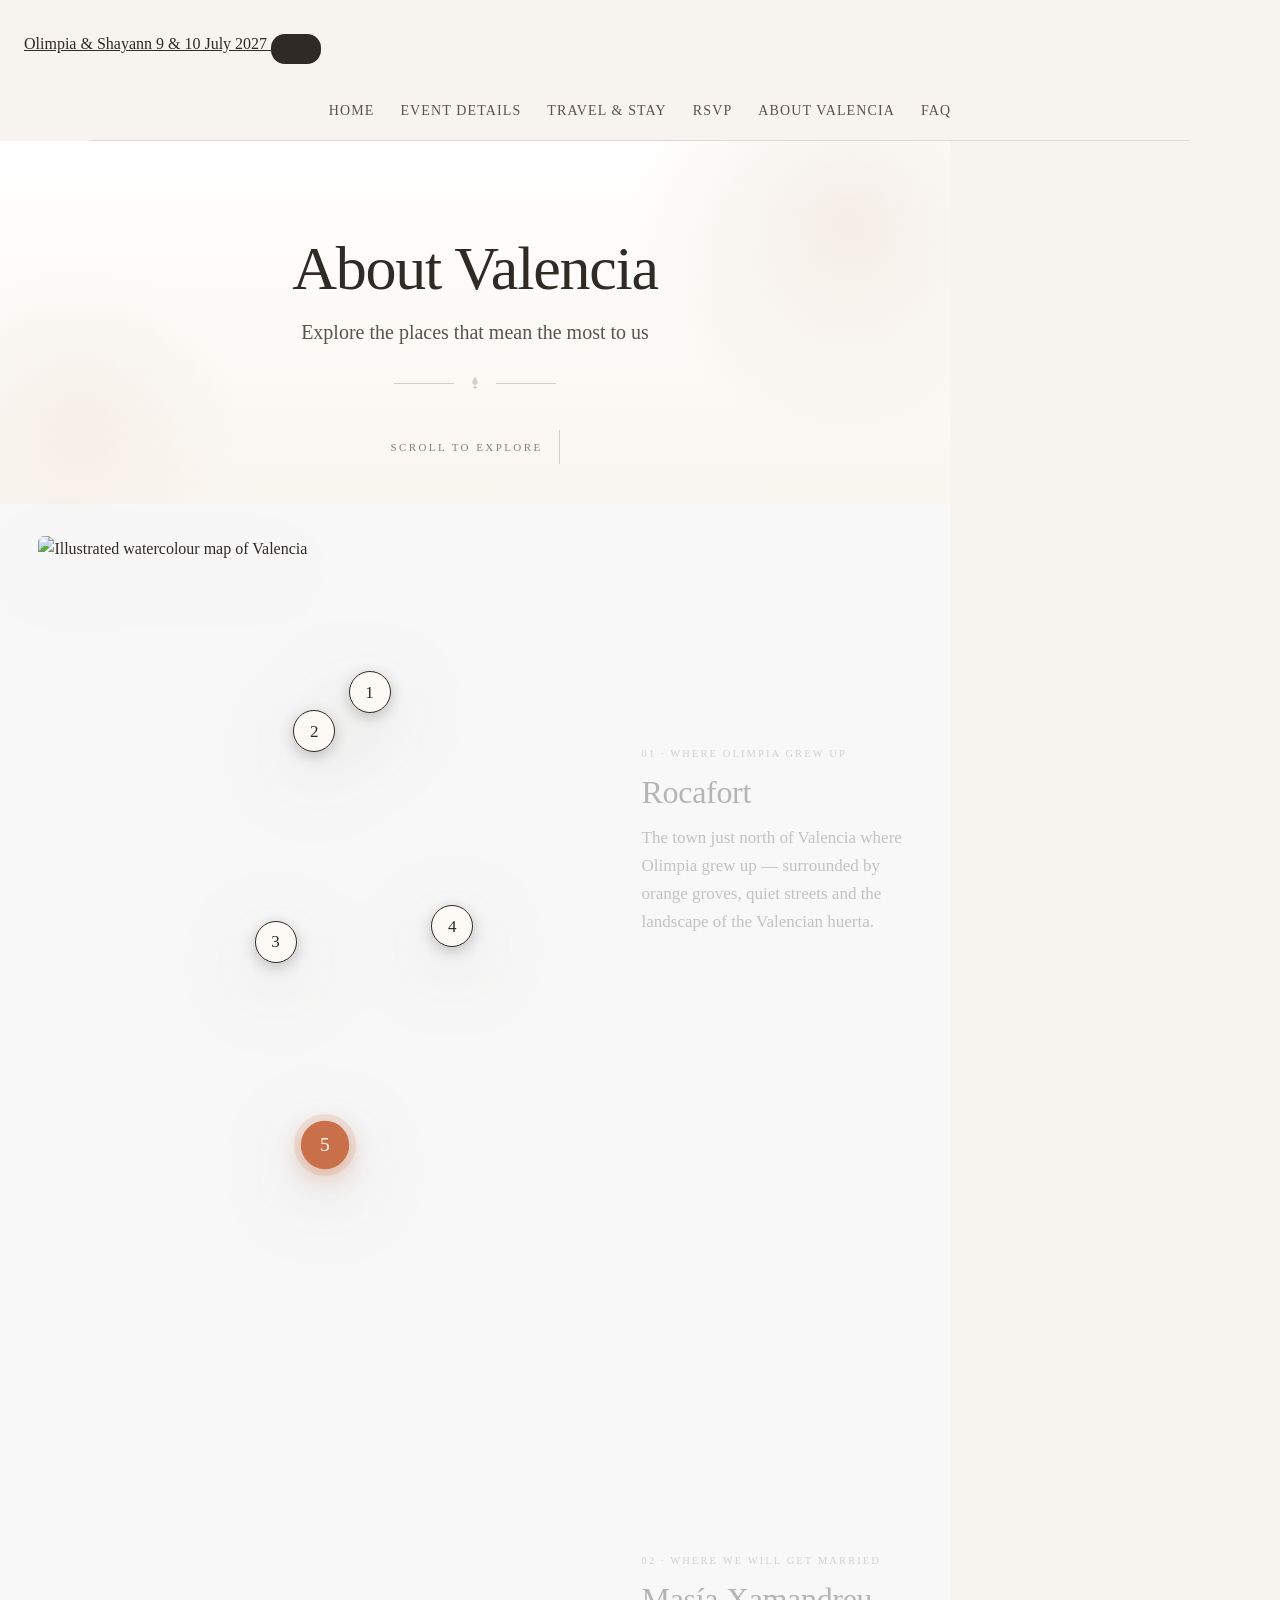
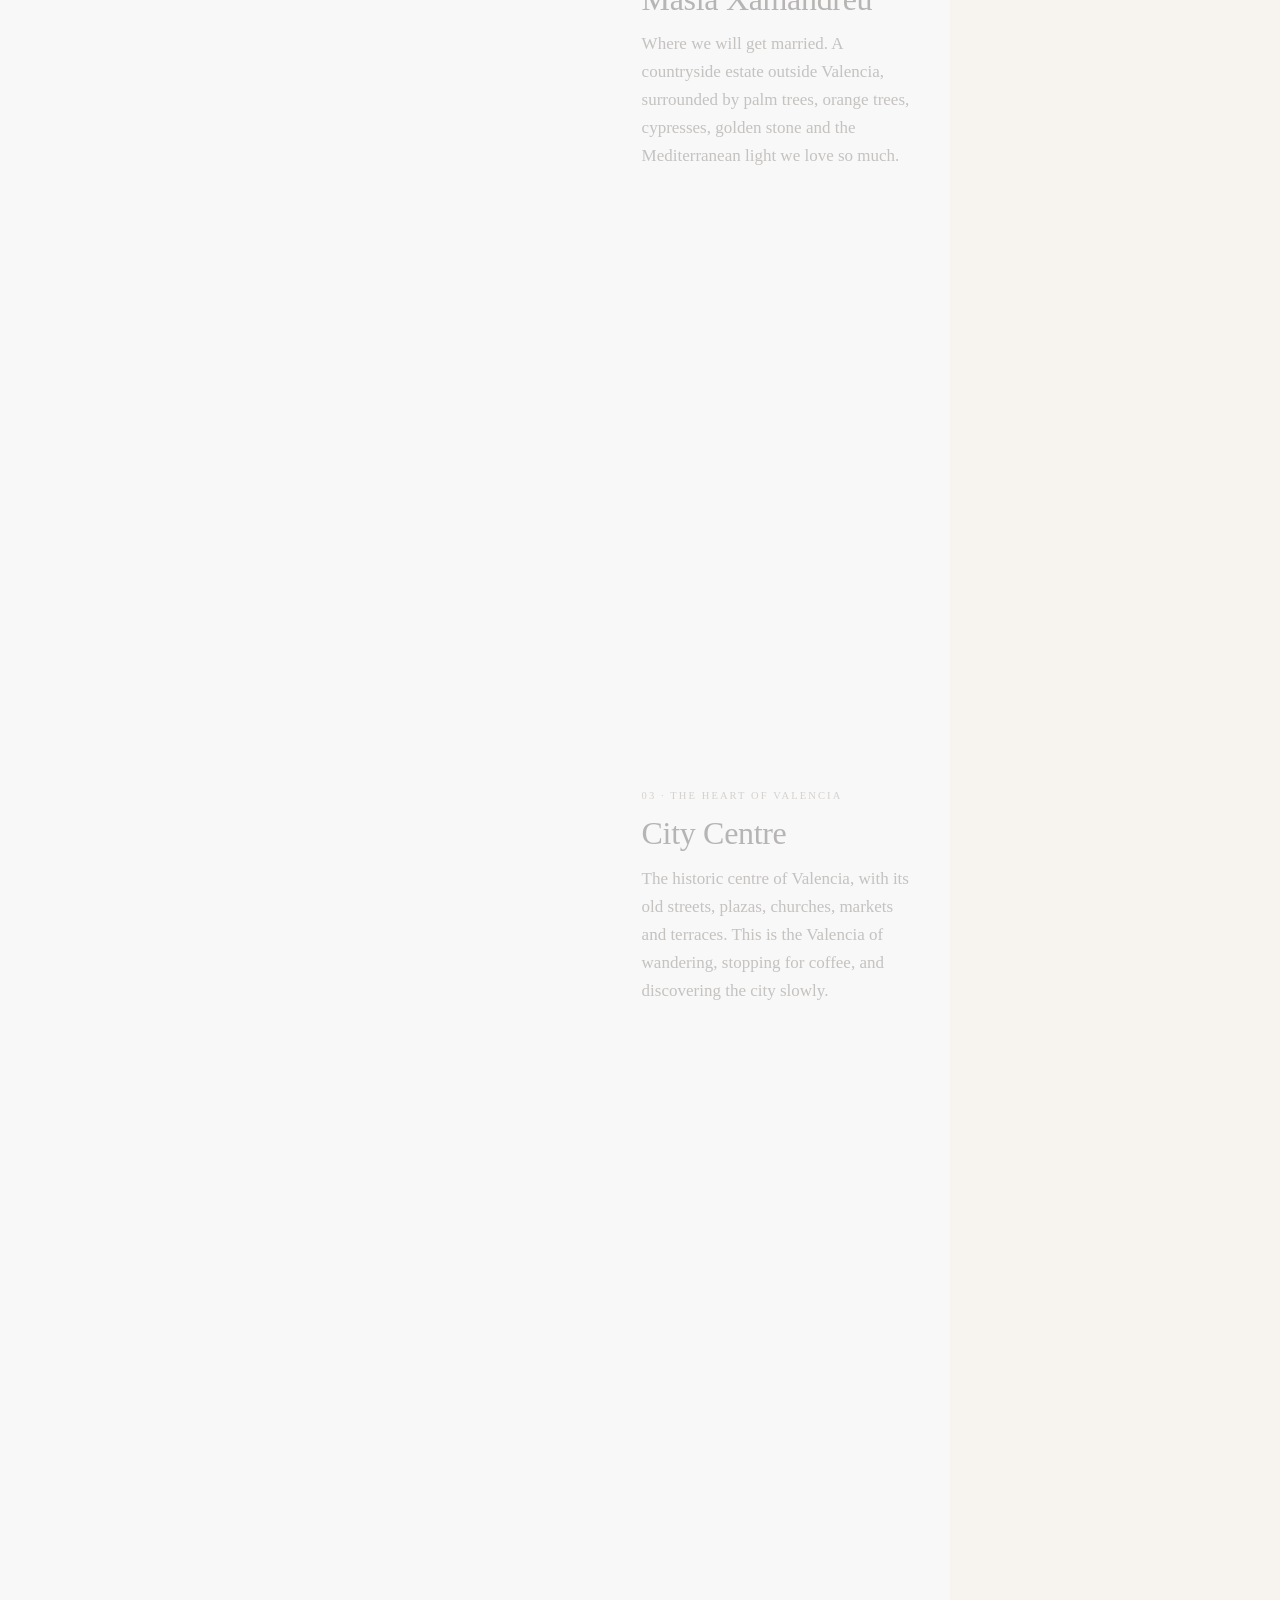
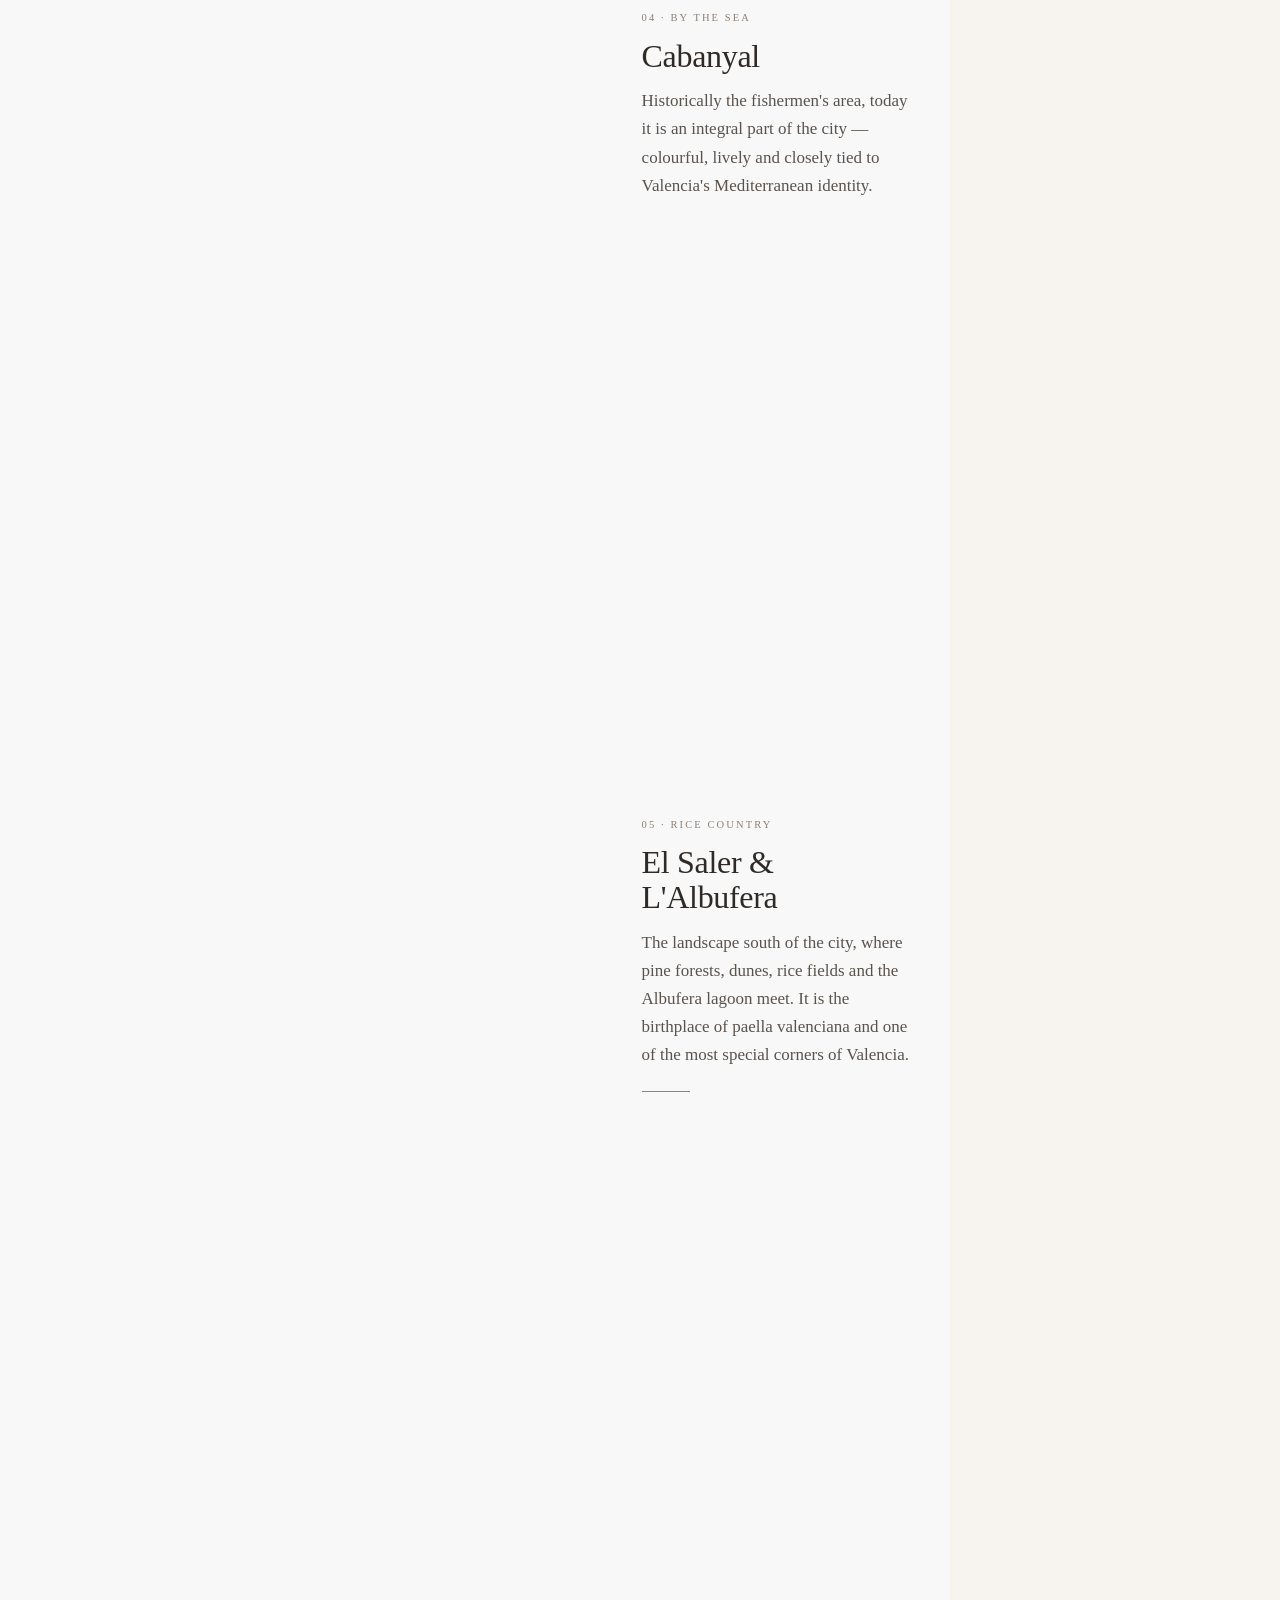
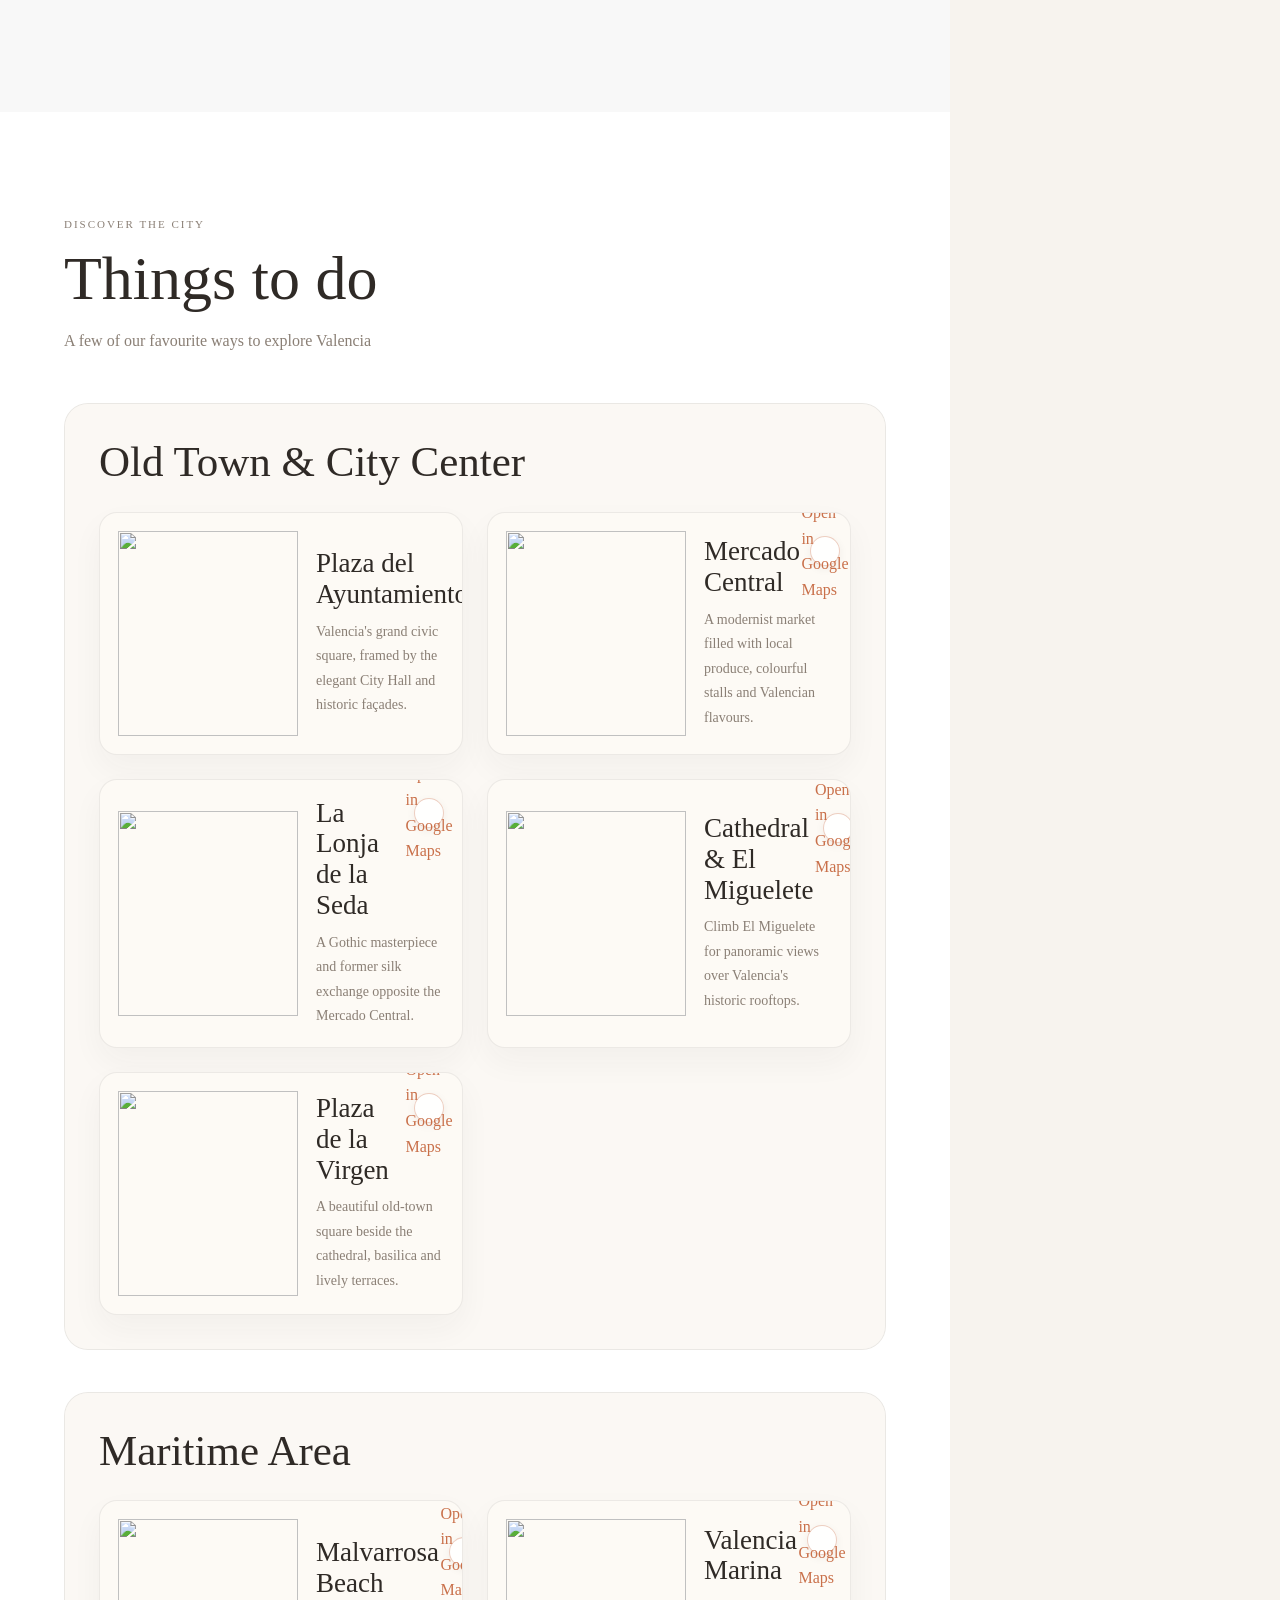
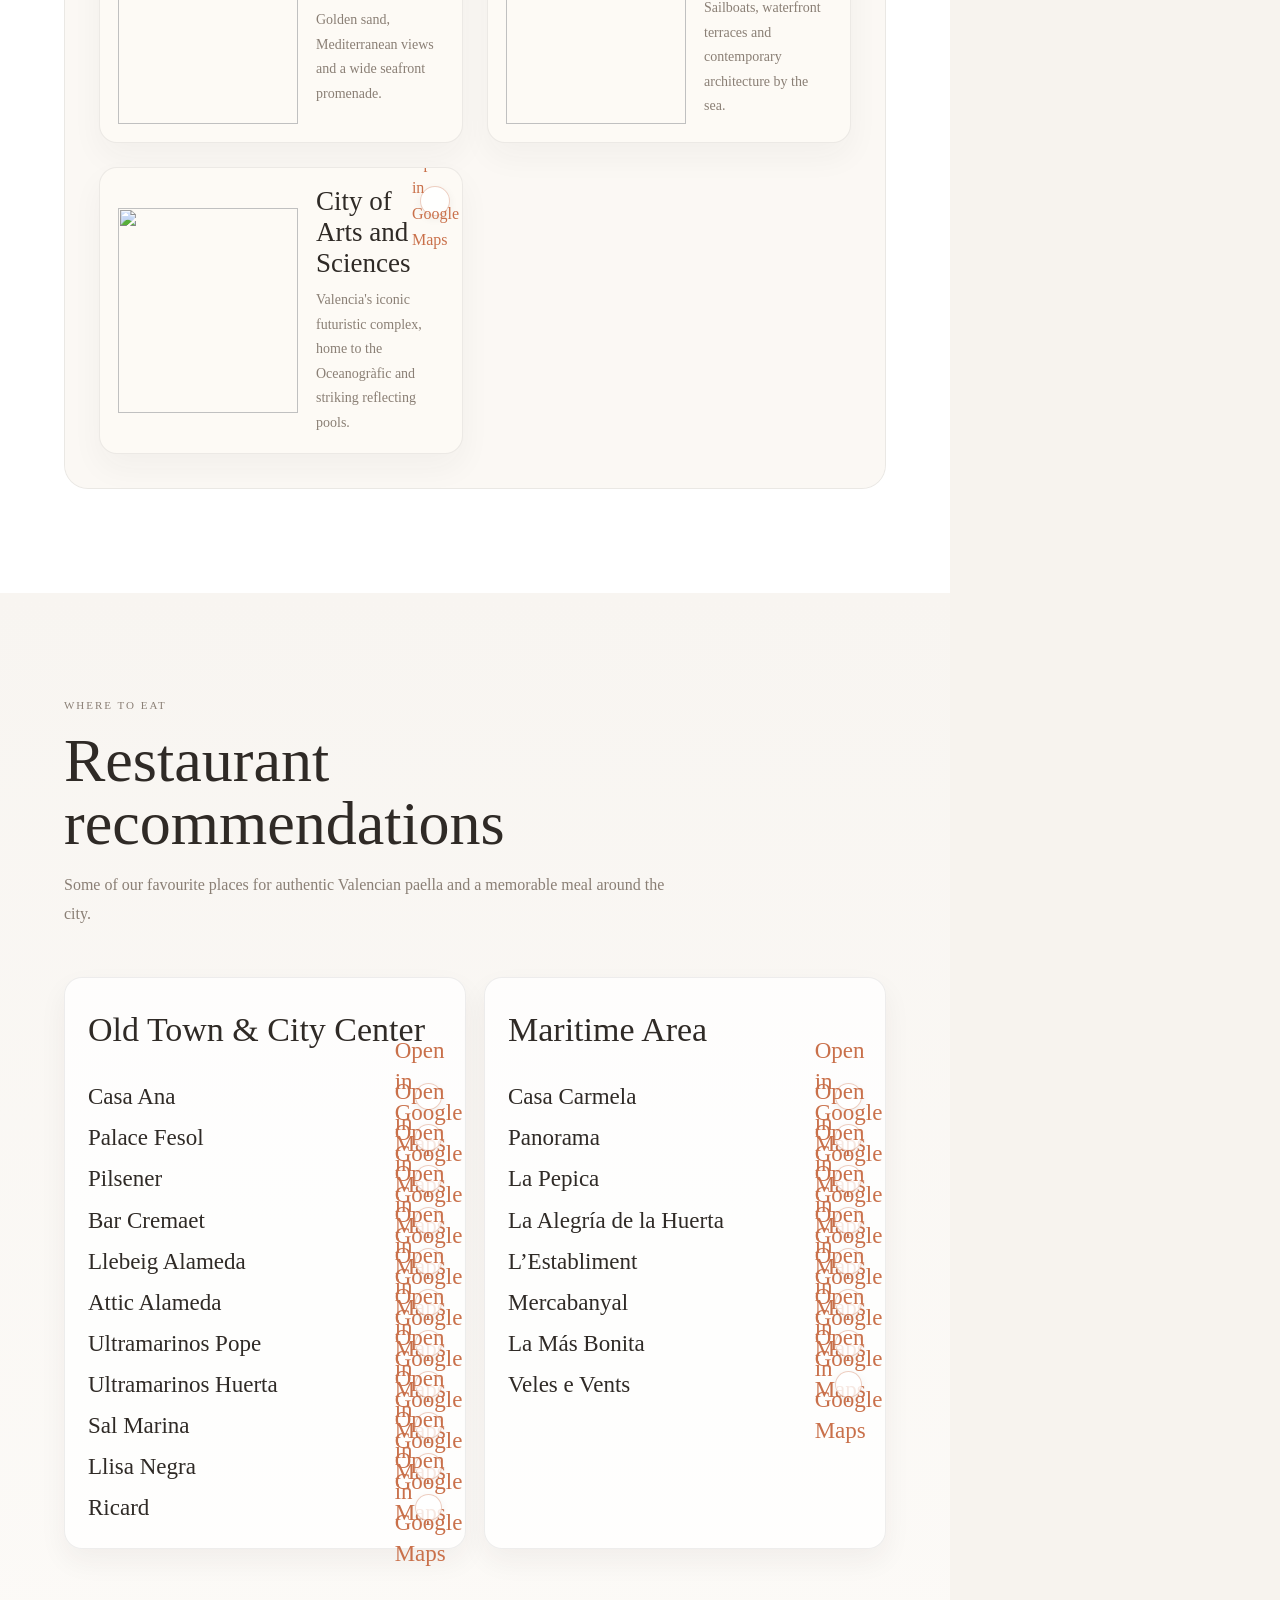
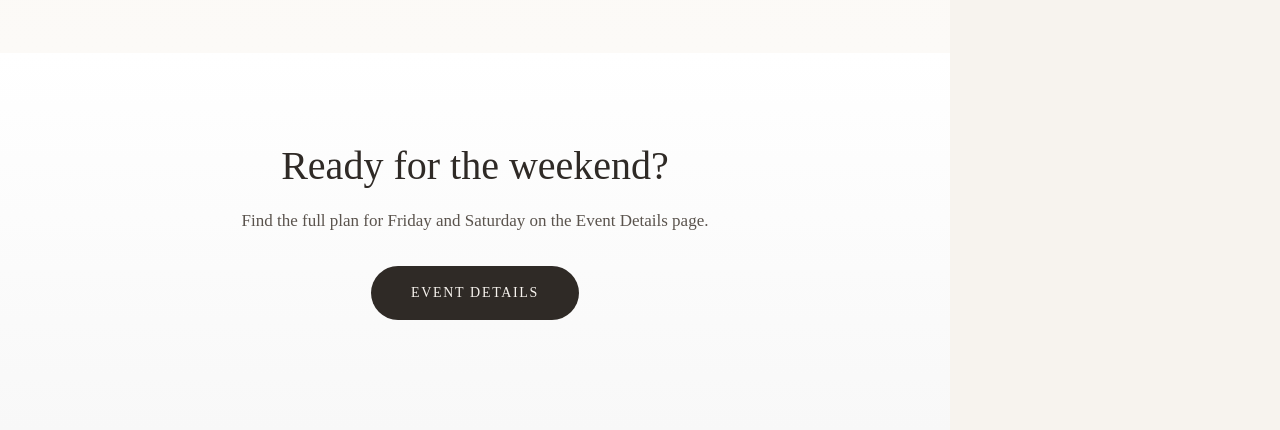
==== public/about-valencia.html @ aa6554ab "Refine wedding details, menus and Valencia guide" ====
<!DOCTYPE html>
<html lang="en">
<head>
  <meta charset="UTF-8" />
  <meta name="viewport" content="width=device-width, initial-scale=1.0" />
  <title>About Valencia — Olimpia & Shayann</title>
  <link rel="stylesheet" href="/styles/main.css" />
  <script src="/scripts/navigation.js" defer></script>
  <script src="/scripts/language.js" defer></script>

  <style>
    :root {
      --dark: #2f2a26;
      --mid: #5a534d;
      --muted: #8a7f75;
      --soft-bg: #f8f8f8;
      --warm-tan: #eee4d9;
      --cream: #fdfaf5;
      --accent: #c9704a;
      --border: rgba(47, 42, 38, 0.12);
      --border-soft: rgba(47, 42, 38, 0.08);
      --border-strong: rgba(47, 42, 38, 0.2);
    }

    /* Override main.css defaults for this page */
    main section h2 {
      text-align: left;
    }

    main section {
      margin: 0;
      padding: 0;
    }

    /* ───────── HERO / INTRO ───────── */
    .av-hero {
      position: relative;
      padding: 96px 24px 40px;
      text-align: center;
      background: linear-gradient(180deg, #ffffff 0%, #faf6f0 100%);
      overflow: hidden;
    }

    .av-hero::before {
      content: "";
      position: absolute;
      top: -140px;
      right: -120px;
      width: 440px;
      height: 440px;
      border-radius: 50%;
      background: radial-gradient(circle, rgba(238, 228, 217, 0.6) 0%, transparent 70%);
      pointer-events: none;
    }

    .av-hero::after {
      content: "";
      position: absolute;
      bottom: -80px;
      left: -80px;
      width: 320px;
      height: 320px;
      border-radius: 50%;
      background: radial-gradient(circle, rgba(238, 228, 217, 0.45) 0%, transparent 70%);
      pointer-events: none;
    }

    .av-eyebrow {
      position: relative;
      z-index: 1;
      margin: 0 0 14px;
      font-size: 12px;
      letter-spacing: 0.2em;
      text-transform: uppercase;
      color: var(--muted);
    }

    .av-hero h1 {
      position: relative;
      z-index: 1;
      margin: 0 0 18px;
      font-size: clamp(38px, 5.4vw, 62px);
      font-weight: 400;
      line-height: 1;
      letter-spacing: -0.02em;
      color: var(--dark);
      text-align: center;
    }

    .av-hero-subtitle {
      position: relative;
      z-index: 1;
      margin: 0 auto 28px;
      max-width: 660px;
      font-size: clamp(17px, 2vw, 20px);
      font-weight: 400;
      color: var(--mid);
      line-height: 1.55;
      text-align: center;
    }

    .av-ornament {
      position: relative;
      z-index: 1;
      display: flex;
      align-items: center;
      justify-content: center;
      gap: 14px;
      color: var(--border-strong);
    }

    .av-ornament-line {
      width: 60px;
      height: 1px;
      background: currentColor;
    }

    .av-ornament svg {
      width: 14px;
      height: 14px;
      fill: currentColor;
    }

    .av-scroll-cue {
      position: relative;
      z-index: 1;
      margin: 40px auto 0;
      font-size: 11px;
      letter-spacing: 0.22em;
      text-transform: uppercase;
      color: var(--muted);
      display: inline-flex;
      align-items: center;
      gap: 10px;
    }

    .av-scroll-cue::after {
      content: "";
      width: 1px;
      height: 34px;
      background: var(--border-strong);
      display: inline-block;
      margin-left: 6px;
      animation: cueDrop 2.2s ease-in-out infinite;
      transform-origin: top;
    }

    @keyframes cueDrop {
      0%, 100% {
        transform: scaleY(0.3);
        opacity: 0.3;
      }

      50% {
        transform: scaleY(1);
        opacity: 1;
      }
    }

    /* ───────── SCROLLYTELLING MAP ───────── */
    .av-scrolly {
      background: var(--soft-bg);
      padding: 32px 0 80px;
    }

    .av-scrolly-inner {
      max-width: 1680px;
      margin: 0 auto;
      padding: 0 clamp(20px, 3vw, 56px);
      display: grid;
      grid-template-columns: minmax(0, 1.52fr) minmax(270px, 0.65fr);
      gap: clamp(28px, 4vw, 58px);
      align-items: start;
    }

    .av-map-col {
      position: sticky;
      top: 96px;
      align-self: start;
      height: calc(100vh - 120px);
      display: flex;
      align-items: flex-start;
      justify-content: center;
    }

    .av-map-wrap {
      position: relative;
      width: min(84vw, 1080px);
      height: 100%;
      aspect-ratio: 3 / 4;
      filter: drop-shadow(0 20px 40px rgba(47, 42, 38, 0.18));
    }

    .av-map-img {
      width: 100%;
      height: 100%;
      object-fit: contain;
      display: block;
      border-radius: 6px;
    }

    /* Callouts */
    .av-callout {
      position: absolute;
      transform: translate(-50%, -50%) scale(0.5);
      opacity: 0;
      transition: opacity 0.55s ease, transform 0.55s cubic-bezier(0.25, 1.4, 0.5, 1);
      pointer-events: none;
    }

    .av-callout.visible {
      opacity: 1;
      transform: translate(-50%, -50%) scale(1);
    }

    .av-callout-pin {
      width: 42px;
      height: 42px;
      border-radius: 50%;
      background: var(--cream);
      border: 1.5px solid var(--dark);
      color: var(--dark);
      display: flex;
      align-items: center;
      justify-content: center;
      font-weight: 500;
      font-size: 17px;
      letter-spacing: 0.02em;
      box-shadow: 0 4px 14px rgba(47, 42, 38, 0.25);
      transition:
        background 0.35s ease,
        color 0.35s ease,
        transform 0.35s ease,
        box-shadow 0.35s ease,
        border-color 0.35s ease;
    }

    .av-callout.active .av-callout-pin {
      background: var(--accent);
      border-color: var(--accent);
      color: var(--cream);
      transform: scale(1.15);
      box-shadow:
        0 6px 20px rgba(201, 112, 74, 0.4),
        0 0 0 6px rgba(201, 112, 74, 0.14);
    }

    /* Steps column */
    .av-steps-col {
      display: flex;
      flex-direction: column;
      gap: 66vh;
      padding: 22vh 0 60vh;
    }

    .av-step {
      opacity: 0.32;
      transform: translateY(12px);
      transition: opacity 0.5s ease, transform 0.5s ease;
    }

    .av-step.active {
      opacity: 1;
      transform: none;
    }

    .av-step-label {
      display: block;
      font-size: 10.5px;
      letter-spacing: 0.2em;
      text-transform: uppercase;
      color: var(--muted);
      margin: 0 0 12px;
    }

    .av-step-title {
      margin: 0 0 14px;
      font-size: clamp(24px, 2.5vw, 34px);
      font-weight: 400;
      line-height: 1.08;
      letter-spacing: -0.01em;
      color: var(--dark);
    }

    .av-step-desc {
      margin: 0;
      font-size: 17px;
      line-height: 1.65;
      color: var(--mid);
    }

    .av-step-rule {
      display: block;
      width: 48px;
      height: 1px;
      background: var(--accent);
      margin: 22px 0 0;
      transform: scaleX(0);
      transform-origin: left;
      transition: transform 0.6s ease 0.1s;
    }

    .av-step.active .av-step-rule {
      transform: scaleX(1);
    }

    /* ───────── VALENCIA GUIDE ───────── */
    .av-guide-section {
      padding: 104px clamp(24px, 5vw, 76px);
      background: #fff;
    }

    .av-guide-section--restaurants {
      background: linear-gradient(180deg, #f8f5f1 0%, #fcfaf7 100%);
    }

    .av-guide-inner {
      max-width: 1260px;
      margin: 0 auto;
    }

    .av-guide-heading {
      max-width: 720px;
      margin: 0 0 48px;
    }

    .av-guide-eyebrow {
      display: block;
      margin-bottom: 14px;
      font-size: 11px;
      letter-spacing: .18em;
      text-transform: uppercase;
      color: var(--muted);
    }

    .av-guide-title {
      margin: 0;
      font-family: "Cormorant Garamond", serif;
      font-size: clamp(38px, 5.2vw, 62px);
      font-weight: 500;
      line-height: 1.02;
      color: var(--dark);
    }

    .av-guide-intro {
      max-width: 630px;
      margin: 16px 0 0;
      color: var(--muted);
      font-size: 16px;
      line-height: 1.8;
    }

    .av-things-grid {
      display: grid;
      grid-template-columns: repeat(2, minmax(0, 1fr));
      gap: 24px;
    }

    .av-area-group {
      position: relative;
      margin-top: 34px;
      padding: 34px;
      border: 1px solid var(--border-soft);
      border-radius: 24px;
      background: #fbf8f4;
      overflow: hidden;
      isolation: isolate;
    }

    .av-area-group + .av-area-group {
      margin-top: 42px;
    }

    .av-area-group::before {
      content: '';
      position: absolute;
      inset: 0;
      z-index: -1;
      background-image: linear-gradient(rgba(251, 248, 244, .88), rgba(251, 248, 244, .88)), url('/images/pedida-map-clean-3x4.png');
      background-repeat: no-repeat;
      background-size: cover, 640px auto;
      opacity: .72;
      pointer-events: none;
    }

    .av-area-group--old-town::before {
      background-position: center, 46% 42%;
    }

    .av-area-group--maritime::before {
      background-position: center, 56% 62%;
    }

    .av-area-heading {
      margin: 0 0 26px;
      font-family: "Cormorant Garamond", serif;
      font-size: clamp(30px, 3.6vw, 43px);
      font-weight: 500;
      line-height: 1.1;
      color: var(--dark);
    }

    .av-place-card {
      display: grid;
      grid-template-columns: minmax(180px, 50%) minmax(0, 1fr);
      align-items: center;
      gap: 18px;
      min-height: 230px;
      padding: 18px;
      border: 1px solid var(--border-soft);
      border-radius: 18px;
      background: var(--cream);
      box-shadow: 0 14px 32px rgba(47, 42, 38, .045);
      overflow: hidden;
    }

    .av-place-illustration {
      width: 100%;
      height: 205px;
      display: block;
      object-fit: contain;
    }

    .av-place-copy {
      min-width: 0;
    }

    .av-place-title-row {
      display: flex;
      align-items: flex-start;
      gap: 10px;
    }

    .av-place-name {
      flex: 1 1 auto;
      margin: 0 0 10px;
      font-family: "Cormorant Garamond", serif;
      font-size: 27px;
      line-height: 1.14;
      font-weight: 500;
      color: var(--dark);
    }

    .av-map-link {
      width: 30px;
      height: 30px;
      display: inline-flex;
      align-items: center;
      justify-content: center;
      flex: 0 0 auto;
      border: 1px solid rgba(201, 112, 74, .34);
      border-radius: 50%;
      background: rgba(255, 255, 255, .84);
      color: var(--accent);
      text-decoration: none;
      box-shadow: 0 3px 10px rgba(47, 42, 38, .06);
      transition: transform .2s ease, box-shadow .2s ease, background-color .2s ease;
    }

    .av-map-link:hover,
    .av-map-link:focus-visible {
      background: #fff;
      box-shadow: 0 5px 14px rgba(47, 42, 38, .12);
      transform: translateY(-1px);
    }

    .av-map-link:focus-visible {
      outline: 2px solid var(--dark);
      outline-offset: 2px;
    }

    .av-map-link svg {
      width: 14px;
      height: 14px;
      fill: none;
      stroke: currentColor;
      stroke-width: 1.7;
      stroke-linecap: round;
      stroke-linejoin: round;
    }

    .av-icon-defs {
      position: absolute;
      width: 0;
      height: 0;
      overflow: hidden;
    }

    .av-place-description {
      margin: 0;
      color: var(--muted);
      font-size: 14px;
      line-height: 1.75;
    }

    .av-restaurant-category + .av-restaurant-category {
      margin-top: 62px;
    }

    .av-restaurant-heading {
      margin: 0 0 24px;
      font-family: "Cormorant Garamond", serif;
      font-size: 34px;
      font-weight: 500;
      color: var(--dark);
    }

    .av-restaurant-grid {
      display: grid;
      grid-template-columns: repeat(2, minmax(0, 1fr));
      gap: 18px;
    }

    .av-restaurant-grid--other {
      grid-template-columns: repeat(2, minmax(0, 1fr));
    }

    .av-restaurant-card {
      padding: 25px 23px;
      border: 1px solid var(--border-soft);
      border-radius: 18px;
      background: rgba(255, 255, 255, .76);
      box-shadow: 0 12px 28px rgba(47, 42, 38, .055);
    }

    .av-restaurant-area {
      margin: 0;
      font-size: 12px;
      letter-spacing: .12em;
      text-transform: uppercase;
      color: var(--muted);
    }

    .av-restaurant-list {
      margin: 20px 0 0;
      padding: 0;
      list-style: none;
    }

    .av-restaurant-list li {
      display: flex;
      align-items: center;
      justify-content: space-between;
      gap: 10px;
      font-family: "Cormorant Garamond", serif;
      font-size: 23px;
      line-height: 1.35;
      color: var(--dark);
    }

    .av-restaurant-list li + li {
      margin-top: 10px;
    }

    .av-restaurant-list .av-map-link {
      width: 27px;
      height: 27px;
    }

    /* ───────── FINAL CTA ───────── */
    .av-cta {
      padding: 90px 24px 110px;
      text-align: center;
      background: linear-gradient(180deg, #ffffff 0%, #f8f8f8 100%);
    }

    .av-cta h2 {
      font-size: clamp(28px, 3.4vw, 40px);
      font-weight: 400;
      line-height: 1.15;
      color: var(--dark);
      margin: 0 0 18px;
      text-align: center;
    }

    .av-cta p {
      font-size: 17px;
      color: var(--mid);
      max-width: 560px;
      margin: 0 auto 32px;
      line-height: 1.6;
    }

    .av-cta-button {
      display: inline-block;
      padding: 16px 40px;
      background: var(--dark);
      color: #f7f3ee;
      font-size: 14px;
      letter-spacing: 0.12em;
      text-transform: uppercase;
      border-radius: 999px;
      text-decoration: none;
      transition: background 0.2s;
    }

    .av-cta-button:hover {
      background: #1f1a17;
    }

    /* ───────── RESPONSIVE ───────── */
    @media (max-width: 900px) {
      .av-hero {
        padding: 64px 20px 34px;
      }

      .av-hero h1 {
        font-size: clamp(38px, 12vw, 54px);
      }

      .av-hero-subtitle {
        font-size: 16px;
        line-height: 1.55;
      }

      .av-scroll-cue {
        margin-top: 30px;
      }

      .av-scrolly {
        padding: 0 0 70px;
        background: var(--soft-bg);
      }

      .av-scrolly-inner {
        display: block;
        max-width: none;
        padding: 0;
      }

      .av-map-col {
        position: sticky;
        top: 64px;
        z-index: 2;
        height: calc(82svh - 64px);
        min-height: 540px;
        max-height: 760px;
        padding: 10px 8px 0;
        background: var(--soft-bg);
        display: flex;
        align-items: flex-start;
        justify-content: center;
        overflow: hidden;
      }

      .av-map-wrap {
        width: min(145vw, 860px);
        height: 100%;
        aspect-ratio: auto;
        filter: drop-shadow(0 14px 24px rgba(47, 42, 38, 0.14));
      }

      .av-map-img {
        width: 100%;
        height: 100%;
        object-fit: contain;
        object-position: top center;
        border-radius: 4px;
      }

      .av-callout-pin {
        width: 30px;
        height: 30px;
        font-size: 13px;
        border-width: 1.2px;
        box-shadow: 0 3px 10px rgba(47, 42, 38, 0.2);
      }

      .av-callout.active .av-callout-pin {
        transform: scale(1.1);
        box-shadow:
          0 5px 16px rgba(201, 112, 74, 0.35),
          0 0 0 5px rgba(201, 112, 74, 0.12);
      }

      .av-steps-col {
        position: relative;
        z-index: 3;
        display: flex;
        flex-direction: column;
        gap: 42vh;
        padding: 14vh 20px 60vh;
      }

      .av-step {
        max-width: 420px;
        margin: 0 auto;
        padding: 24px 22px 26px;
        background: rgba(253, 250, 245, 0.94);
        border: 1px solid var(--border-soft);
        box-shadow: 0 14px 34px rgba(47, 42, 38, 0.12);
        opacity: 0.5;
        transform: translateY(10px);
        backdrop-filter: blur(6px);
      }

      .av-step.active {
        opacity: 1;
        transform: none;
      }

      .av-step-label {
        font-size: 10px;
        margin-bottom: 10px;
      }

      .av-step-title {
        font-size: 28px;
        line-height: 1.05;
      }

      .av-step-desc {
        font-size: 15.5px;
        line-height: 1.6;
      }

      .av-step-rule {
        margin-top: 18px;
      }

      .av-guide-section {
        padding: 76px 22px;
      }

      .av-guide-heading {
        margin-bottom: 34px;
      }

      .av-things-grid,
      .av-restaurant-grid {
        grid-template-columns: 1fr;
      }

      .av-place-card,
      .av-restaurant-card {
        padding: 23px 20px;
      }

      .av-area-group {
        padding: 24px;
      }

      .av-place-card {
        grid-template-columns: minmax(170px, 46%) minmax(0, 1fr);
        min-height: 205px;
        padding: 15px;
      }

      .av-place-illustration {
        height: 180px;
      }

      .av-cta {
        padding: 70px 22px 90px;
      }
    }

    @media (max-width: 560px) {
      .av-things-grid,
      .av-restaurant-grid,
      .av-restaurant-grid--other {
        grid-template-columns: 1fr;
      }

      .av-place-card {
        grid-template-columns: minmax(125px, 43%) minmax(0, 1fr);
        gap: 12px;
        min-height: 170px;
        padding: 12px;
      }

      .av-place-illustration {
        height: 155px;
      }

      .av-area-group {
        padding: 18px;
        border-radius: 19px;
      }

      .av-place-name {
        font-size: 23px;
      }

      .av-place-description {
        font-size: 13px;
        line-height: 1.6;
      }
    }
  </style>
</head>

<body>
  <header class="site-header">
    <div class="mobile-nav-bar">
      <a class="mobile-nav-home" href="index.html" aria-label="Olimpia and Shayann — 9 and 10 July 2027 — Home">
        <span class="site-header-names">Olimpia &amp; Shayann</span>
        <span class="site-header-date">9 &amp; 10 July 2027</span>
      </a>
      <button
        class="nav-toggle"
        type="button"
        aria-expanded="false"
        aria-controls="main-navigation"
        aria-label="Open navigation menu"
      >
        <span class="nav-toggle-icon" aria-hidden="true">
          <span></span>
          <span></span>
          <span></span>
        </span>
      </button>
    </div>

    <nav id="main-navigation" class="main-nav" aria-label="Primary navigation">
      <a href="index.html">Home</a>
      <a href="event-details.html">Event Details</a>
      <a href="travel-stay.html">Travel & Stay</a>
      <a href="rsvp.html">RSVP</a>
      <a href="about-valencia.html" aria-current="page">About Valencia</a>
      <a href="faq.html">FAQ</a>
    </nav>
  </header>

  <main>
    <svg class="av-icon-defs" aria-hidden="true">
      <symbol id="map-pin-icon" viewBox="0 0 24 24">
        <path d="M20 10c0 5-8 11-8 11S4 15 4 10a8 8 0 1 1 16 0Z"></path>
        <circle cx="12" cy="10" r="2.5"></circle>
      </symbol>
    </svg>
    <!-- HERO / INTRO -->
    <section class="av-hero">
      <h1>About Valencia</h1>
      <p class="av-hero-subtitle">
        Explore the places that mean the most to us
      </p>

      <div class="av-ornament">
        <span class="av-ornament-line"></span>
        <svg viewBox="0 0 16 16">
          <path d="M8 1C8 1 5 4.5 5 7C5 8.66 6.34 10 8 10C9.66 10 11 8.66 11 7C11 4.5 8 1 8 1Z"/>
          <line x1="8" y1="10" x2="8" y2="15" stroke="currentColor" stroke-width="1.2"/>
          <line x1="5.5" y1="13" x2="10.5" y2="13" stroke="currentColor" stroke-width="1.2"/>
        </svg>
        <span class="av-ornament-line"></span>
      </div>

      <span class="av-scroll-cue">Scroll to explore</span>
    </section>

    <!-- SCROLLYTELLING MAP -->
    <section class="av-scrolly">
      <div class="av-scrolly-inner">

        <!-- LEFT: sticky map with numbered callouts -->
        <div class="av-map-col">
          <div class="av-map-wrap">
            <img
              class="av-map-img"
              src="/images/pedida-map-clean-3x4.png"
              alt="Illustrated watercolour map of Valencia"
            />

            <!--
              CALLOUTS:
              Each data-step corresponds to the text step on the right.
              You can tweak top/left percentages if any pin does not align perfectly with the map.
            -->
            <div class="av-callout" data-step="1" style="top: 20%; left: 60%;">
              <span class="av-callout-pin">1</span>
            </div>

            <div class="av-callout" data-step="2" style="top: 25%; left: 50%;">
              <span class="av-callout-pin">2</span>
            </div>

            <div class="av-callout" data-step="3" style="top: 52%; left: 43%;">
              <span class="av-callout-pin">3</span>
            </div>

            <div class="av-callout" data-step="4" style="top: 50%; left: 75%;">
              <span class="av-callout-pin">4</span>
            </div>

            <div class="av-callout" data-step="5" style="top: 78%; left: 52%;">
              <span class="av-callout-pin">5</span>
            </div>
          </div>
        </div>

        <!-- RIGHT: scrolling steps, one per place -->
        <div class="av-steps-col">

          <article class="av-step" data-step="1">
            <span class="av-step-label">01 &middot; Where Olimpia grew up</span>
            <h2 class="av-step-title">Rocafort</h2>
            <p class="av-step-desc">
              The town just north of Valencia where Olimpia grew up — surrounded by orange groves,
              quiet streets and the landscape of the Valencian huerta.
            </p>
            <span class="av-step-rule"></span>
          </article>

          <article class="av-step" data-step="2">
            <span class="av-step-label">02 &middot; Where we will get married</span>
            <h2 class="av-step-title">Masía Xamandreu</h2>
            <p class="av-step-desc">
              Where we will get married. A countryside estate outside Valencia, surrounded by palm
              trees, orange trees, cypresses, golden stone and the Mediterranean light we love so much.
            </p>
            <span class="av-step-rule"></span>
          </article>

          <article class="av-step" data-step="3">
            <span class="av-step-label">03 &middot; The heart of Valencia</span>
            <h2 class="av-step-title">City Centre</h2>
            <p class="av-step-desc">
              The historic centre of Valencia, with its old streets, plazas, churches, markets and
              terraces. This is the Valencia of wandering, stopping for coffee, and discovering the city slowly.
            </p>
            <span class="av-step-rule"></span>
          </article>

          <article class="av-step" data-step="4">
            <span class="av-step-label">04 &middot; By the sea</span>
            <h2 class="av-step-title">Cabanyal</h2>
            <p class="av-step-desc">
              Historically the fishermen's area, today it is an integral part of the city — colourful,
              lively and closely tied to Valencia's Mediterranean identity.
            </p>
            <span class="av-step-rule"></span>
          </article>

          <article class="av-step" data-step="5">
            <span class="av-step-label">05 &middot; Rice country</span>
            <h2 class="av-step-title">El Saler &amp; L'Albufera</h2>
            <p class="av-step-desc">
              The landscape south of the city, where pine forests, dunes, rice fields and the Albufera
              lagoon meet. It is the birthplace of paella valenciana and one of the most special corners of Valencia.
            </p>
            <span class="av-step-rule"></span>
          </article>

        </div>
      </div>
    </section>

    <!-- THINGS TO DO -->
    <section class="av-guide-section" aria-labelledby="things-to-do-title">
      <div class="av-guide-inner">
        <div class="av-guide-heading">
          <span class="av-guide-eyebrow">Discover the city</span>
          <h2 id="things-to-do-title" class="av-guide-title">Things to do</h2>
          <p class="av-guide-intro">A few of our favourite ways to explore Valencia</p>
        </div>

        <section class="av-area-group av-area-group--old-town" aria-labelledby="old-town-guide-title">
          <h3 id="old-town-guide-title" class="av-area-heading">Old Town &amp; City Center</h3>
          <div class="av-things-grid">
            <article class="av-place-card">
              <img class="av-place-illustration" src="/images/valencia-guide/plaza-ayuntamiento.webp" alt="" loading="lazy" decoding="async" />
              <div class="av-place-copy">
                <div class="av-place-title-row"><h4 class="av-place-name">Plaza del Ayuntamiento</h4><a class="av-map-link" href="https://www.google.com/maps/search/?api=1&amp;query=Plaza+del+Ayuntamiento+Valencia" target="_blank" rel="noopener noreferrer"><svg viewBox="0 0 24 24" aria-hidden="true"><use href="#map-pin-icon"></use></svg><span class="visually-hidden">Open in Google Maps</span></a></div>
                <p class="av-place-description">Valencia's grand civic square, framed by the elegant City Hall and historic façades.</p>
              </div>
            </article>
            <article class="av-place-card">
              <img class="av-place-illustration" src="/images/valencia-guide/mercado-central.webp" alt="" loading="lazy" decoding="async" />
              <div class="av-place-copy">
                <div class="av-place-title-row"><h4 class="av-place-name">Mercado Central</h4><a class="av-map-link" href="https://www.google.com/maps/search/?api=1&amp;query=Mercado+Central+de+Valencia" target="_blank" rel="noopener noreferrer"><svg viewBox="0 0 24 24" aria-hidden="true"><use href="#map-pin-icon"></use></svg><span class="visually-hidden">Open in Google Maps</span></a></div>
                <p class="av-place-description">A modernist market filled with local produce, colourful stalls and Valencian flavours.</p>
              </div>
            </article>
            <article class="av-place-card">
              <img class="av-place-illustration" src="/images/valencia-guide/lonja-seda.webp" alt="" loading="lazy" decoding="async" />
              <div class="av-place-copy">
                <div class="av-place-title-row"><h4 class="av-place-name">La Lonja de la Seda</h4><a class="av-map-link" href="https://www.google.com/maps/search/?api=1&amp;query=Lonja+de+la+Seda+Valencia" target="_blank" rel="noopener noreferrer"><svg viewBox="0 0 24 24" aria-hidden="true"><use href="#map-pin-icon"></use></svg><span class="visually-hidden">Open in Google Maps</span></a></div>
                <p class="av-place-description">A Gothic masterpiece and former silk exchange opposite the Mercado Central.</p>
              </div>
            </article>
            <article class="av-place-card">
              <img class="av-place-illustration" src="/images/valencia-guide/catedral-miguelete.webp" alt="" loading="lazy" decoding="async" />
              <div class="av-place-copy">
                <div class="av-place-title-row"><h4 class="av-place-name">Cathedral &amp; El Miguelete</h4><a class="av-map-link" href="https://www.google.com/maps/search/?api=1&amp;query=Catedral+de+Valencia+El+Miguelete" target="_blank" rel="noopener noreferrer"><svg viewBox="0 0 24 24" aria-hidden="true"><use href="#map-pin-icon"></use></svg><span class="visually-hidden">Open in Google Maps</span></a></div>
                <p class="av-place-description">Climb El Miguelete for panoramic views over Valencia's historic rooftops.</p>
              </div>
            </article>
            <article class="av-place-card">
              <img class="av-place-illustration" src="/images/valencia-guide/plaza-virgen.webp" alt="" loading="lazy" decoding="async" />
              <div class="av-place-copy">
                <div class="av-place-title-row"><h4 class="av-place-name">Plaza de la Virgen</h4><a class="av-map-link" href="https://www.google.com/maps/search/?api=1&amp;query=Plaza+de+la+Virgen+Valencia" target="_blank" rel="noopener noreferrer"><svg viewBox="0 0 24 24" aria-hidden="true"><use href="#map-pin-icon"></use></svg><span class="visually-hidden">Open in Google Maps</span></a></div>
                <p class="av-place-description">A beautiful old-town square beside the cathedral, basilica and lively terraces.</p>
              </div>
            </article>
          </div>
        </section>

        <section class="av-area-group av-area-group--maritime" aria-labelledby="maritime-guide-title">
          <h3 id="maritime-guide-title" class="av-area-heading">Maritime Area</h3>
          <div class="av-things-grid">
            <article class="av-place-card">
              <img class="av-place-illustration" src="/images/valencia-guide/malvarrosa.webp" alt="" loading="lazy" decoding="async" />
              <div class="av-place-copy">
                <div class="av-place-title-row"><h4 class="av-place-name">Malvarrosa Beach</h4><a class="av-map-link" href="https://www.google.com/maps/search/?api=1&amp;query=Playa+de+la+Malvarrosa+Valencia" target="_blank" rel="noopener noreferrer"><svg viewBox="0 0 24 24" aria-hidden="true"><use href="#map-pin-icon"></use></svg><span class="visually-hidden">Open in Google Maps</span></a></div>
                <p class="av-place-description">Golden sand, Mediterranean views and a wide seafront promenade.</p>
              </div>
            </article>
            <article class="av-place-card">
              <img class="av-place-illustration" src="/images/valencia-guide/marina-valencia.webp" alt="" loading="lazy" decoding="async" />
              <div class="av-place-copy">
                <div class="av-place-title-row"><h4 class="av-place-name">Valencia Marina</h4><a class="av-map-link" href="https://www.google.com/maps/search/?api=1&amp;query=Marina+de+Valencia" target="_blank" rel="noopener noreferrer"><svg viewBox="0 0 24 24" aria-hidden="true"><use href="#map-pin-icon"></use></svg><span class="visually-hidden">Open in Google Maps</span></a></div>
                <p class="av-place-description">Sailboats, waterfront terraces and contemporary architecture by the sea.</p>
              </div>
            </article>
            <article class="av-place-card">
              <img class="av-place-illustration" src="/images/valencia-guide/ciudad-artes-ciencias.webp" alt="" loading="lazy" decoding="async" />
              <div class="av-place-copy">
                <div class="av-place-title-row"><h4 class="av-place-name">City of Arts and Sciences</h4><a class="av-map-link" href="https://www.google.com/maps/search/?api=1&amp;query=Ciudad+de+las+Artes+y+las+Ciencias+Valencia" target="_blank" rel="noopener noreferrer"><svg viewBox="0 0 24 24" aria-hidden="true"><use href="#map-pin-icon"></use></svg><span class="visually-hidden">Open in Google Maps</span></a></div>
                <p class="av-place-description">Valencia's iconic futuristic complex, home to the Oceanogràfic and striking reflecting pools.</p>
              </div>
            </article>
          </div>
        </section>
      </div>
    </section>

    <!-- RESTAURANT RECOMMENDATIONS -->
    <section class="av-guide-section av-guide-section--restaurants" aria-labelledby="restaurants-title">
      <div class="av-guide-inner">
        <div class="av-guide-heading">
          <span class="av-guide-eyebrow">Where to eat</span>
          <h2 id="restaurants-title" class="av-guide-title">Restaurant recommendations</h2>
          <p class="av-guide-intro">
            Some of our favourite places for authentic Valencian paella and a memorable meal
            around the city.
          </p>
        </div>

        <div class="av-restaurant-grid">
          <article class="av-restaurant-card">
            <h3 class="av-restaurant-heading">Old Town &amp; City Center</h3>
            <ul class="av-restaurant-list">
              <li><span>Casa Ana</span><a class="av-map-link" href="https://www.google.com/maps/search/?api=1&amp;query=Casa+Ana+Valencia+restaurant" target="_blank" rel="noopener noreferrer"><svg viewBox="0 0 24 24" aria-hidden="true"><use href="#map-pin-icon"></use></svg><span class="visually-hidden">Open in Google Maps</span></a></li>
              <li><span>Palace Fesol</span><a class="av-map-link" href="https://www.google.com/maps/search/?api=1&amp;query=Palace+Fesol+Valencia" target="_blank" rel="noopener noreferrer"><svg viewBox="0 0 24 24" aria-hidden="true"><use href="#map-pin-icon"></use></svg><span class="visually-hidden">Open in Google Maps</span></a></li>
              <li><span>Pilsener</span><a class="av-map-link" href="https://www.google.com/maps/search/?api=1&amp;query=Pilsener+Valencia+restaurant" target="_blank" rel="noopener noreferrer"><svg viewBox="0 0 24 24" aria-hidden="true"><use href="#map-pin-icon"></use></svg><span class="visually-hidden">Open in Google Maps</span></a></li>
              <li><span>Bar Cremaet</span><a class="av-map-link" href="https://www.google.com/maps/search/?api=1&amp;query=Bar+Cremaet+Valencia" target="_blank" rel="noopener noreferrer"><svg viewBox="0 0 24 24" aria-hidden="true"><use href="#map-pin-icon"></use></svg><span class="visually-hidden">Open in Google Maps</span></a></li>
              <li><span>Llebeig Alameda</span><a class="av-map-link" href="https://www.google.com/maps/search/?api=1&amp;query=Llebeig+Alameda+Valencia" target="_blank" rel="noopener noreferrer"><svg viewBox="0 0 24 24" aria-hidden="true"><use href="#map-pin-icon"></use></svg><span class="visually-hidden">Open in Google Maps</span></a></li>
              <li><span>Attic Alameda</span><a class="av-map-link" href="https://www.google.com/maps/search/?api=1&amp;query=Attic+Alameda+Valencia" target="_blank" rel="noopener noreferrer"><svg viewBox="0 0 24 24" aria-hidden="true"><use href="#map-pin-icon"></use></svg><span class="visually-hidden">Open in Google Maps</span></a></li>
              <li><span>Ultramarinos Pope</span><a class="av-map-link" href="https://www.google.com/maps/search/?api=1&amp;query=Ultramarinos+Pope+Valencia" target="_blank" rel="noopener noreferrer"><svg viewBox="0 0 24 24" aria-hidden="true"><use href="#map-pin-icon"></use></svg><span class="visually-hidden">Open in Google Maps</span></a></li>
              <li><span>Ultramarinos Huerta</span><a class="av-map-link" href="https://www.google.com/maps/search/?api=1&amp;query=Ultramarinos+Huerta+Valencia" target="_blank" rel="noopener noreferrer"><svg viewBox="0 0 24 24" aria-hidden="true"><use href="#map-pin-icon"></use></svg><span class="visually-hidden">Open in Google Maps</span></a></li>
              <li><span>Sal Marina</span><a class="av-map-link" href="https://www.google.com/maps/search/?api=1&amp;query=Sal+Marina+Valencia+restaurant" target="_blank" rel="noopener noreferrer"><svg viewBox="0 0 24 24" aria-hidden="true"><use href="#map-pin-icon"></use></svg><span class="visually-hidden">Open in Google Maps</span></a></li>
              <li><span>Llisa Negra</span><a class="av-map-link" href="https://www.google.com/maps/search/?api=1&amp;query=Llisa+Negra+Valencia" target="_blank" rel="noopener noreferrer"><svg viewBox="0 0 24 24" aria-hidden="true"><use href="#map-pin-icon"></use></svg><span class="visually-hidden">Open in Google Maps</span></a></li>
              <li><span>Ricard</span><a class="av-map-link" href="https://www.google.com/maps/search/?api=1&amp;query=Ricard+Camarena+Restaurant+Valencia" target="_blank" rel="noopener noreferrer"><svg viewBox="0 0 24 24" aria-hidden="true"><use href="#map-pin-icon"></use></svg><span class="visually-hidden">Open in Google Maps</span></a></li>
            </ul>
          </article>

          <article class="av-restaurant-card">
            <h3 class="av-restaurant-heading">Maritime Area</h3>
            <ul class="av-restaurant-list">
              <li><span>Casa Carmela</span><a class="av-map-link" href="https://www.google.com/maps/search/?api=1&amp;query=Casa+Carmela+Valencia" target="_blank" rel="noopener noreferrer"><svg viewBox="0 0 24 24" aria-hidden="true"><use href="#map-pin-icon"></use></svg><span class="visually-hidden">Open in Google Maps</span></a></li>
              <li><span>Panorama</span><a class="av-map-link" href="https://www.google.com/maps/search/?api=1&amp;query=Panorama+Valencia+restaurant" target="_blank" rel="noopener noreferrer"><svg viewBox="0 0 24 24" aria-hidden="true"><use href="#map-pin-icon"></use></svg><span class="visually-hidden">Open in Google Maps</span></a></li>
              <li><span>La Pepica</span><a class="av-map-link" href="https://www.google.com/maps/search/?api=1&amp;query=La+Pepica+Valencia" target="_blank" rel="noopener noreferrer"><svg viewBox="0 0 24 24" aria-hidden="true"><use href="#map-pin-icon"></use></svg><span class="visually-hidden">Open in Google Maps</span></a></li>
              <li><span>La Alegría de la Huerta</span><a class="av-map-link" href="https://www.google.com/maps/search/?api=1&amp;query=La+Alegria+de+la+Huerta+Valencia" target="_blank" rel="noopener noreferrer"><svg viewBox="0 0 24 24" aria-hidden="true"><use href="#map-pin-icon"></use></svg><span class="visually-hidden">Open in Google Maps</span></a></li>
              <li><span>L’Establiment</span><a class="av-map-link" href="https://www.google.com/maps/search/?api=1&amp;query=L%27Establiment+El+Palmar+Valencia" target="_blank" rel="noopener noreferrer"><svg viewBox="0 0 24 24" aria-hidden="true"><use href="#map-pin-icon"></use></svg><span class="visually-hidden">Open in Google Maps</span></a></li>
              <li><span>Mercabanyal</span><a class="av-map-link" href="https://www.google.com/maps/search/?api=1&amp;query=Mercabanyal+Valencia" target="_blank" rel="noopener noreferrer"><svg viewBox="0 0 24 24" aria-hidden="true"><use href="#map-pin-icon"></use></svg><span class="visually-hidden">Open in Google Maps</span></a></li>
              <li><span>La Más Bonita</span><a class="av-map-link" href="https://www.google.com/maps/search/?api=1&amp;query=La+Mas+Bonita+Valencia" target="_blank" rel="noopener noreferrer"><svg viewBox="0 0 24 24" aria-hidden="true"><use href="#map-pin-icon"></use></svg><span class="visually-hidden">Open in Google Maps</span></a></li>
              <li><span>Veles e Vents</span><a class="av-map-link" href="https://www.google.com/maps/search/?api=1&amp;query=Veles+e+Vents+Valencia" target="_blank" rel="noopener noreferrer"><svg viewBox="0 0 24 24" aria-hidden="true"><use href="#map-pin-icon"></use></svg><span class="visually-hidden">Open in Google Maps</span></a></li>
            </ul>
          </article>
        </div>
      </div>
    </section>

    <!-- FINAL CTA -->
    <section class="av-cta">
      <h2>Ready for the weekend?</h2>
      <p>Find the full plan for Friday and Saturday on the Event Details page.</p>
      <a href="event-details.html" class="av-cta-button">Event Details</a>
    </section>
  </main>

  <script>
    (function () {
      var steps = document.querySelectorAll(".av-steps-col .av-step");
      var callouts = document.querySelectorAll(".av-scrolly .av-callout");

      function setActive(stepStr) {
        var n = parseInt(stepStr, 10);

        callouts.forEach(function (c) {
          var cn = parseInt(c.dataset.step, 10);
          c.classList.toggle("visible", cn <= n);
          c.classList.toggle("active", cn === n);
        });

        steps.forEach(function (s) {
          s.classList.toggle("active", parseInt(s.dataset.step, 10) === n);
        });
      }

      var isMobile = window.matchMedia("(max-width: 900px)").matches;

      var observer = new IntersectionObserver(function (entries) {
        entries.forEach(function (entry) {
          if (entry.isIntersecting) {
            setActive(entry.target.dataset.step);
          }
        });
      }, {
        rootMargin: isMobile ? "-35% 0px -45% 0px" : "-40% 0px -40% 0px",
        threshold: 0
      });

      steps.forEach(function (s) {
        observer.observe(s);
      });
    })();
  </script>
</body>
</html>
---- styles/main.css ----
* {
  box-sizing: border-box;
}

body {
  margin: 0;
  font-family: "Georgia", "Times New Roman", serif;
  background-color: #f7f3ee;
  color: #2f2a26;
  line-height: 1.6;
}

a {
  color: inherit;
}

.site-header {
  padding: 28px 24px 0;
}

.main-nav {
  max-width: 1100px;
  margin: 0 auto;
  padding: 18px 0;
  border-bottom: 1px solid rgba(47, 42, 38, 0.12);
  display: flex;
  justify-content: center;
  flex-wrap: wrap;
  gap: 26px;
}

.main-nav a {
  text-decoration: none;
  font-size: 14px;
  letter-spacing: 0.08em;
  text-transform: uppercase;
  color: #5a534d;
}

.main-nav a:hover {
  color: #1f1a17;
}

main {
  width: 100%;
}

.hero {
  max-width: 900px;
  margin: 0 auto;
  padding: 110px 24px 90px;
  text-align: center;
}

.eyebrow,
.section-label,
.card-day {
  margin: 0 0 16px;
  font-size: 12px;
  letter-spacing: 0.2em;
  text-transform: uppercase;
  color: #8a7f75;
}

.hero h1 {
  margin: 0;
  font-size: clamp(52px, 8vw, 92px);
  font-weight: 400;
  line-height: 0.95;
  letter-spacing: -0.03em;
}

.hero-date,
.hero-location {
  margin: 16px 0 0;
  font-size: 20px;
  color: #5a534d;
}

.hero-actions {
  margin-top: 40px;
  display: flex;
  justify-content: center;
  gap: 16px;
  flex-wrap: wrap;
}

.button-primary,
.button-secondary {
  display: inline-block;
  padding: 14px 24px;
  border-radius: 999px;
  text-decoration: none;
  font-size: 14px;
  letter-spacing: 0.08em;
  text-transform: uppercase;
  transition: 0.2s ease;
}

.button-primary {
  background-color: #2f2a26;
  color: #f7f3ee;
}

.button-primary:hover {
  background-color: #1f1a17;
}

.button-secondary {
  border: 1px solid rgba(47, 42, 38, 0.2);
  color: #2f2a26;
}

.button-secondary:hover {
  background-color: rgba(47, 42, 38, 0.05);
}

.intro-section,
.overview-section,
.planning-section,
.rsvp-section {
  padding: 40px 24px 90px;
}

.intro-text,
.overview-section > h2,
.overview-section > .section-label,
.planning-card,
.rsvp-section {
  max-width: 1100px;
  margin-left: auto;
  margin-right: auto;
}

.intro-text {
  max-width: 760px;
  text-align: center;
}

.intro-text h2,
.overview-section h2,
.planning-card h2,
.rsvp-section h2 {
  margin: 0 0 18px;
  font-size: clamp(34px, 4vw, 54px);
  font-weight: 400;
  line-height: 1.05;
}

.intro-text p,
.overview-card p,
.planning-card p,
.rsvp-section p {
  font-size: 18px;
  color: #5a534d;
}

.overview-grid {
  max-width: 1100px;
  margin: 40px auto 0;
  display: grid;
  grid-template-columns: repeat(3, minmax(0, 1fr));
  gap: 24px;
}

.overview-card {
  background: rgba(255, 255, 255, 0.65);
  border: 1px solid rgba(47, 42, 38, 0.08);
  border-radius: 24px;
  padding: 32px 28px;
}

.overview-card h3 {
  margin: 0 0 14px;
  font-size: 28px;
  font-weight: 400;
  line-height: 1.15;
}

.overview-card p {
  margin: 0;
}

.planning-card {
  background: #efe7de;
  border-radius: 32px;
  padding: 48px 40px;
  text-align: center;
}

.planning-links {
  margin-top: 28px;
  display: flex;
  justify-content: center;
  gap: 20px;
  flex-wrap: wrap;
}

.planning-links a {
  text-decoration: none;
  border-bottom: 1px solid rgba(47, 42, 38, 0.2);
  padding-bottom: 3px;
}

.rsvp-section {
  text-align: center;
  padding-bottom: 110px;
}

table {
  width: 100%;
  max-width: 950px;
  margin: 30px auto;
  border-collapse: collapse;
  background: rgba(255, 255, 255, 0.75);
  border-radius: 18px;
  overflow: hidden;
}

th,
td {
  border: 1px solid rgba(47, 42, 38, 0.08);
  padding: 16px;
  text-align: left;
  font-size: 16px;
}

th {
  background-color: #eee4d9;
  font-weight: 400;
}

section {
  max-width: 950px;
  margin: 60px auto;
  text-align: left;
  padding: 0 24px;
}

section h2 {
  margin-bottom: 14px;
  font-size: 38px;
  font-weight: 400;
  line-height: 1.1;
}

ul {
  padding-left: 20px;
}

form {
  max-width: 720px;
  margin: 40px auto 0;
  text-align: left;
  background: rgba(255, 255, 255, 0.7);
  padding: 32px;
  border-radius: 24px;
  border: 1px solid rgba(47, 42, 38, 0.08);
}

label {
  display: inline-block;
  margin-bottom: 6px;
  font-size: 15px;
  color: #4d4640;
}

input,
select,
button,
textarea {
  width: 100%;
  padding: 14px 16px;
  margin-top: 6px;
  margin-bottom: 18px;
  font-size: 16px;
  font-family: inherit;
  border-radius: 14px;
  border: 1px solid rgba(47, 42, 38, 0.14);
  background-color: #fffdfb;
  color: #2f2a26;
}

button {
  background-color: #2f2a26;
  color: #f7f3ee;
  cursor: pointer;
  width: auto;
  padding: 14px 24px;
}

button:hover {
  background-color: #1f1a17;
}

img {
  max-width: 100%;
  display: block;
}

@media (max-width: 900px) {
  .overview-grid {
    grid-template-columns: 1fr;
  }

  .hero {
    padding-top: 80px;
  }

  .planning-card {
    padding: 36px 24px;
  }

  section h2 {
    font-size: 30px;
  }
}
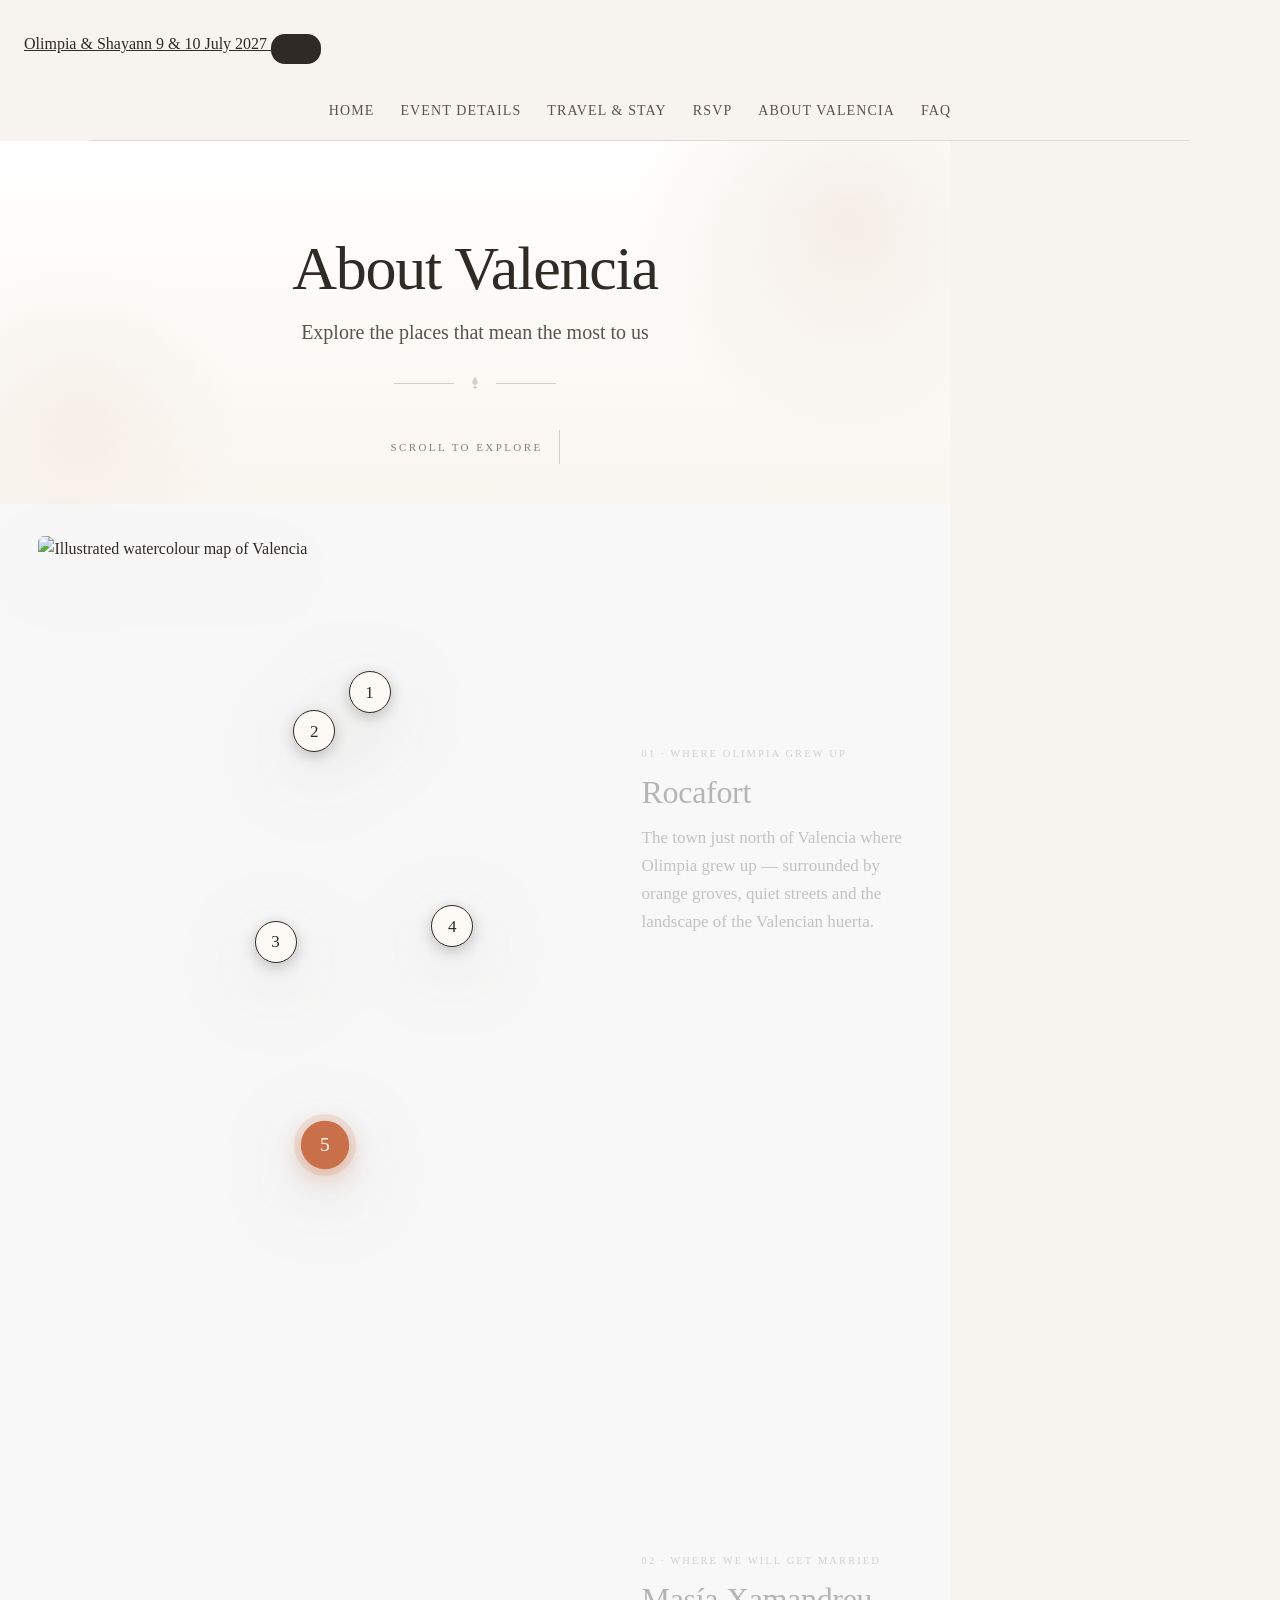
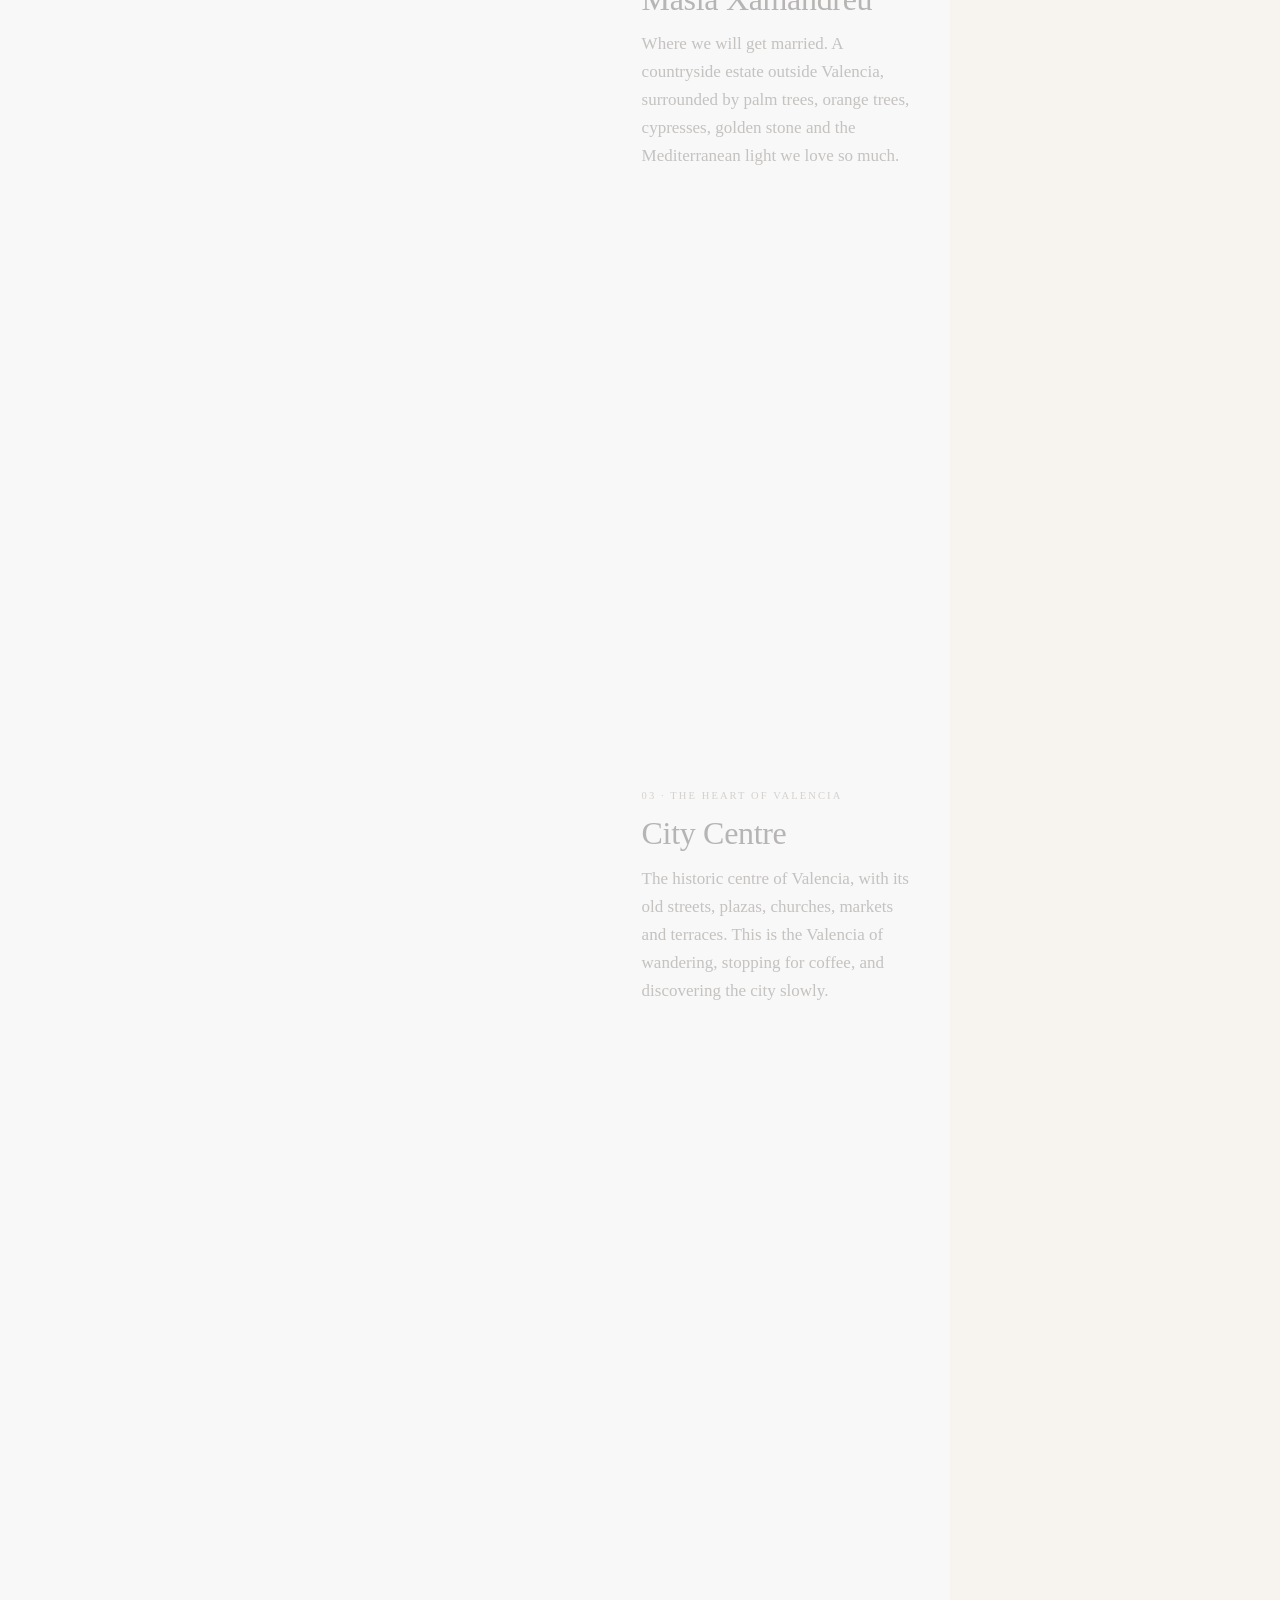
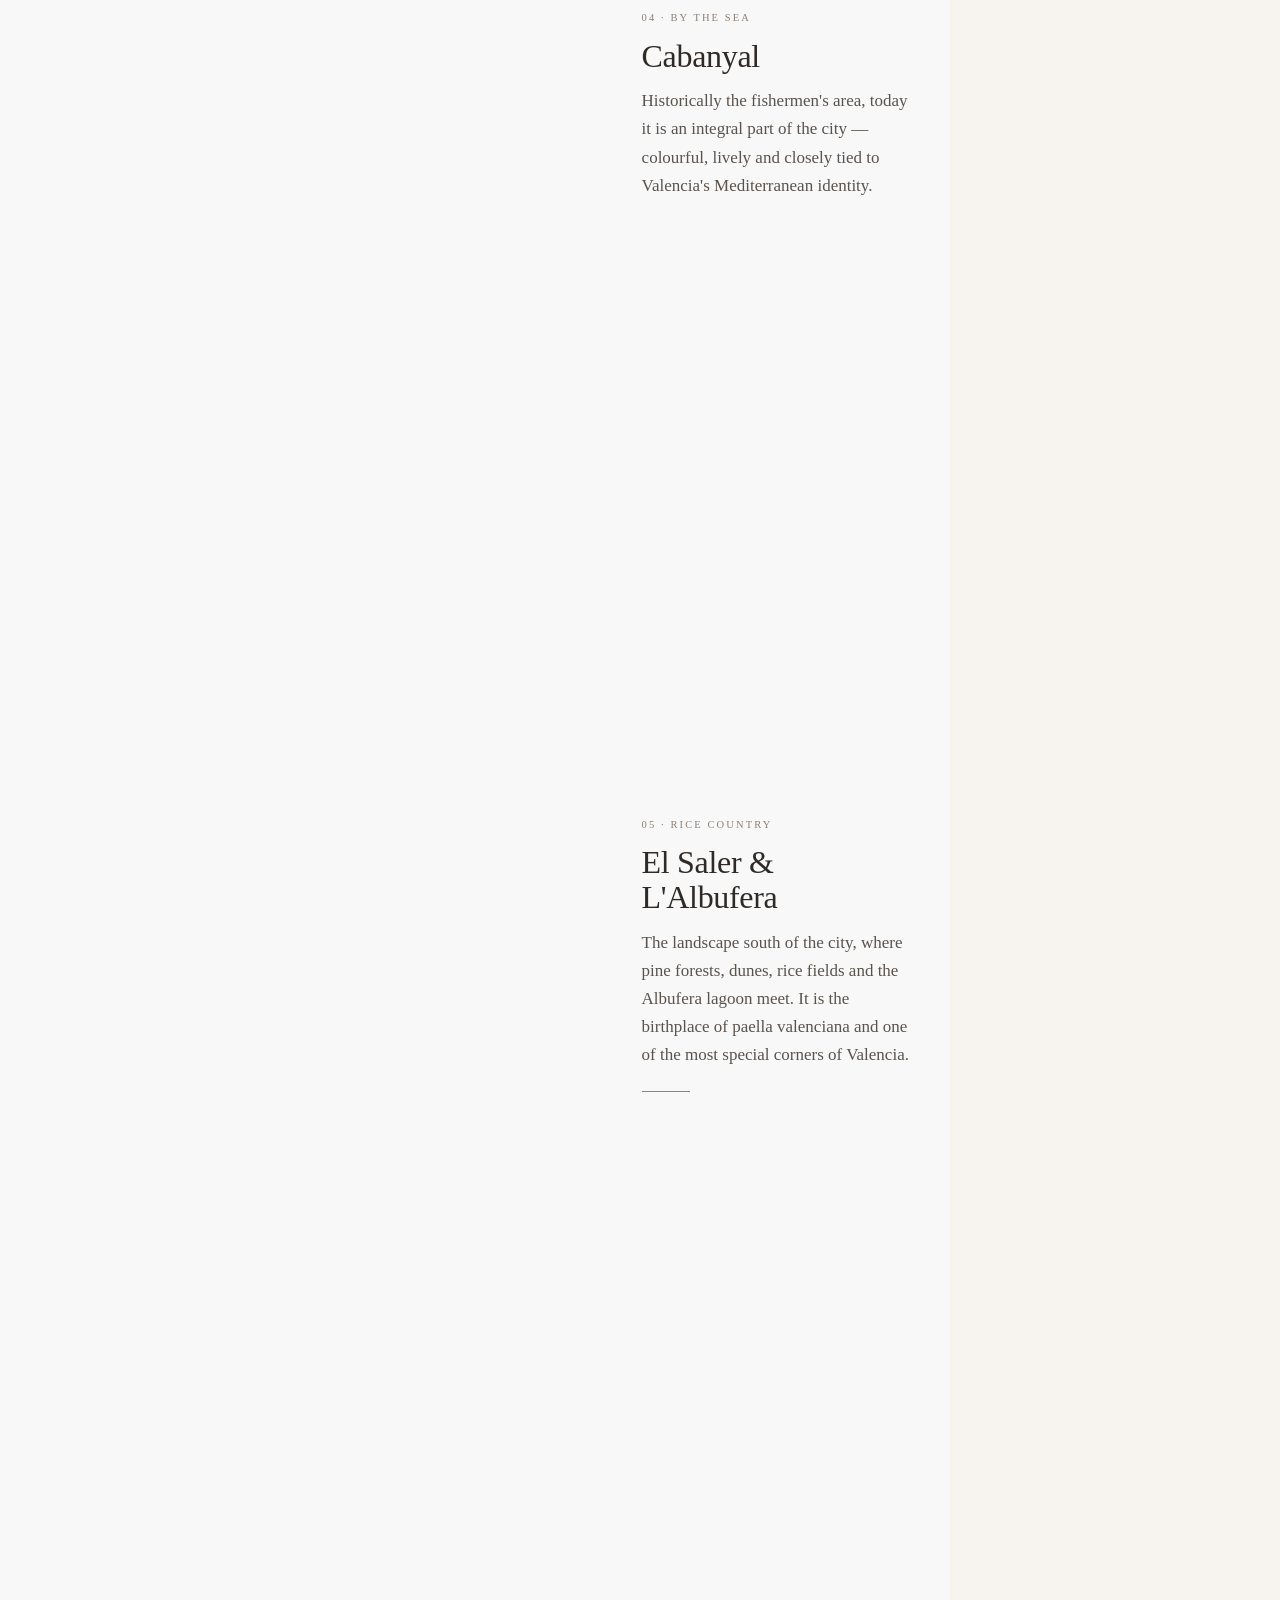
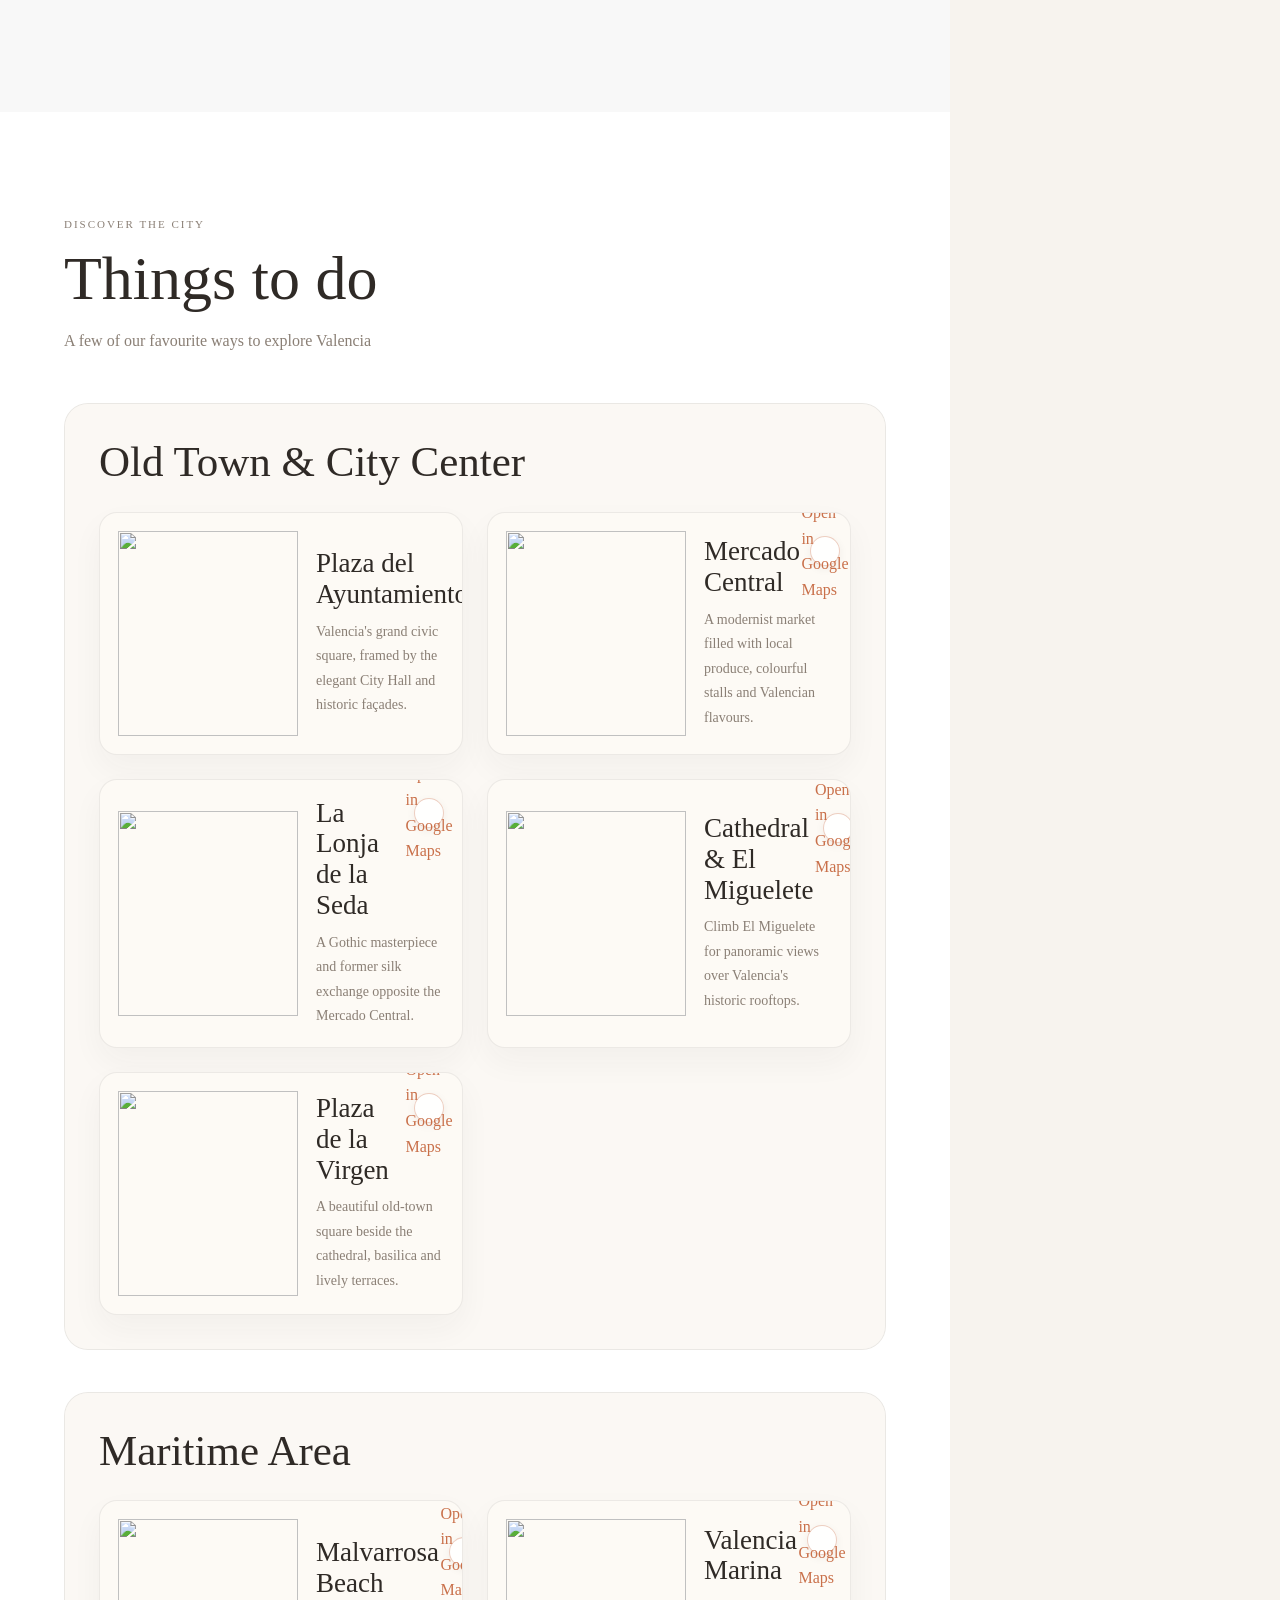
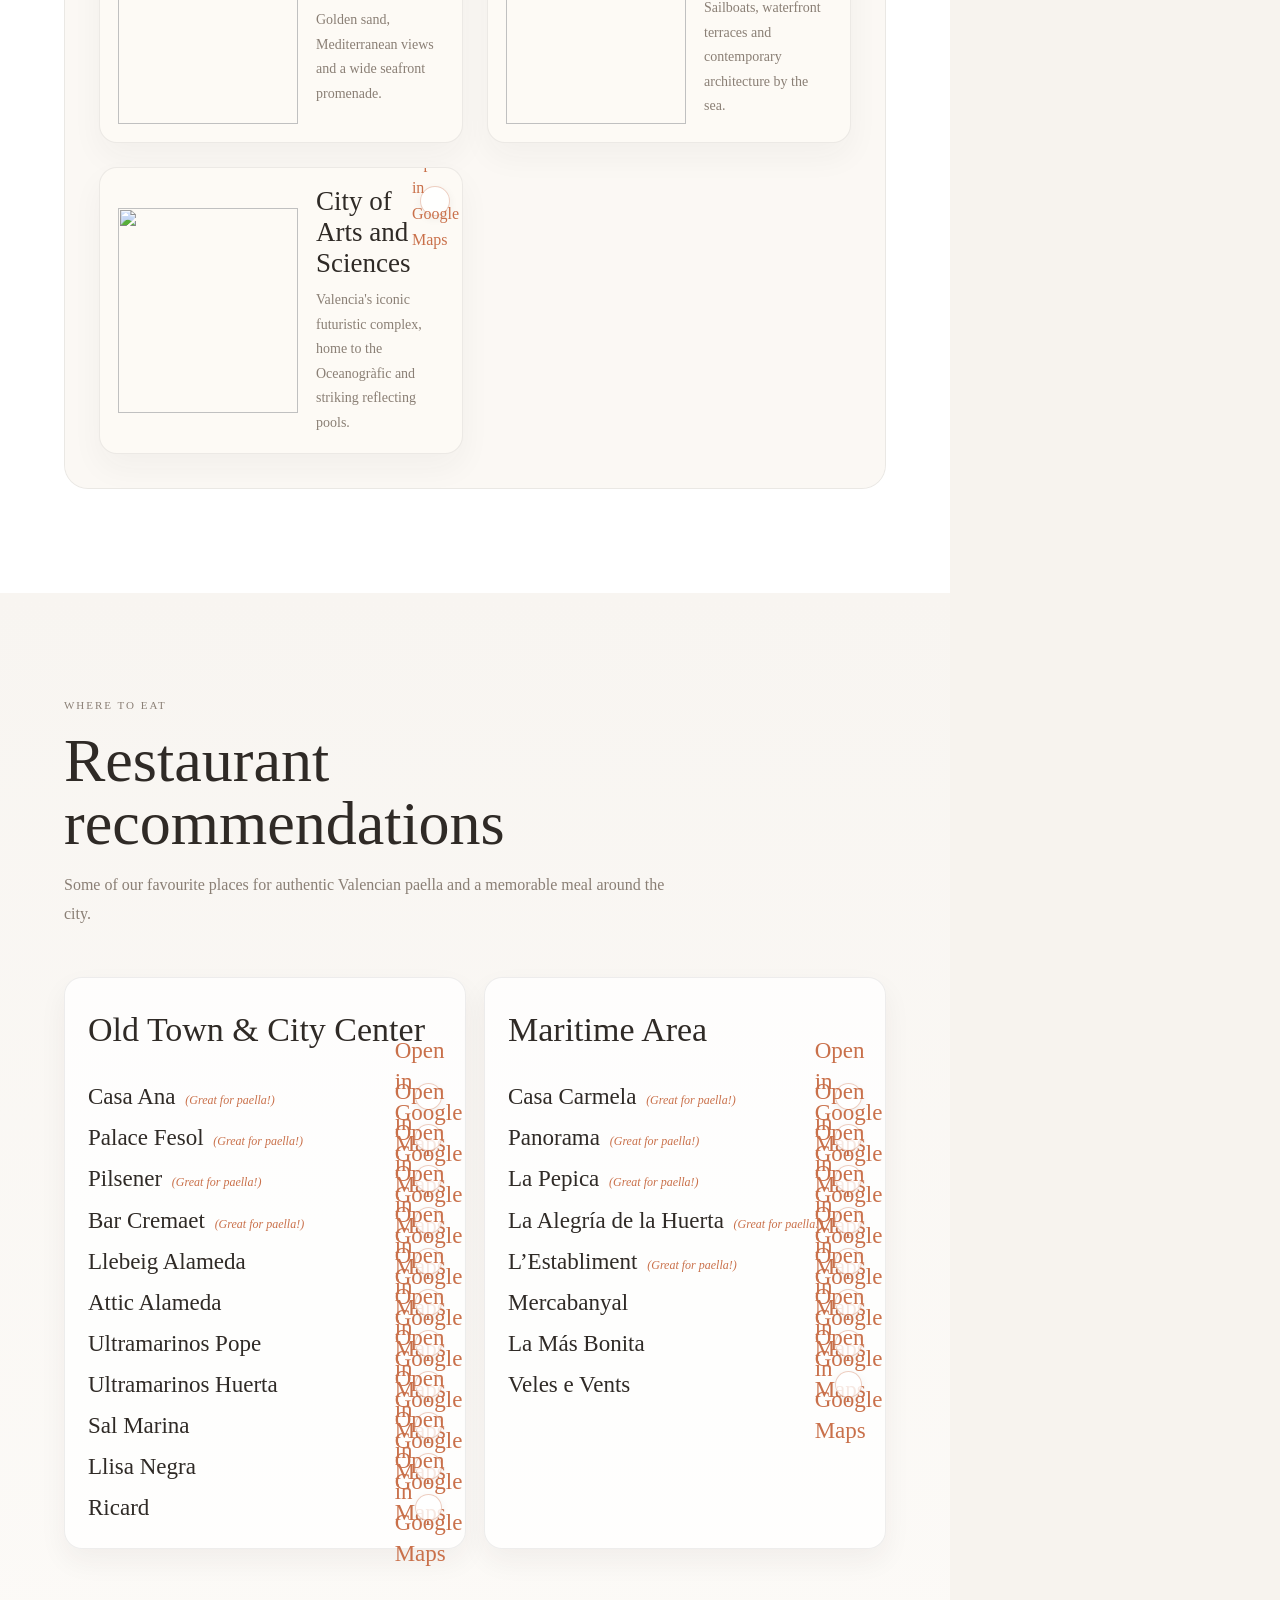
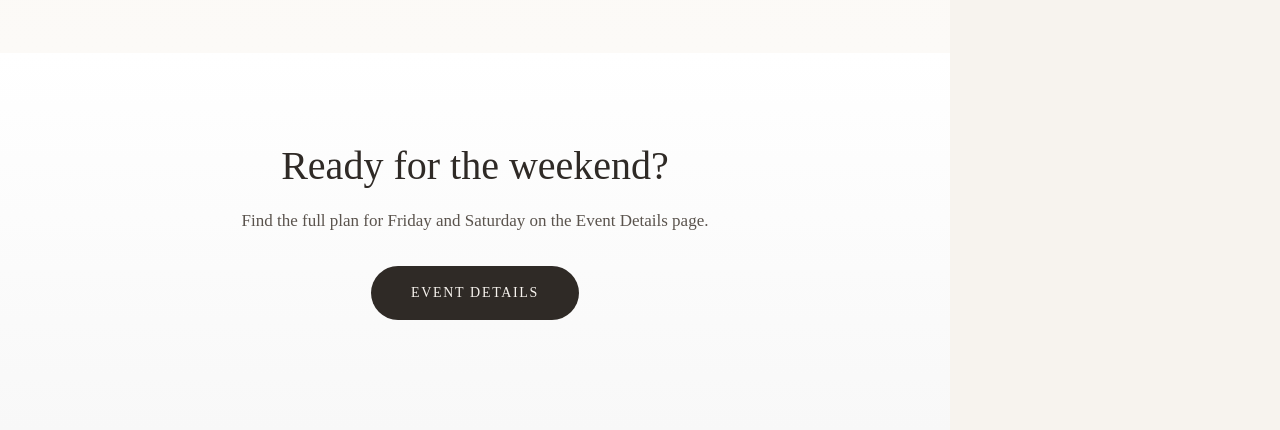
==== commit 94165a54: "Tighten menus and label paella restaurants" ====
--- a/public/about-valencia.html
+++ b/public/about-valencia.html
@@ -550,6 +550,19 @@
 
     .av-restaurant-list li + li {
       margin-top: 10px;
+    }
+
+    .av-restaurant-name {
+      min-width: 0;
+    }
+
+    .av-restaurant-note {
+      margin-inline-start: 4px;
+      font-family: Georgia, "Times New Roman", serif;
+      font-size: 12px;
+      font-style: italic;
+      color: var(--accent);
+      white-space: nowrap;
     }
 
     .av-restaurant-list .av-map-link {
@@ -1041,10 +1054,10 @@
           <article class="av-restaurant-card">
             <h3 class="av-restaurant-heading">Old Town &amp; City Center</h3>
             <ul class="av-restaurant-list">
-              <li><span>Casa Ana</span><a class="av-map-link" href="https://www.google.com/maps/search/?api=1&amp;query=Casa+Ana+Valencia+restaurant" target="_blank" rel="noopener noreferrer"><svg viewBox="0 0 24 24" aria-hidden="true"><use href="#map-pin-icon"></use></svg><span class="visually-hidden">Open in Google Maps</span></a></li>
-              <li><span>Palace Fesol</span><a class="av-map-link" href="https://www.google.com/maps/search/?api=1&amp;query=Palace+Fesol+Valencia" target="_blank" rel="noopener noreferrer"><svg viewBox="0 0 24 24" aria-hidden="true"><use href="#map-pin-icon"></use></svg><span class="visually-hidden">Open in Google Maps</span></a></li>
-              <li><span>Pilsener</span><a class="av-map-link" href="https://www.google.com/maps/search/?api=1&amp;query=Pilsener+Valencia+restaurant" target="_blank" rel="noopener noreferrer"><svg viewBox="0 0 24 24" aria-hidden="true"><use href="#map-pin-icon"></use></svg><span class="visually-hidden">Open in Google Maps</span></a></li>
-              <li><span>Bar Cremaet</span><a class="av-map-link" href="https://www.google.com/maps/search/?api=1&amp;query=Bar+Cremaet+Valencia" target="_blank" rel="noopener noreferrer"><svg viewBox="0 0 24 24" aria-hidden="true"><use href="#map-pin-icon"></use></svg><span class="visually-hidden">Open in Google Maps</span></a></li>
+              <li><span class="av-restaurant-name">Casa Ana <span class="av-restaurant-note">(Great for paella!)</span></span><a class="av-map-link" href="https://www.google.com/maps/search/?api=1&amp;query=Casa+Ana+Valencia+restaurant" target="_blank" rel="noopener noreferrer"><svg viewBox="0 0 24 24" aria-hidden="true"><use href="#map-pin-icon"></use></svg><span class="visually-hidden">Open in Google Maps</span></a></li>
+              <li><span class="av-restaurant-name">Palace Fesol <span class="av-restaurant-note">(Great for paella!)</span></span><a class="av-map-link" href="https://www.google.com/maps/search/?api=1&amp;query=Palace+Fesol+Valencia" target="_blank" rel="noopener noreferrer"><svg viewBox="0 0 24 24" aria-hidden="true"><use href="#map-pin-icon"></use></svg><span class="visually-hidden">Open in Google Maps</span></a></li>
+              <li><span class="av-restaurant-name">Pilsener <span class="av-restaurant-note">(Great for paella!)</span></span><a class="av-map-link" href="https://www.google.com/maps/search/?api=1&amp;query=Pilsener+Valencia+restaurant" target="_blank" rel="noopener noreferrer"><svg viewBox="0 0 24 24" aria-hidden="true"><use href="#map-pin-icon"></use></svg><span class="visually-hidden">Open in Google Maps</span></a></li>
+              <li><span class="av-restaurant-name">Bar Cremaet <span class="av-restaurant-note">(Great for paella!)</span></span><a class="av-map-link" href="https://www.google.com/maps/search/?api=1&amp;query=Bar+Cremaet+Valencia" target="_blank" rel="noopener noreferrer"><svg viewBox="0 0 24 24" aria-hidden="true"><use href="#map-pin-icon"></use></svg><span class="visually-hidden">Open in Google Maps</span></a></li>
               <li><span>Llebeig Alameda</span><a class="av-map-link" href="https://www.google.com/maps/search/?api=1&amp;query=Llebeig+Alameda+Valencia" target="_blank" rel="noopener noreferrer"><svg viewBox="0 0 24 24" aria-hidden="true"><use href="#map-pin-icon"></use></svg><span class="visually-hidden">Open in Google Maps</span></a></li>
               <li><span>Attic Alameda</span><a class="av-map-link" href="https://www.google.com/maps/search/?api=1&amp;query=Attic+Alameda+Valencia" target="_blank" rel="noopener noreferrer"><svg viewBox="0 0 24 24" aria-hidden="true"><use href="#map-pin-icon"></use></svg><span class="visually-hidden">Open in Google Maps</span></a></li>
               <li><span>Ultramarinos Pope</span><a class="av-map-link" href="https://www.google.com/maps/search/?api=1&amp;query=Ultramarinos+Pope+Valencia" target="_blank" rel="noopener noreferrer"><svg viewBox="0 0 24 24" aria-hidden="true"><use href="#map-pin-icon"></use></svg><span class="visually-hidden">Open in Google Maps</span></a></li>
@@ -1058,11 +1071,11 @@
           <article class="av-restaurant-card">
             <h3 class="av-restaurant-heading">Maritime Area</h3>
             <ul class="av-restaurant-list">
-              <li><span>Casa Carmela</span><a class="av-map-link" href="https://www.google.com/maps/search/?api=1&amp;query=Casa+Carmela+Valencia" target="_blank" rel="noopener noreferrer"><svg viewBox="0 0 24 24" aria-hidden="true"><use href="#map-pin-icon"></use></svg><span class="visually-hidden">Open in Google Maps</span></a></li>
-              <li><span>Panorama</span><a class="av-map-link" href="https://www.google.com/maps/search/?api=1&amp;query=Panorama+Valencia+restaurant" target="_blank" rel="noopener noreferrer"><svg viewBox="0 0 24 24" aria-hidden="true"><use href="#map-pin-icon"></use></svg><span class="visually-hidden">Open in Google Maps</span></a></li>
-              <li><span>La Pepica</span><a class="av-map-link" href="https://www.google.com/maps/search/?api=1&amp;query=La+Pepica+Valencia" target="_blank" rel="noopener noreferrer"><svg viewBox="0 0 24 24" aria-hidden="true"><use href="#map-pin-icon"></use></svg><span class="visually-hidden">Open in Google Maps</span></a></li>
-              <li><span>La Alegría de la Huerta</span><a class="av-map-link" href="https://www.google.com/maps/search/?api=1&amp;query=La+Alegria+de+la+Huerta+Valencia" target="_blank" rel="noopener noreferrer"><svg viewBox="0 0 24 24" aria-hidden="true"><use href="#map-pin-icon"></use></svg><span class="visually-hidden">Open in Google Maps</span></a></li>
-              <li><span>L’Establiment</span><a class="av-map-link" href="https://www.google.com/maps/search/?api=1&amp;query=L%27Establiment+El+Palmar+Valencia" target="_blank" rel="noopener noreferrer"><svg viewBox="0 0 24 24" aria-hidden="true"><use href="#map-pin-icon"></use></svg><span class="visually-hidden">Open in Google Maps</span></a></li>
+              <li><span class="av-restaurant-name">Casa Carmela <span class="av-restaurant-note">(Great for paella!)</span></span><a class="av-map-link" href="https://www.google.com/maps/search/?api=1&amp;query=Casa+Carmela+Valencia" target="_blank" rel="noopener noreferrer"><svg viewBox="0 0 24 24" aria-hidden="true"><use href="#map-pin-icon"></use></svg><span class="visually-hidden">Open in Google Maps</span></a></li>
+              <li><span class="av-restaurant-name">Panorama <span class="av-restaurant-note">(Great for paella!)</span></span><a class="av-map-link" href="https://www.google.com/maps/search/?api=1&amp;query=Panorama+Valencia+restaurant" target="_blank" rel="noopener noreferrer"><svg viewBox="0 0 24 24" aria-hidden="true"><use href="#map-pin-icon"></use></svg><span class="visually-hidden">Open in Google Maps</span></a></li>
+              <li><span class="av-restaurant-name">La Pepica <span class="av-restaurant-note">(Great for paella!)</span></span><a class="av-map-link" href="https://www.google.com/maps/search/?api=1&amp;query=La+Pepica+Valencia" target="_blank" rel="noopener noreferrer"><svg viewBox="0 0 24 24" aria-hidden="true"><use href="#map-pin-icon"></use></svg><span class="visually-hidden">Open in Google Maps</span></a></li>
+              <li><span class="av-restaurant-name">La Alegría de la Huerta <span class="av-restaurant-note">(Great for paella!)</span></span><a class="av-map-link" href="https://www.google.com/maps/search/?api=1&amp;query=La+Alegria+de+la+Huerta+Valencia" target="_blank" rel="noopener noreferrer"><svg viewBox="0 0 24 24" aria-hidden="true"><use href="#map-pin-icon"></use></svg><span class="visually-hidden">Open in Google Maps</span></a></li>
+              <li><span class="av-restaurant-name">L’Establiment <span class="av-restaurant-note">(Great for paella!)</span></span><a class="av-map-link" href="https://www.google.com/maps/search/?api=1&amp;query=L%27Establiment+El+Palmar+Valencia" target="_blank" rel="noopener noreferrer"><svg viewBox="0 0 24 24" aria-hidden="true"><use href="#map-pin-icon"></use></svg><span class="visually-hidden">Open in Google Maps</span></a></li>
               <li><span>Mercabanyal</span><a class="av-map-link" href="https://www.google.com/maps/search/?api=1&amp;query=Mercabanyal+Valencia" target="_blank" rel="noopener noreferrer"><svg viewBox="0 0 24 24" aria-hidden="true"><use href="#map-pin-icon"></use></svg><span class="visually-hidden">Open in Google Maps</span></a></li>
               <li><span>La Más Bonita</span><a class="av-map-link" href="https://www.google.com/maps/search/?api=1&amp;query=La+Mas+Bonita+Valencia" target="_blank" rel="noopener noreferrer"><svg viewBox="0 0 24 24" aria-hidden="true"><use href="#map-pin-icon"></use></svg><span class="visually-hidden">Open in Google Maps</span></a></li>
               <li><span>Veles e Vents</span><a class="av-map-link" href="https://www.google.com/maps/search/?api=1&amp;query=Veles+e+Vents+Valencia" target="_blank" rel="noopener noreferrer"><svg viewBox="0 0 24 24" aria-hidden="true"><use href="#map-pin-icon"></use></svg><span class="visually-hidden">Open in Google Maps</span></a></li>
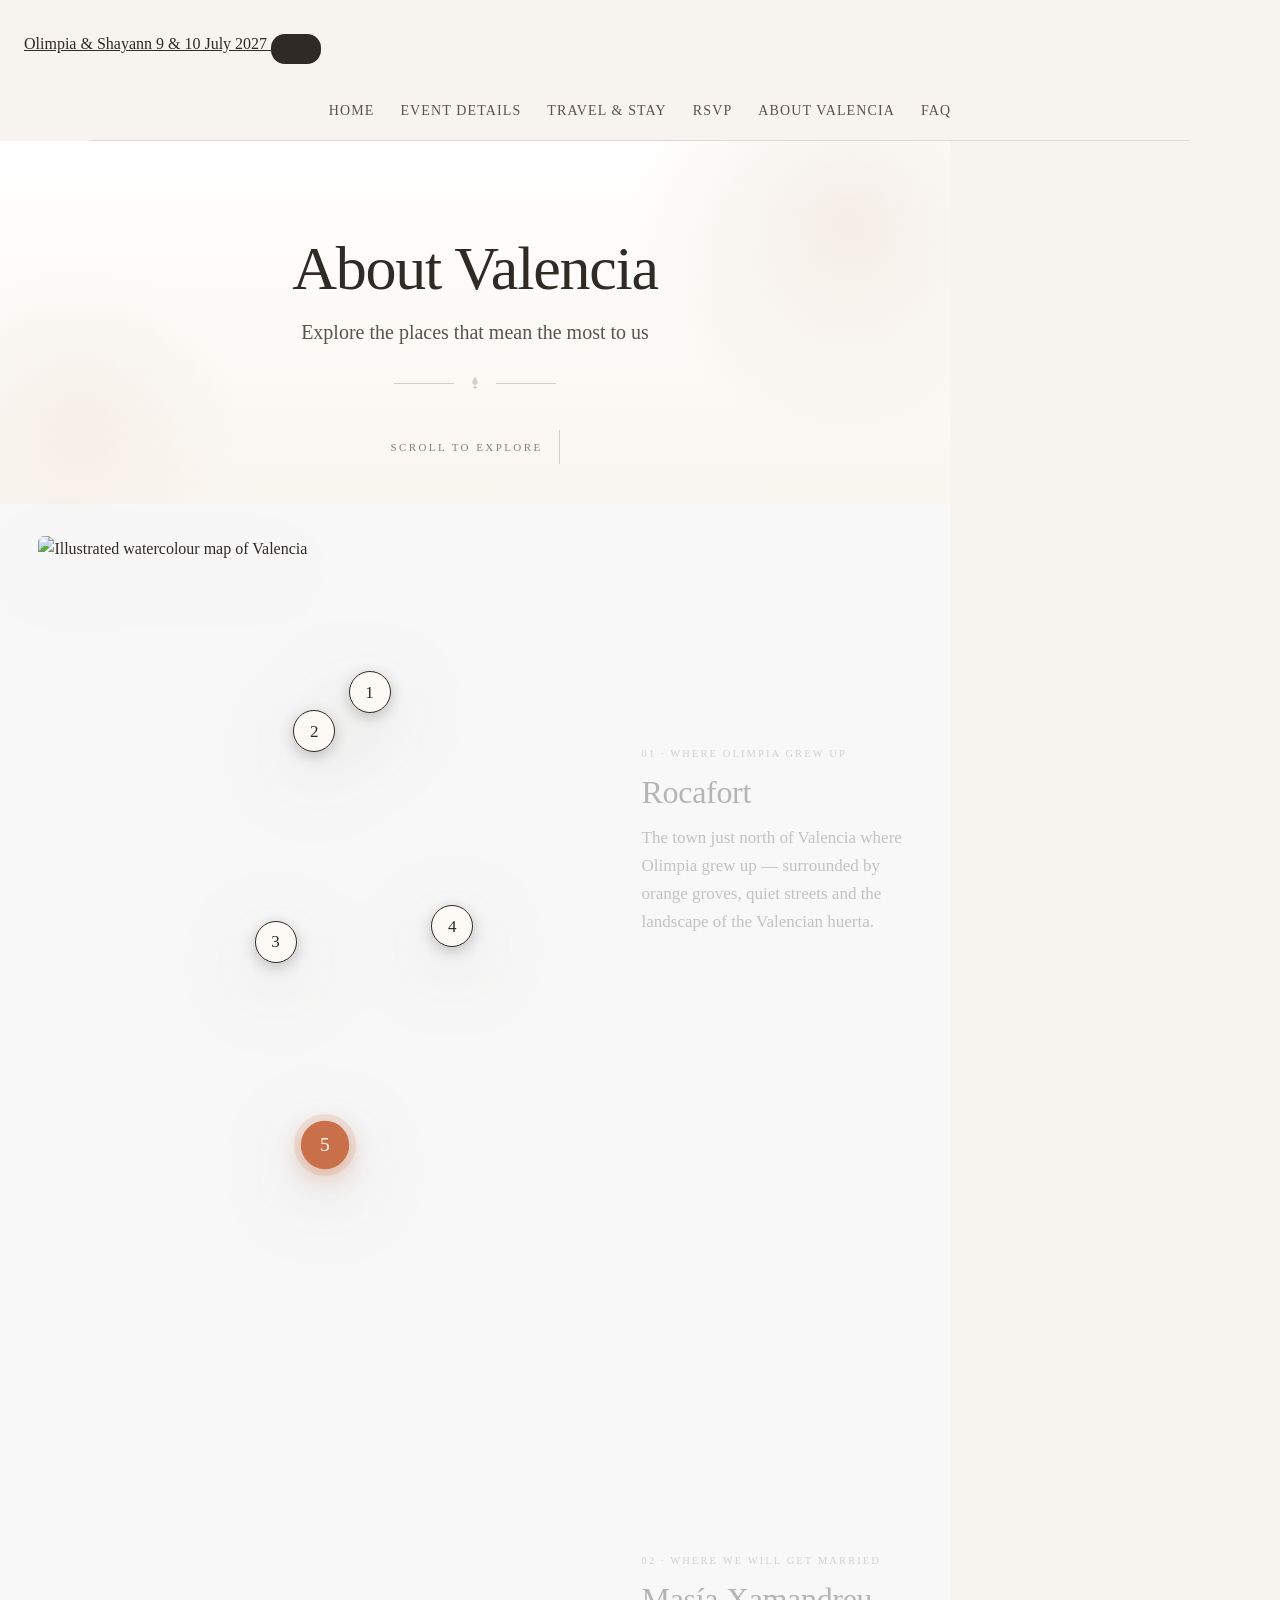
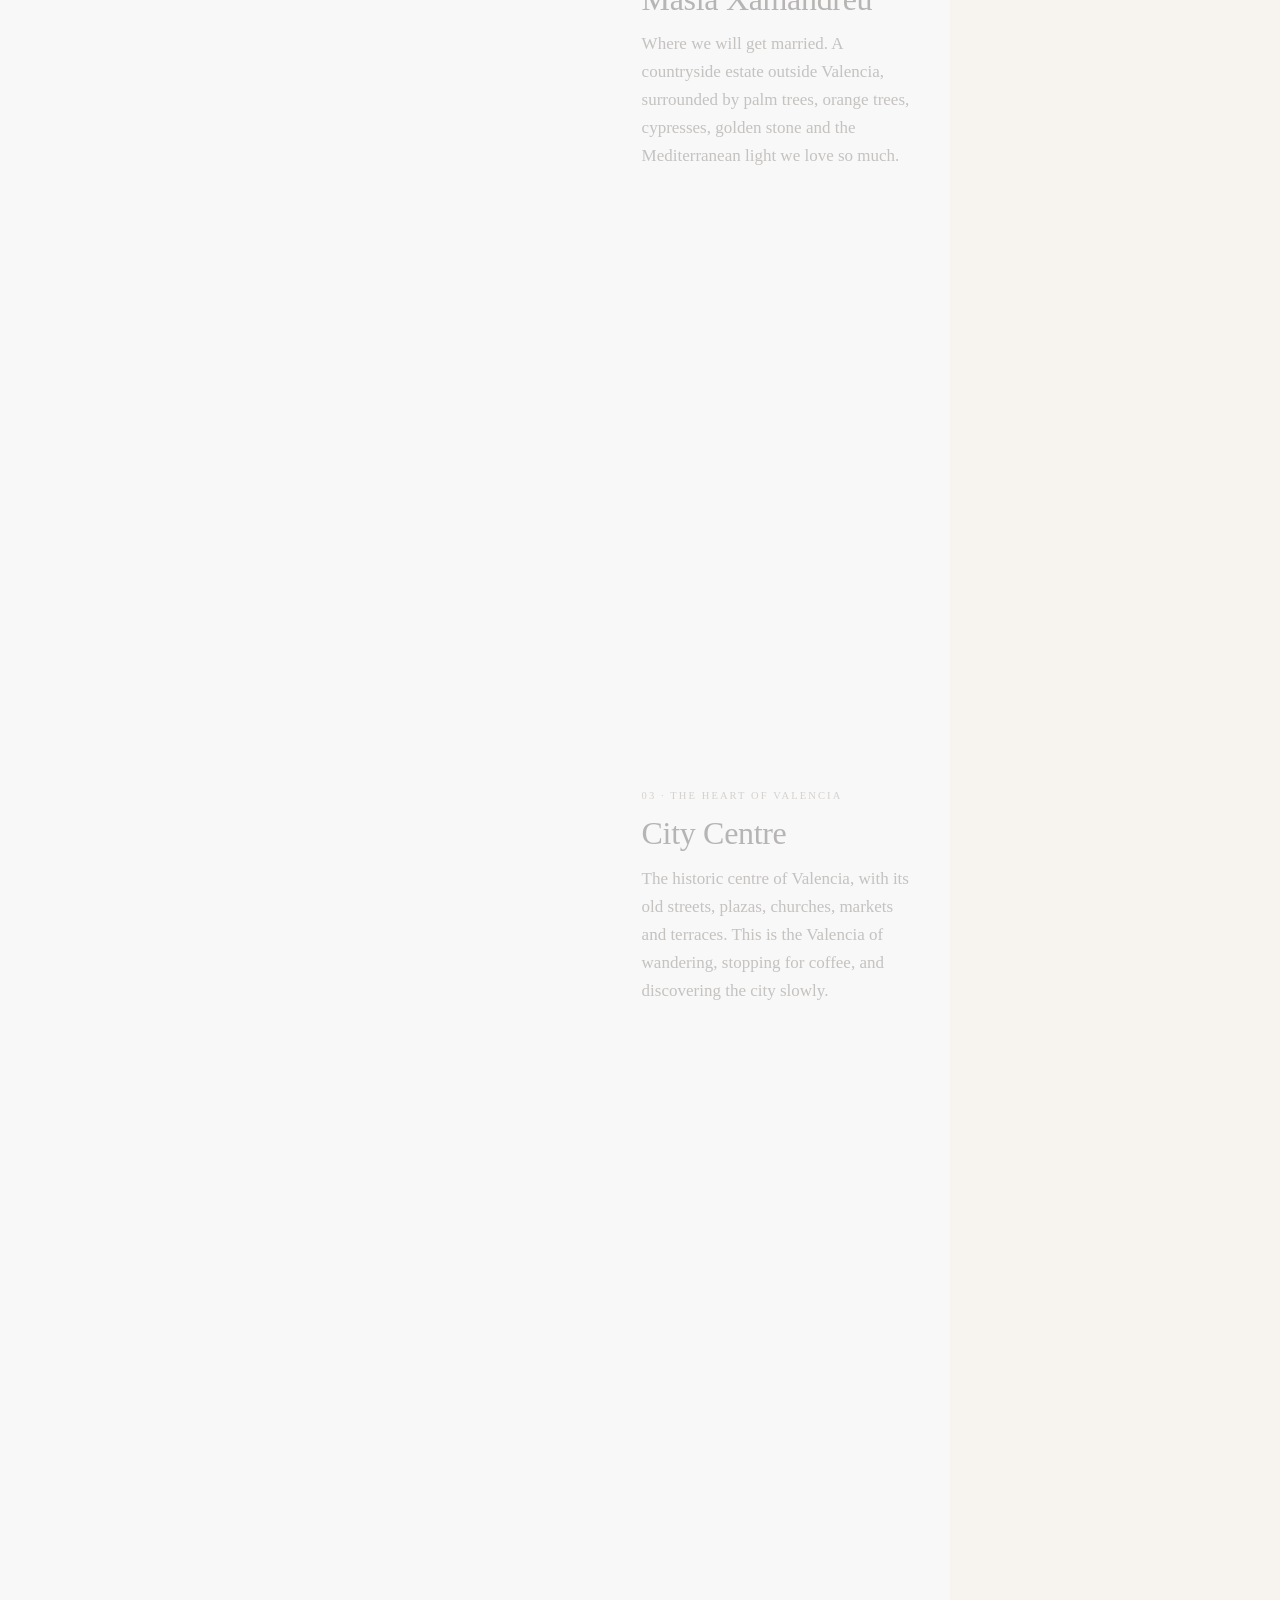
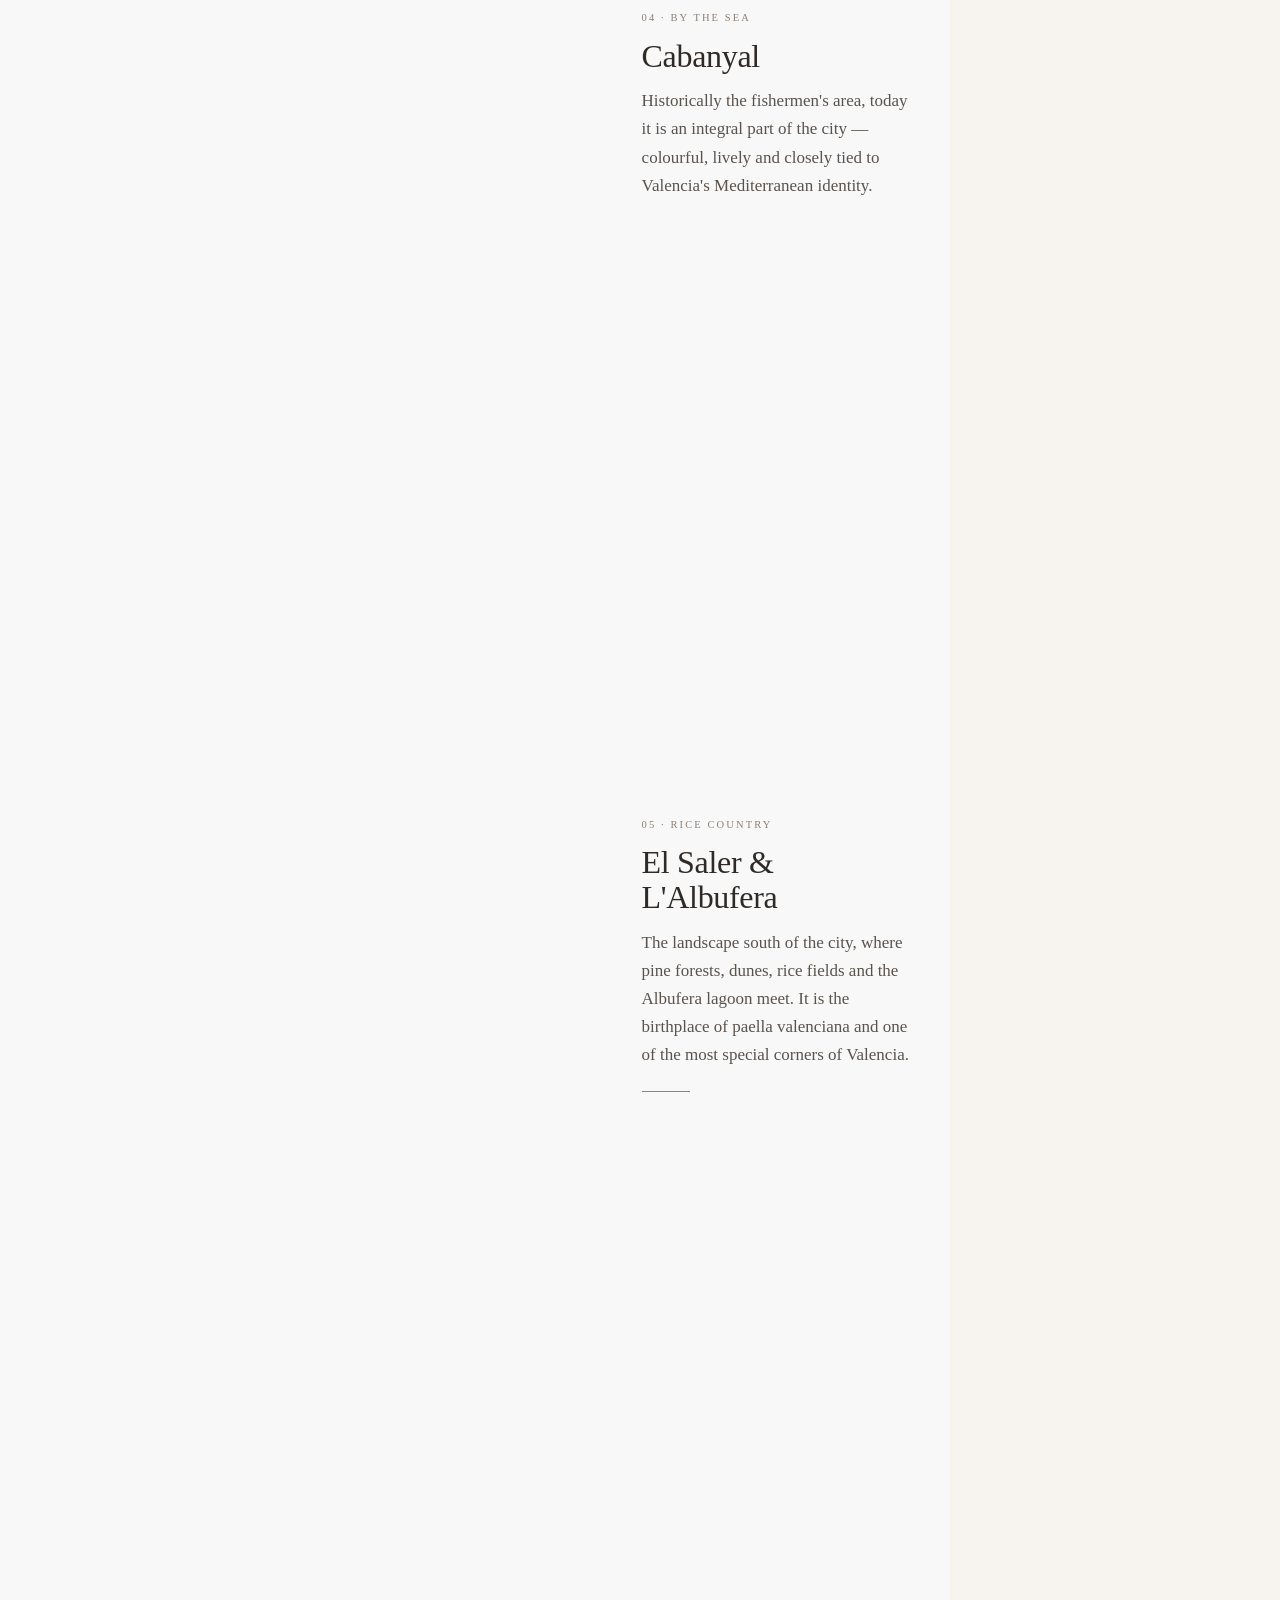
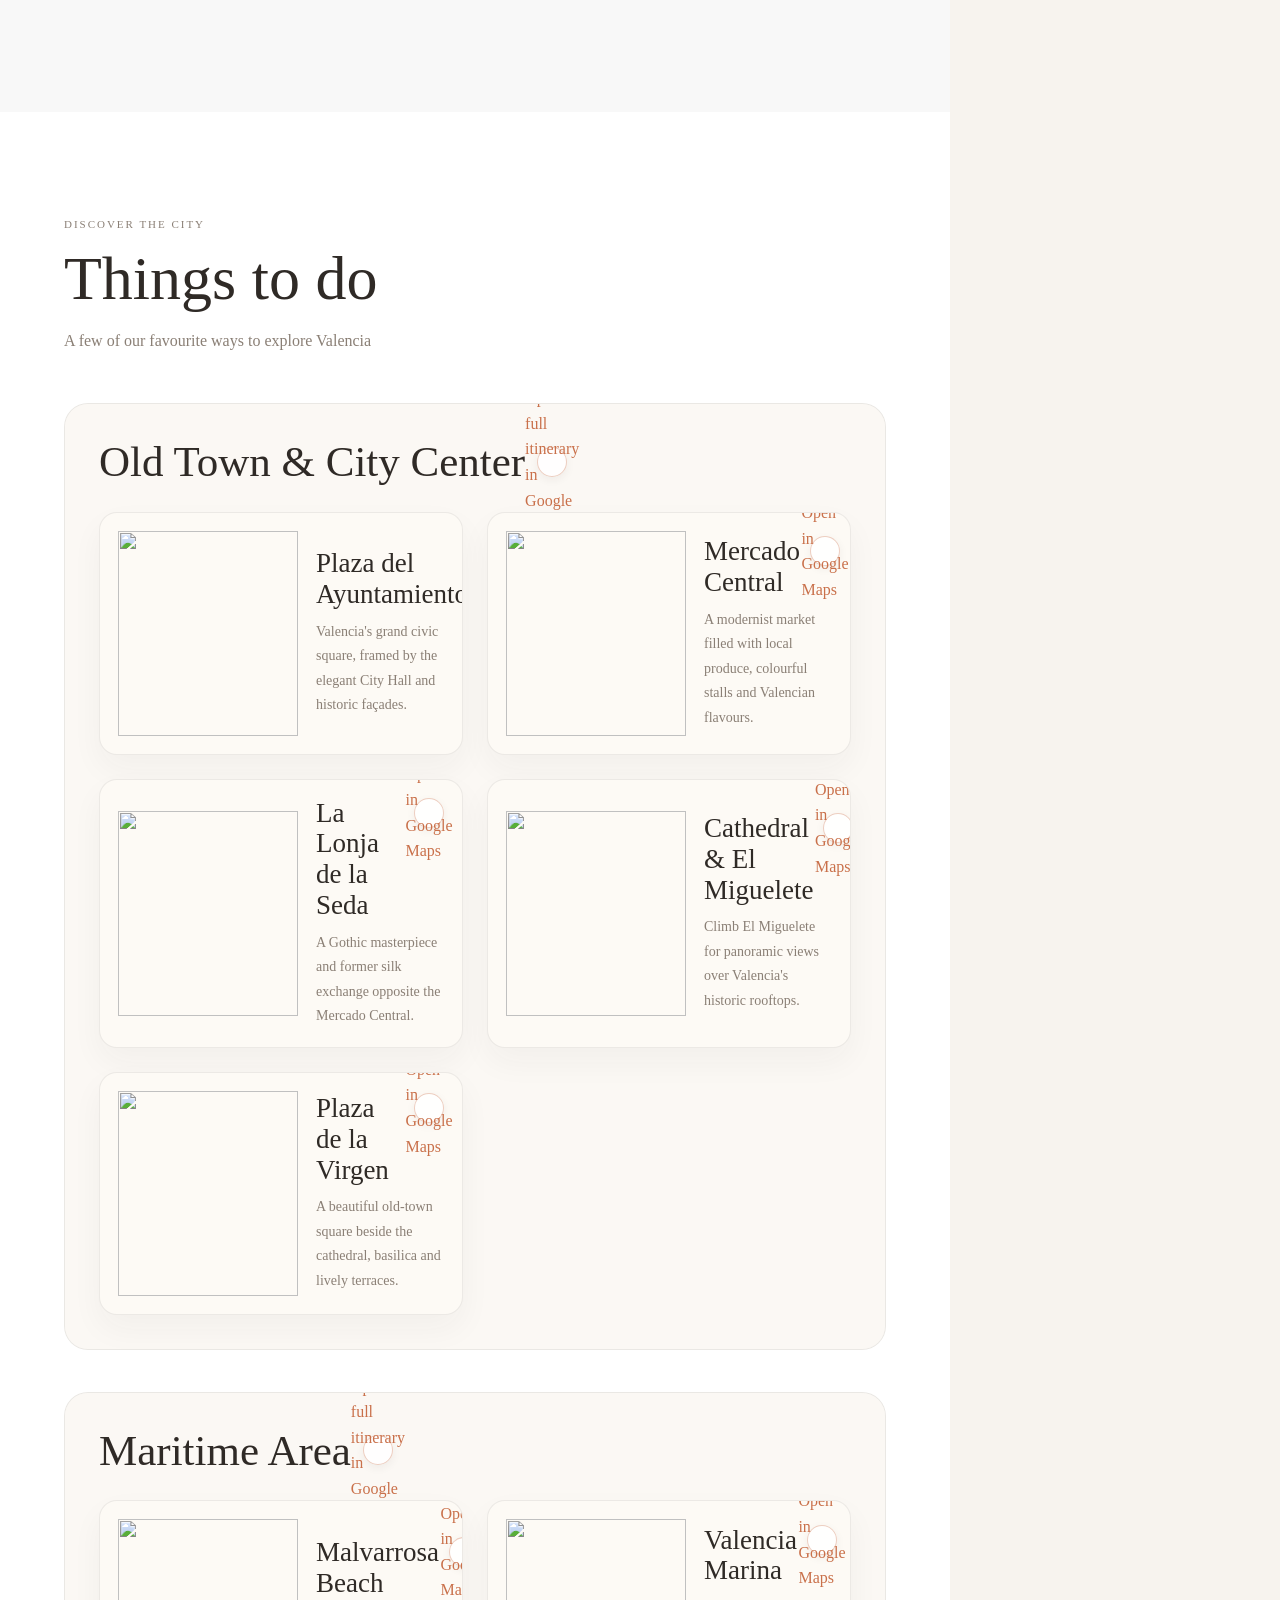
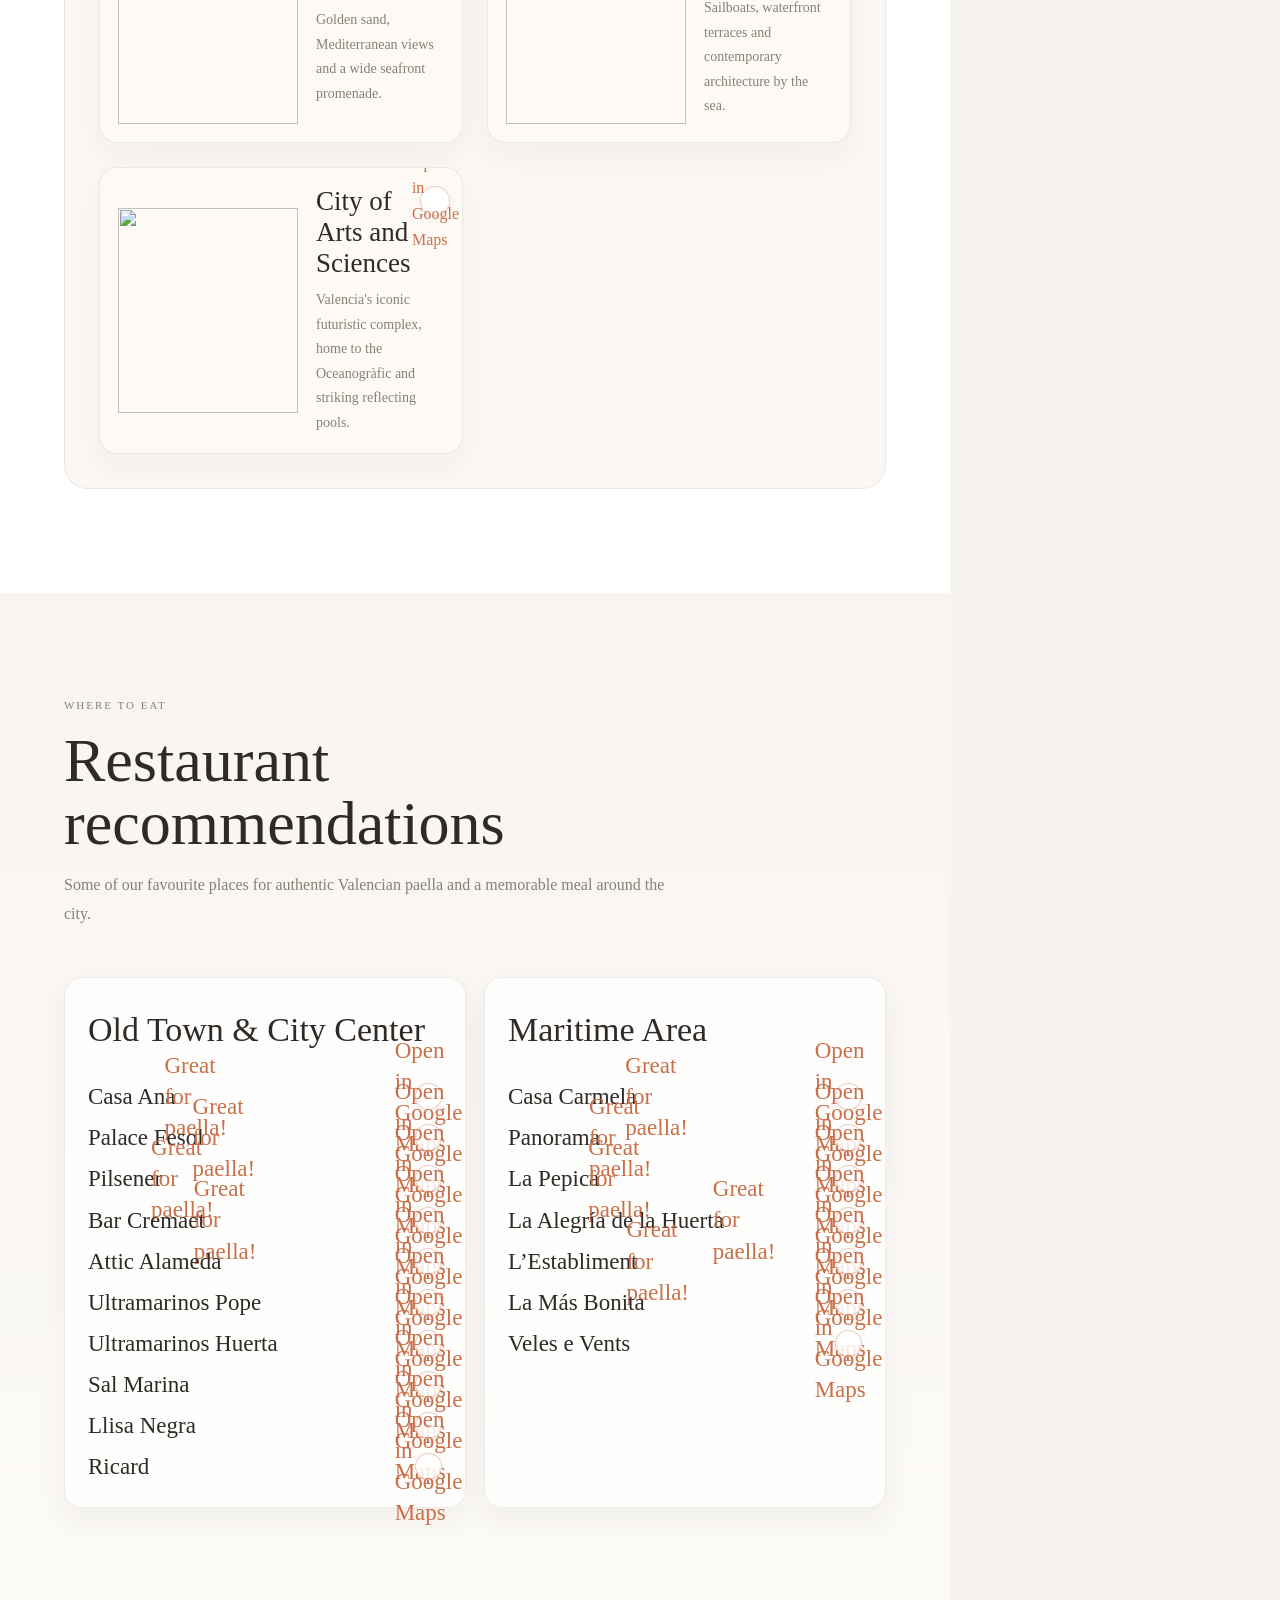
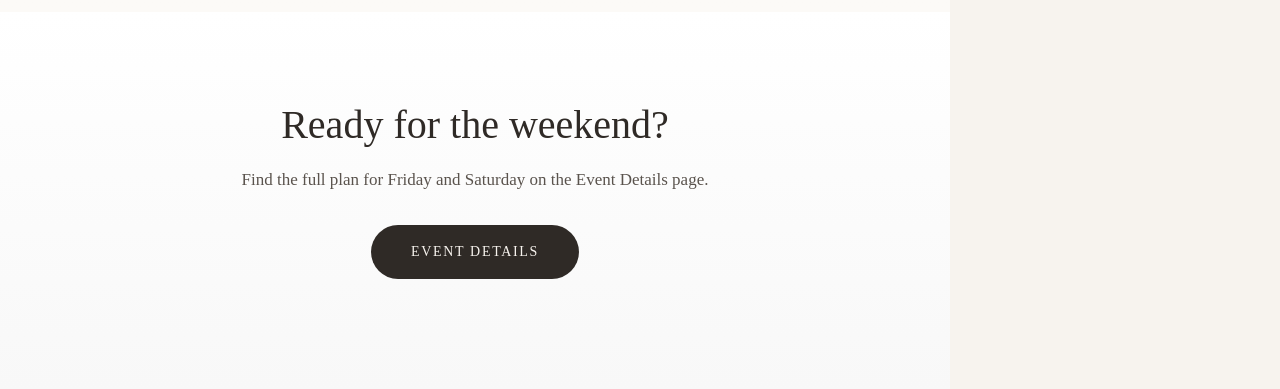
==== commit 82754045: "Refine Valencia guides and paella recommendations" ====
--- a/public/about-valencia.html
+++ b/public/about-valencia.html
@@ -391,8 +391,15 @@
       background-position: center, 56% 62%;
     }
 
+    .av-area-heading-row {
+      display: flex;
+      align-items: center;
+      gap: 12px;
+      margin: 0 0 26px;
+    }
+
     .av-area-heading {
-      margin: 0 0 26px;
+      margin: 0;
       font-family: "Cormorant Garamond", serif;
       font-size: clamp(30px, 3.6vw, 43px);
       font-weight: 500;
@@ -556,13 +563,25 @@
       min-width: 0;
     }
 
-    .av-restaurant-note {
-      margin-inline-start: 4px;
-      font-family: Georgia, "Times New Roman", serif;
-      font-size: 12px;
-      font-style: italic;
+    .av-paella-icon {
+      width: 19px;
+      height: 19px;
+      margin-inline-start: 5px;
+      display: inline-flex;
+      align-items: center;
+      justify-content: center;
+      vertical-align: -2px;
       color: var(--accent);
-      white-space: nowrap;
+    }
+
+    .av-paella-icon svg {
+      width: 100%;
+      height: 100%;
+      fill: none;
+      stroke: currentColor;
+      stroke-width: 1.5;
+      stroke-linecap: round;
+      stroke-linejoin: round;
     }
 
     .av-restaurant-list .av-map-link {
@@ -841,6 +860,13 @@
         <path d="M20 10c0 5-8 11-8 11S4 15 4 10a8 8 0 1 1 16 0Z"></path>
         <circle cx="12" cy="10" r="2.5"></circle>
       </symbol>
+      <symbol id="paella-icon" viewBox="0 0 24 24">
+        <path d="M4.5 10.5a7.5 7.5 0 0 0 15 0Z"></path>
+        <path d="M2 10.5h2.5M19.5 10.5H22"></path>
+        <circle cx="8" cy="13.2" r=".8"></circle>
+        <circle cx="12" cy="12.7" r=".8"></circle>
+        <circle cx="16" cy="13.2" r=".8"></circle>
+      </symbol>
     </svg>
     <!-- HERO / INTRO -->
     <section class="av-hero">
@@ -969,7 +995,10 @@
         </div>
 
         <section class="av-area-group av-area-group--old-town" aria-labelledby="old-town-guide-title">
-          <h3 id="old-town-guide-title" class="av-area-heading">Old Town &amp; City Center</h3>
+          <div class="av-area-heading-row">
+            <h3 id="old-town-guide-title" class="av-area-heading">Old Town &amp; City Center</h3>
+            <a class="av-map-link av-itinerary-link" href="https://www.google.com/maps/dir/?api=1&amp;origin=Plaza+del+Ayuntamiento%2C+Valencia&amp;destination=Plaza+de+la+Virgen%2C+Valencia&amp;waypoints=Mercado+Central+de+Valencia%7CLa+Lonja+de+la+Seda%2C+Valencia%7CCatedral+de+Valencia+y+El+Miguelete&amp;travelmode=walking" target="_blank" rel="noopener noreferrer"><svg viewBox="0 0 24 24" aria-hidden="true"><use href="#map-pin-icon"></use></svg><span class="visually-hidden">Open full itinerary in Google Maps</span></a>
+          </div>
           <div class="av-things-grid">
             <article class="av-place-card">
               <img class="av-place-illustration" src="/images/valencia-guide/plaza-ayuntamiento.webp" alt="" loading="lazy" decoding="async" />
@@ -1010,7 +1039,10 @@
         </section>
 
         <section class="av-area-group av-area-group--maritime" aria-labelledby="maritime-guide-title">
-          <h3 id="maritime-guide-title" class="av-area-heading">Maritime Area</h3>
+          <div class="av-area-heading-row">
+            <h3 id="maritime-guide-title" class="av-area-heading">Maritime Area</h3>
+            <a class="av-map-link av-itinerary-link" href="https://www.google.com/maps/dir/?api=1&amp;origin=Playa+de+la+Malvarrosa%2C+Valencia&amp;destination=Ciudad+de+las+Artes+y+las+Ciencias%2C+Valencia&amp;waypoints=Marina+de+Valencia&amp;travelmode=walking" target="_blank" rel="noopener noreferrer"><svg viewBox="0 0 24 24" aria-hidden="true"><use href="#map-pin-icon"></use></svg><span class="visually-hidden">Open full itinerary in Google Maps</span></a>
+          </div>
           <div class="av-things-grid">
             <article class="av-place-card">
               <img class="av-place-illustration" src="/images/valencia-guide/malvarrosa.webp" alt="" loading="lazy" decoding="async" />
@@ -1054,11 +1086,10 @@
           <article class="av-restaurant-card">
             <h3 class="av-restaurant-heading">Old Town &amp; City Center</h3>
             <ul class="av-restaurant-list">
-              <li><span class="av-restaurant-name">Casa Ana <span class="av-restaurant-note">(Great for paella!)</span></span><a class="av-map-link" href="https://www.google.com/maps/search/?api=1&amp;query=Casa+Ana+Valencia+restaurant" target="_blank" rel="noopener noreferrer"><svg viewBox="0 0 24 24" aria-hidden="true"><use href="#map-pin-icon"></use></svg><span class="visually-hidden">Open in Google Maps</span></a></li>
-              <li><span class="av-restaurant-name">Palace Fesol <span class="av-restaurant-note">(Great for paella!)</span></span><a class="av-map-link" href="https://www.google.com/maps/search/?api=1&amp;query=Palace+Fesol+Valencia" target="_blank" rel="noopener noreferrer"><svg viewBox="0 0 24 24" aria-hidden="true"><use href="#map-pin-icon"></use></svg><span class="visually-hidden">Open in Google Maps</span></a></li>
-              <li><span class="av-restaurant-name">Pilsener <span class="av-restaurant-note">(Great for paella!)</span></span><a class="av-map-link" href="https://www.google.com/maps/search/?api=1&amp;query=Pilsener+Valencia+restaurant" target="_blank" rel="noopener noreferrer"><svg viewBox="0 0 24 24" aria-hidden="true"><use href="#map-pin-icon"></use></svg><span class="visually-hidden">Open in Google Maps</span></a></li>
-              <li><span class="av-restaurant-name">Bar Cremaet <span class="av-restaurant-note">(Great for paella!)</span></span><a class="av-map-link" href="https://www.google.com/maps/search/?api=1&amp;query=Bar+Cremaet+Valencia" target="_blank" rel="noopener noreferrer"><svg viewBox="0 0 24 24" aria-hidden="true"><use href="#map-pin-icon"></use></svg><span class="visually-hidden">Open in Google Maps</span></a></li>
-              <li><span>Llebeig Alameda</span><a class="av-map-link" href="https://www.google.com/maps/search/?api=1&amp;query=Llebeig+Alameda+Valencia" target="_blank" rel="noopener noreferrer"><svg viewBox="0 0 24 24" aria-hidden="true"><use href="#map-pin-icon"></use></svg><span class="visually-hidden">Open in Google Maps</span></a></li>
+              <li><span class="av-restaurant-name">Casa Ana <span class="av-paella-icon" role="img"><svg viewBox="0 0 24 24" aria-hidden="true"><use href="#paella-icon"></use></svg><span class="visually-hidden">Great for paella!</span></span></span><a class="av-map-link" href="https://www.google.com/maps/search/?api=1&amp;query=Casa+Ana+Valencia+restaurant" target="_blank" rel="noopener noreferrer"><svg viewBox="0 0 24 24" aria-hidden="true"><use href="#map-pin-icon"></use></svg><span class="visually-hidden">Open in Google Maps</span></a></li>
+              <li><span class="av-restaurant-name">Palace Fesol <span class="av-paella-icon" role="img"><svg viewBox="0 0 24 24" aria-hidden="true"><use href="#paella-icon"></use></svg><span class="visually-hidden">Great for paella!</span></span></span><a class="av-map-link" href="https://www.google.com/maps/search/?api=1&amp;query=Palace+Fesol+Valencia" target="_blank" rel="noopener noreferrer"><svg viewBox="0 0 24 24" aria-hidden="true"><use href="#map-pin-icon"></use></svg><span class="visually-hidden">Open in Google Maps</span></a></li>
+              <li><span class="av-restaurant-name">Pilsener <span class="av-paella-icon" role="img"><svg viewBox="0 0 24 24" aria-hidden="true"><use href="#paella-icon"></use></svg><span class="visually-hidden">Great for paella!</span></span></span><a class="av-map-link" href="https://www.google.com/maps/search/?api=1&amp;query=Pilsener+Valencia+restaurant" target="_blank" rel="noopener noreferrer"><svg viewBox="0 0 24 24" aria-hidden="true"><use href="#map-pin-icon"></use></svg><span class="visually-hidden">Open in Google Maps</span></a></li>
+              <li><span class="av-restaurant-name">Bar Cremaet <span class="av-paella-icon" role="img"><svg viewBox="0 0 24 24" aria-hidden="true"><use href="#paella-icon"></use></svg><span class="visually-hidden">Great for paella!</span></span></span><a class="av-map-link" href="https://www.google.com/maps/search/?api=1&amp;query=Bar+Cremaet+Valencia" target="_blank" rel="noopener noreferrer"><svg viewBox="0 0 24 24" aria-hidden="true"><use href="#map-pin-icon"></use></svg><span class="visually-hidden">Open in Google Maps</span></a></li>
               <li><span>Attic Alameda</span><a class="av-map-link" href="https://www.google.com/maps/search/?api=1&amp;query=Attic+Alameda+Valencia" target="_blank" rel="noopener noreferrer"><svg viewBox="0 0 24 24" aria-hidden="true"><use href="#map-pin-icon"></use></svg><span class="visually-hidden">Open in Google Maps</span></a></li>
               <li><span>Ultramarinos Pope</span><a class="av-map-link" href="https://www.google.com/maps/search/?api=1&amp;query=Ultramarinos+Pope+Valencia" target="_blank" rel="noopener noreferrer"><svg viewBox="0 0 24 24" aria-hidden="true"><use href="#map-pin-icon"></use></svg><span class="visually-hidden">Open in Google Maps</span></a></li>
               <li><span>Ultramarinos Huerta</span><a class="av-map-link" href="https://www.google.com/maps/search/?api=1&amp;query=Ultramarinos+Huerta+Valencia" target="_blank" rel="noopener noreferrer"><svg viewBox="0 0 24 24" aria-hidden="true"><use href="#map-pin-icon"></use></svg><span class="visually-hidden">Open in Google Maps</span></a></li>
@@ -1071,13 +1102,12 @@
           <article class="av-restaurant-card">
             <h3 class="av-restaurant-heading">Maritime Area</h3>
             <ul class="av-restaurant-list">
-              <li><span class="av-restaurant-name">Casa Carmela <span class="av-restaurant-note">(Great for paella!)</span></span><a class="av-map-link" href="https://www.google.com/maps/search/?api=1&amp;query=Casa+Carmela+Valencia" target="_blank" rel="noopener noreferrer"><svg viewBox="0 0 24 24" aria-hidden="true"><use href="#map-pin-icon"></use></svg><span class="visually-hidden">Open in Google Maps</span></a></li>
-              <li><span class="av-restaurant-name">Panorama <span class="av-restaurant-note">(Great for paella!)</span></span><a class="av-map-link" href="https://www.google.com/maps/search/?api=1&amp;query=Panorama+Valencia+restaurant" target="_blank" rel="noopener noreferrer"><svg viewBox="0 0 24 24" aria-hidden="true"><use href="#map-pin-icon"></use></svg><span class="visually-hidden">Open in Google Maps</span></a></li>
-              <li><span class="av-restaurant-name">La Pepica <span class="av-restaurant-note">(Great for paella!)</span></span><a class="av-map-link" href="https://www.google.com/maps/search/?api=1&amp;query=La+Pepica+Valencia" target="_blank" rel="noopener noreferrer"><svg viewBox="0 0 24 24" aria-hidden="true"><use href="#map-pin-icon"></use></svg><span class="visually-hidden">Open in Google Maps</span></a></li>
-              <li><span class="av-restaurant-name">La Alegría de la Huerta <span class="av-restaurant-note">(Great for paella!)</span></span><a class="av-map-link" href="https://www.google.com/maps/search/?api=1&amp;query=La+Alegria+de+la+Huerta+Valencia" target="_blank" rel="noopener noreferrer"><svg viewBox="0 0 24 24" aria-hidden="true"><use href="#map-pin-icon"></use></svg><span class="visually-hidden">Open in Google Maps</span></a></li>
-              <li><span class="av-restaurant-name">L’Establiment <span class="av-restaurant-note">(Great for paella!)</span></span><a class="av-map-link" href="https://www.google.com/maps/search/?api=1&amp;query=L%27Establiment+El+Palmar+Valencia" target="_blank" rel="noopener noreferrer"><svg viewBox="0 0 24 24" aria-hidden="true"><use href="#map-pin-icon"></use></svg><span class="visually-hidden">Open in Google Maps</span></a></li>
-              <li><span>Mercabanyal</span><a class="av-map-link" href="https://www.google.com/maps/search/?api=1&amp;query=Mercabanyal+Valencia" target="_blank" rel="noopener noreferrer"><svg viewBox="0 0 24 24" aria-hidden="true"><use href="#map-pin-icon"></use></svg><span class="visually-hidden">Open in Google Maps</span></a></li>
-              <li><span>La Más Bonita</span><a class="av-map-link" href="https://www.google.com/maps/search/?api=1&amp;query=La+Mas+Bonita+Valencia" target="_blank" rel="noopener noreferrer"><svg viewBox="0 0 24 24" aria-hidden="true"><use href="#map-pin-icon"></use></svg><span class="visually-hidden">Open in Google Maps</span></a></li>
+              <li><span class="av-restaurant-name">Casa Carmela <span class="av-paella-icon" role="img"><svg viewBox="0 0 24 24" aria-hidden="true"><use href="#paella-icon"></use></svg><span class="visually-hidden">Great for paella!</span></span></span><a class="av-map-link" href="https://www.google.com/maps/search/?api=1&amp;query=Casa+Carmela+Valencia" target="_blank" rel="noopener noreferrer"><svg viewBox="0 0 24 24" aria-hidden="true"><use href="#map-pin-icon"></use></svg><span class="visually-hidden">Open in Google Maps</span></a></li>
+              <li><span class="av-restaurant-name">Panorama <span class="av-paella-icon" role="img"><svg viewBox="0 0 24 24" aria-hidden="true"><use href="#paella-icon"></use></svg><span class="visually-hidden">Great for paella!</span></span></span><a class="av-map-link" href="https://www.google.com/maps/search/?api=1&amp;query=Panorama+Valencia+restaurant" target="_blank" rel="noopener noreferrer"><svg viewBox="0 0 24 24" aria-hidden="true"><use href="#map-pin-icon"></use></svg><span class="visually-hidden">Open in Google Maps</span></a></li>
+              <li><span class="av-restaurant-name">La Pepica <span class="av-paella-icon" role="img"><svg viewBox="0 0 24 24" aria-hidden="true"><use href="#paella-icon"></use></svg><span class="visually-hidden">Great for paella!</span></span></span><a class="av-map-link" href="https://www.google.com/maps/search/?api=1&amp;query=La+Pepica+Valencia" target="_blank" rel="noopener noreferrer"><svg viewBox="0 0 24 24" aria-hidden="true"><use href="#map-pin-icon"></use></svg><span class="visually-hidden">Open in Google Maps</span></a></li>
+              <li><span class="av-restaurant-name">La Alegría de la Huerta <span class="av-paella-icon" role="img"><svg viewBox="0 0 24 24" aria-hidden="true"><use href="#paella-icon"></use></svg><span class="visually-hidden">Great for paella!</span></span></span><a class="av-map-link" href="https://www.google.com/maps/search/?api=1&amp;query=La+Alegria+de+la+Huerta+Valencia" target="_blank" rel="noopener noreferrer"><svg viewBox="0 0 24 24" aria-hidden="true"><use href="#map-pin-icon"></use></svg><span class="visually-hidden">Open in Google Maps</span></a></li>
+              <li><span class="av-restaurant-name">L’Establiment <span class="av-paella-icon" role="img"><svg viewBox="0 0 24 24" aria-hidden="true"><use href="#paella-icon"></use></svg><span class="visually-hidden">Great for paella!</span></span></span><a class="av-map-link" href="https://www.google.com/maps/search/?api=1&amp;query=L%27Establiment+El+Palmar+Valencia" target="_blank" rel="noopener noreferrer"><svg viewBox="0 0 24 24" aria-hidden="true"><use href="#map-pin-icon"></use></svg><span class="visually-hidden">Open in Google Maps</span></a></li>
+              <li><span>La Más Bonita</span><a class="av-map-link" href="https://www.google.com/maps/search/?api=1&amp;query=La+Mas+Bonita+Patacona%2C+Passeig+Maritim+de+la+Patacona%2C+11%2C+46120+Alboraia%2C+Valencia" target="_blank" rel="noopener noreferrer"><svg viewBox="0 0 24 24" aria-hidden="true"><use href="#map-pin-icon"></use></svg><span class="visually-hidden">Open in Google Maps</span></a></li>
               <li><span>Veles e Vents</span><a class="av-map-link" href="https://www.google.com/maps/search/?api=1&amp;query=Veles+e+Vents+Valencia" target="_blank" rel="noopener noreferrer"><svg viewBox="0 0 24 24" aria-hidden="true"><use href="#map-pin-icon"></use></svg><span class="visually-hidden">Open in Google Maps</span></a></li>
             </ul>
           </article>
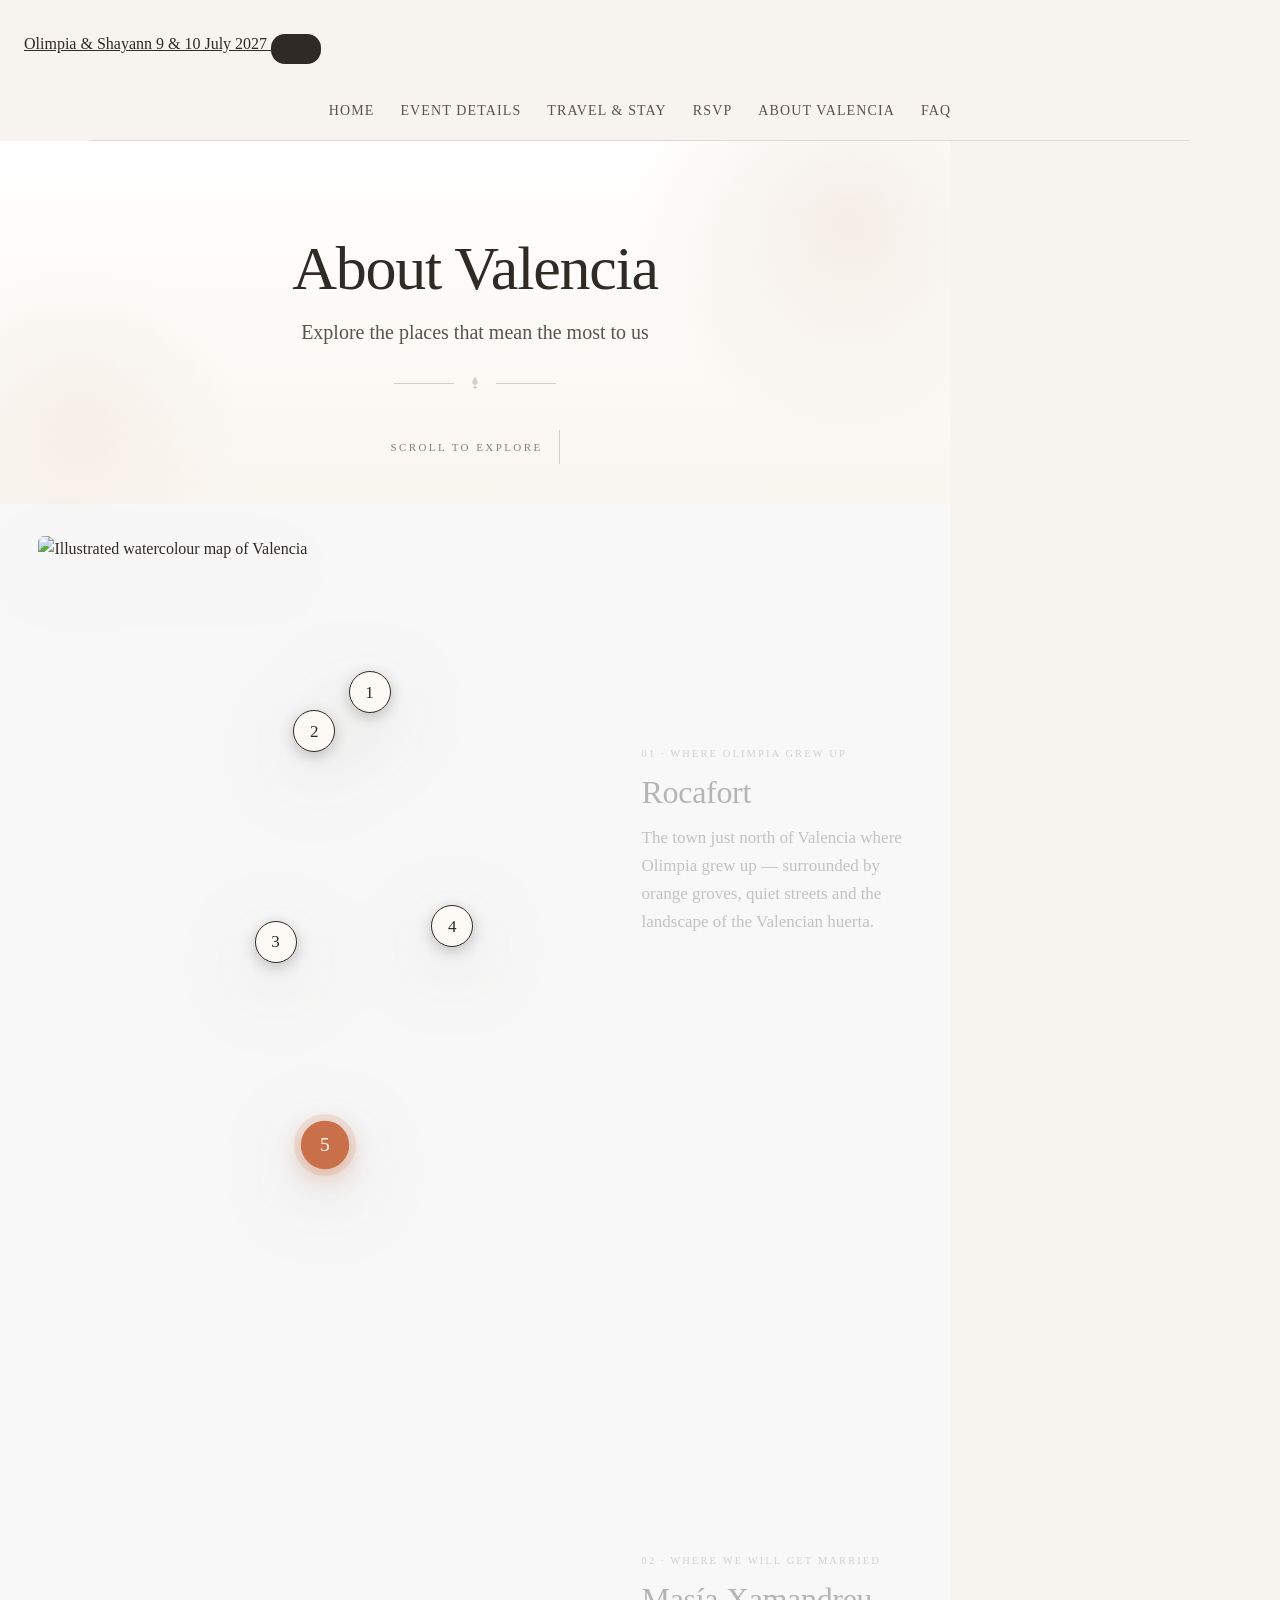
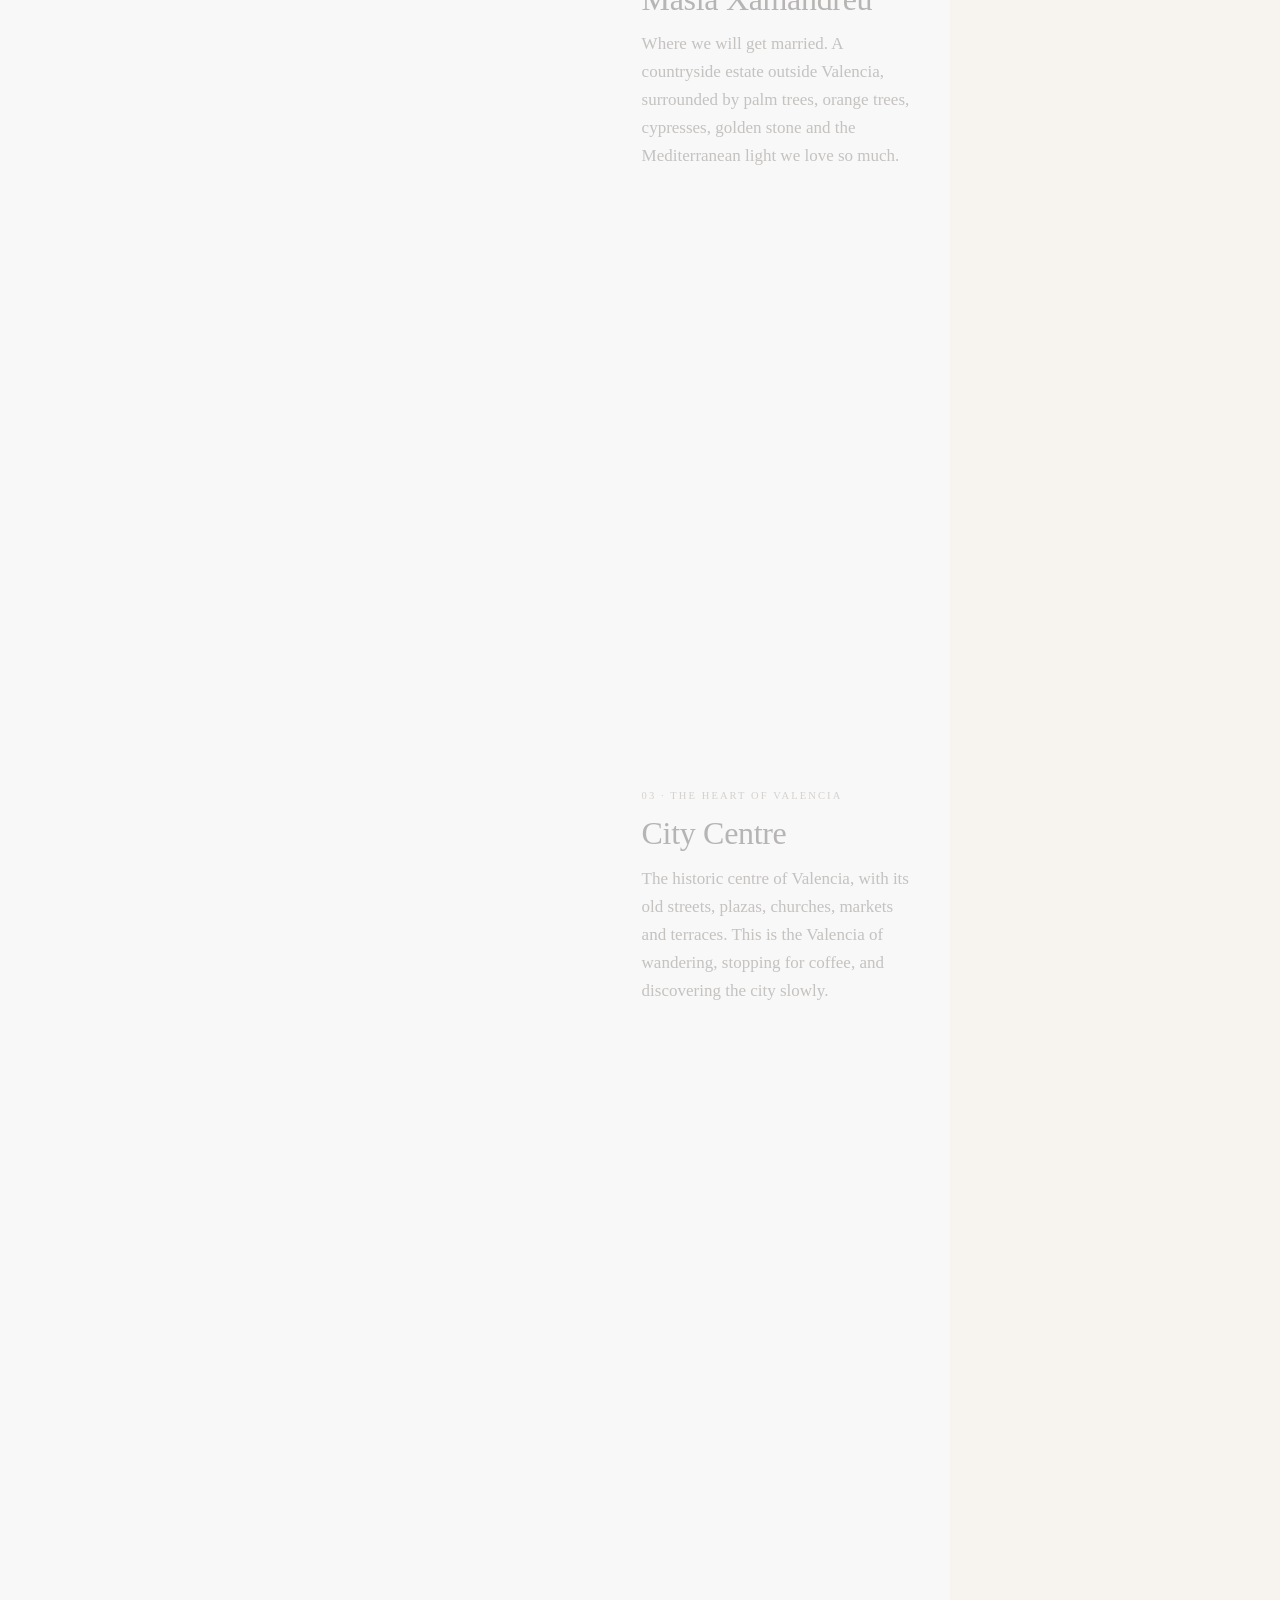
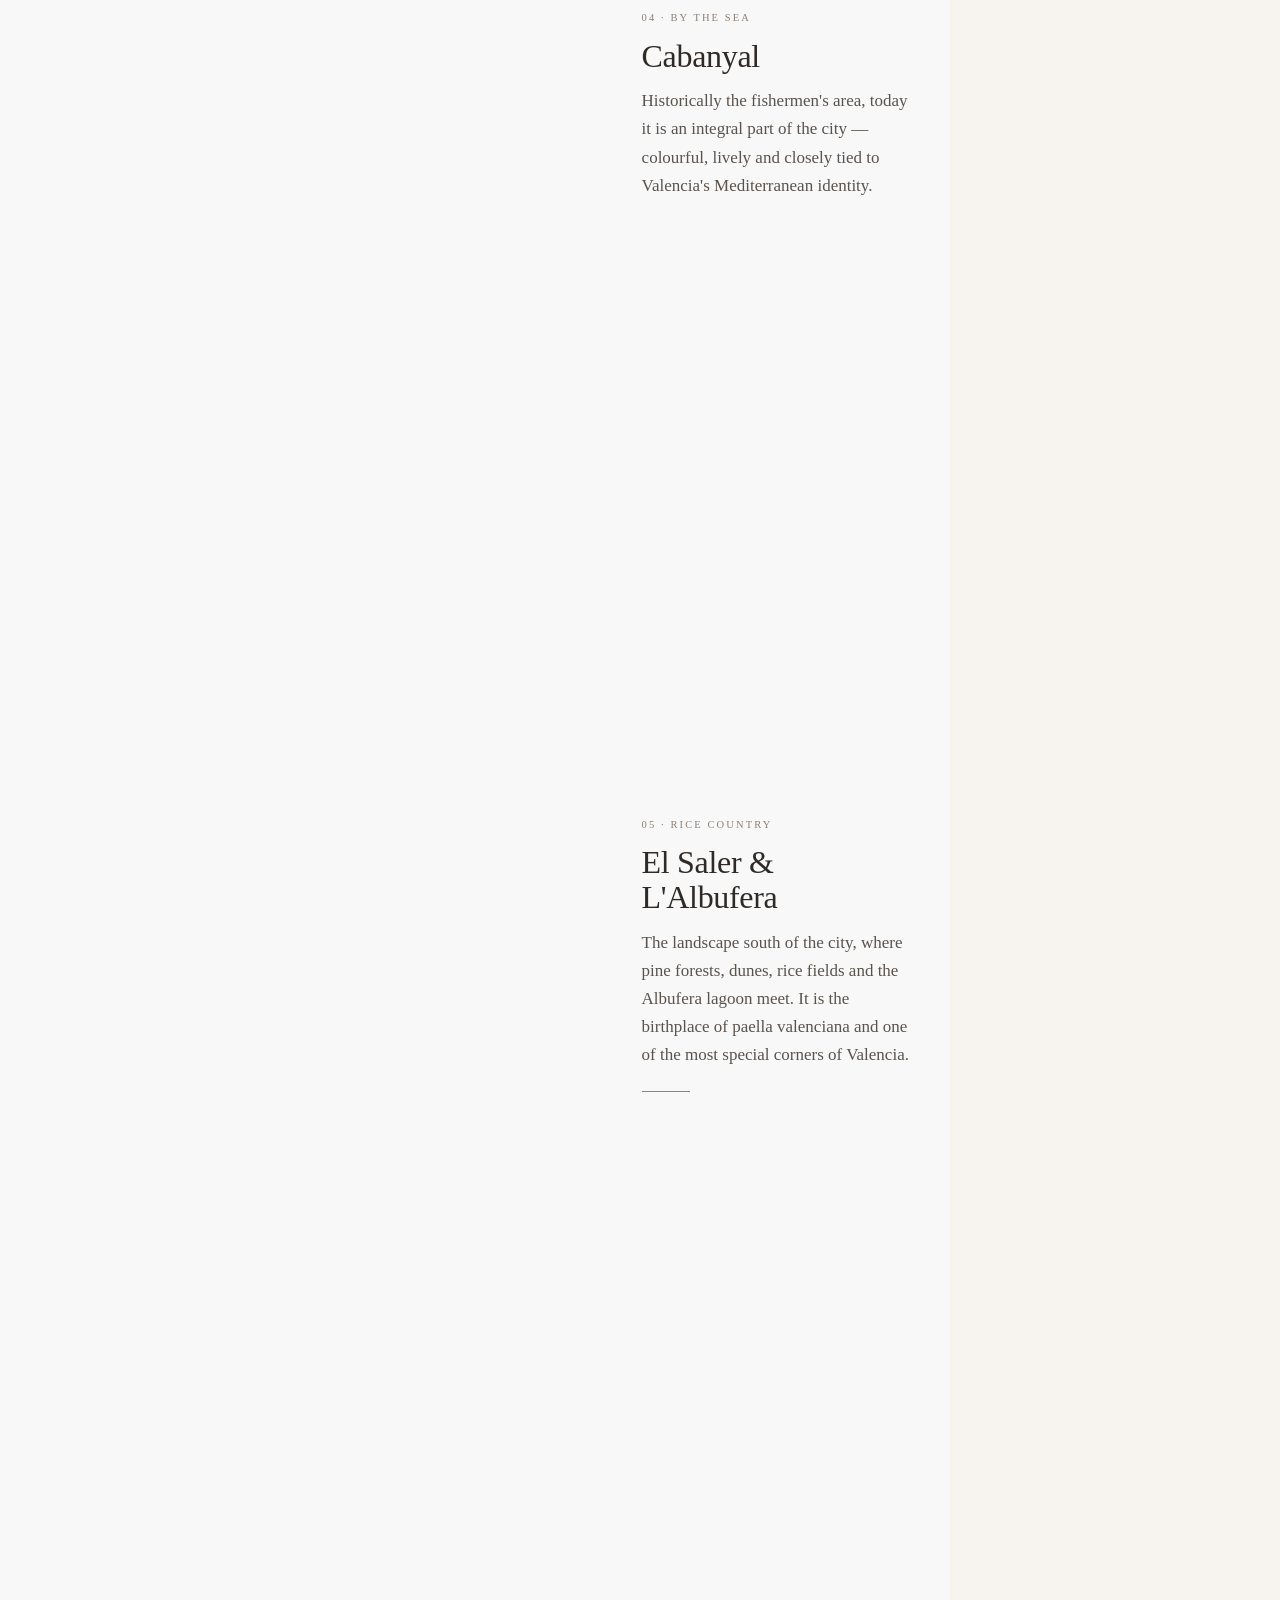
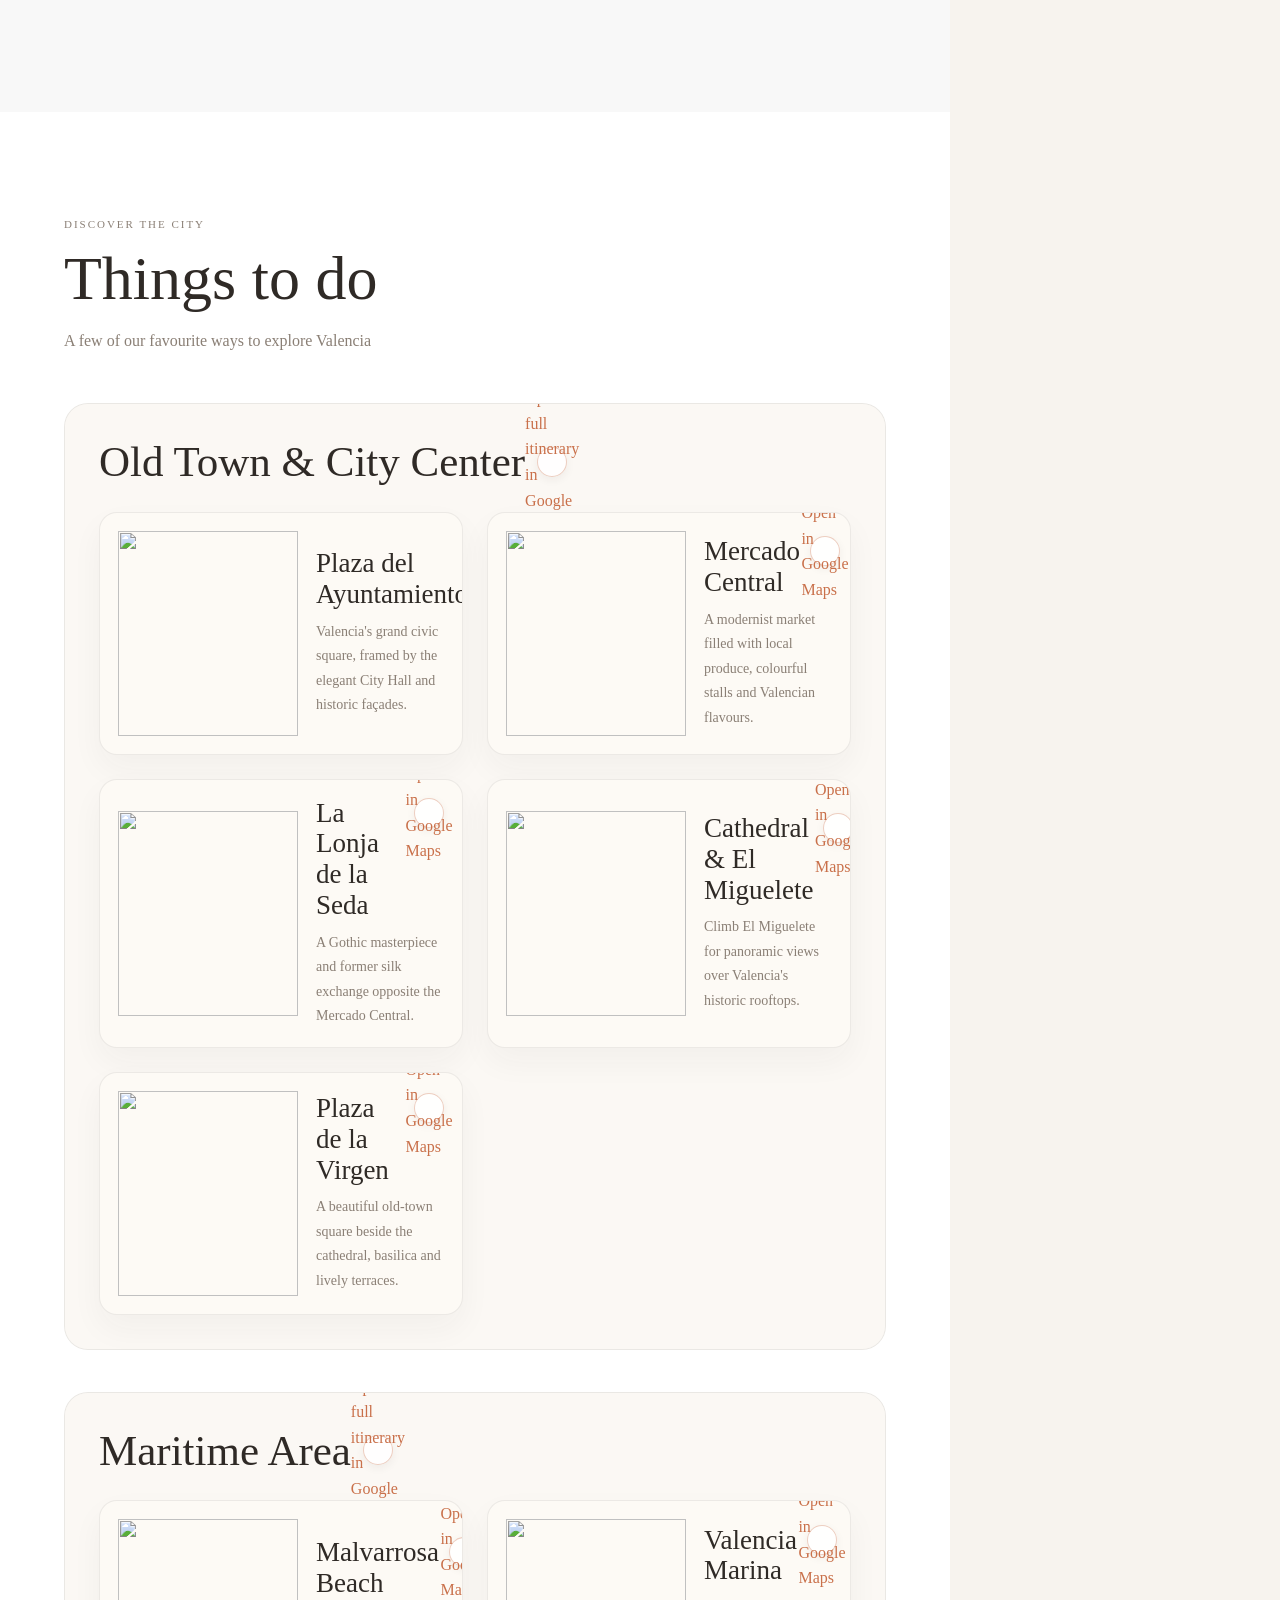
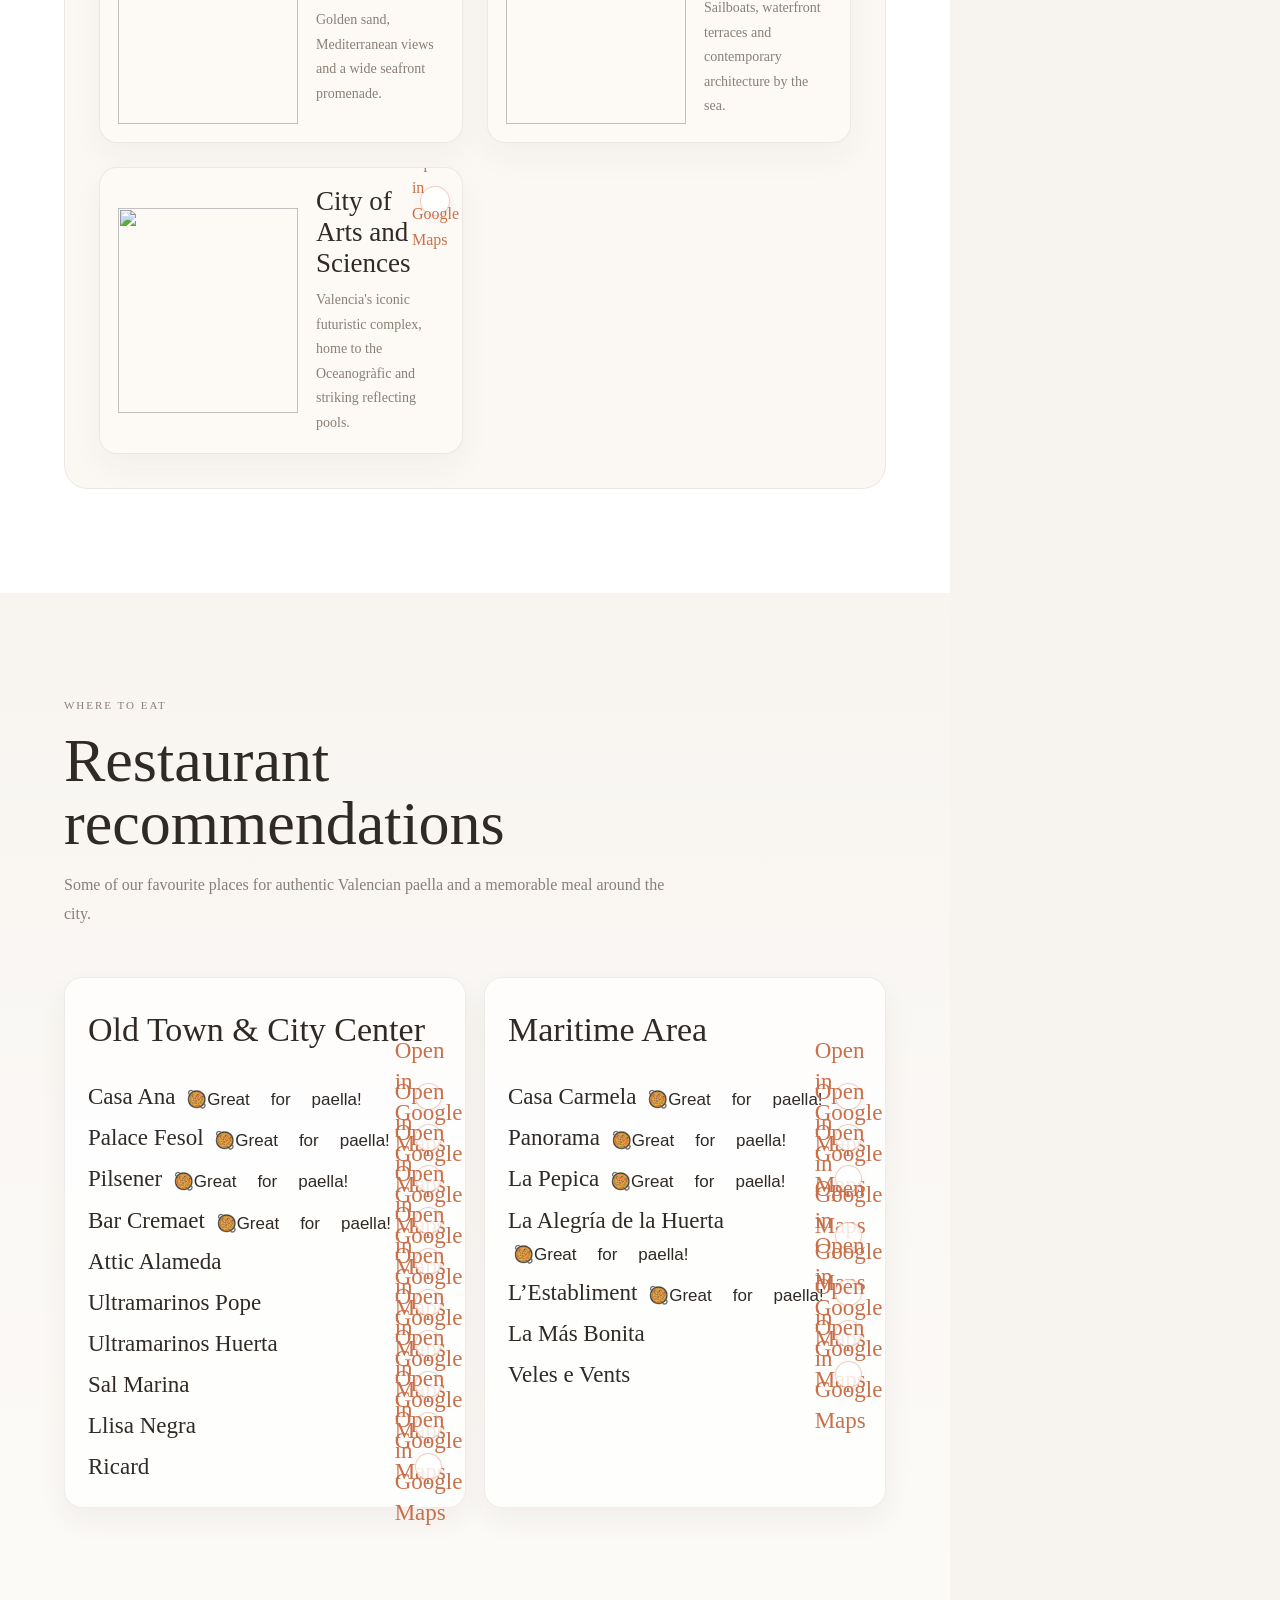
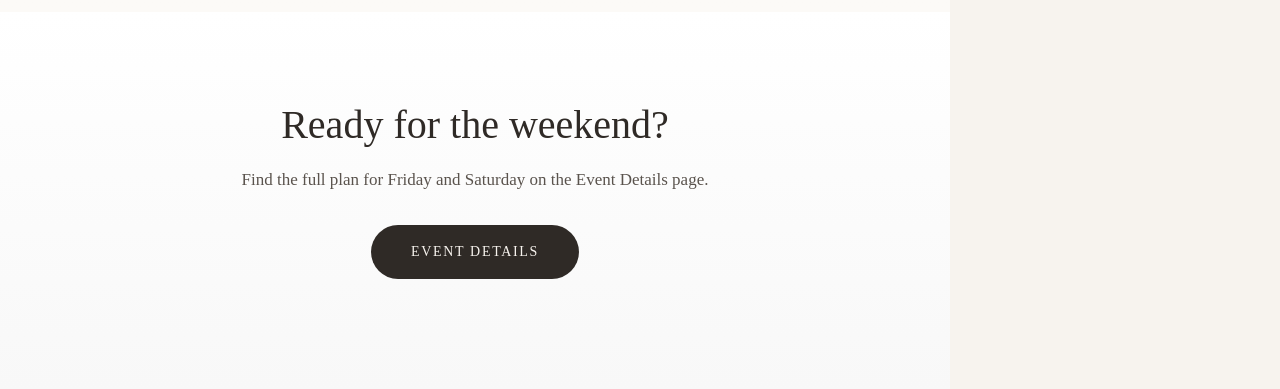
==== commit 312085fb: "Use paella emoji for restaurant recommendations" ====
--- a/public/about-valencia.html
+++ b/public/about-valencia.html
@@ -564,24 +564,24 @@
     }
 
     .av-paella-icon {
-      width: 19px;
-      height: 19px;
+      width: auto;
+      height: auto;
       margin-inline-start: 5px;
       display: inline-flex;
       align-items: center;
       justify-content: center;
-      vertical-align: -2px;
-      color: var(--accent);
+      vertical-align: -1px;
+      font-family: "Apple Color Emoji", "Segoe UI Emoji", "Noto Color Emoji", sans-serif;
+      font-size: 17px;
+      line-height: 1;
+    }
+
+    .av-paella-icon::before {
+      content: "🥘";
     }
 
     .av-paella-icon svg {
-      width: 100%;
-      height: 100%;
-      fill: none;
-      stroke: currentColor;
-      stroke-width: 1.5;
-      stroke-linecap: round;
-      stroke-linejoin: round;
+      display: none;
     }
 
     .av-restaurant-list .av-map-link {
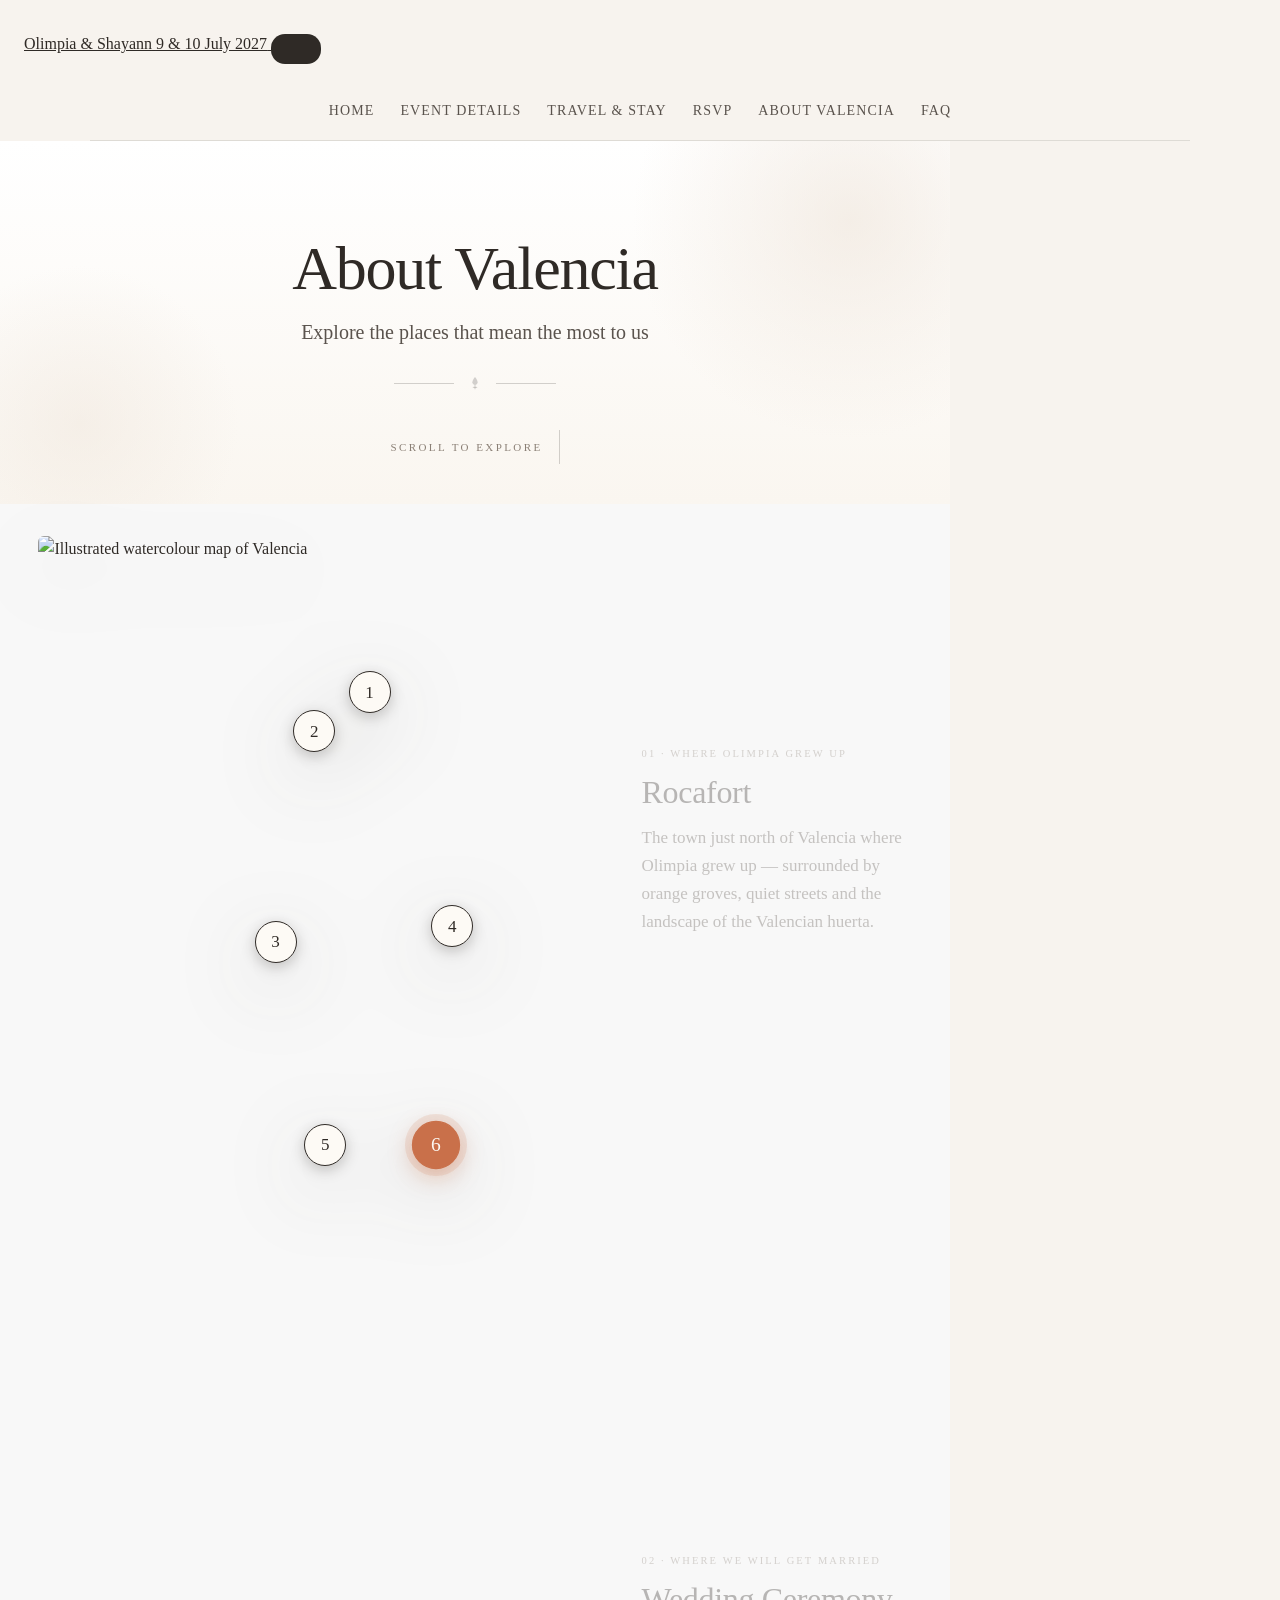
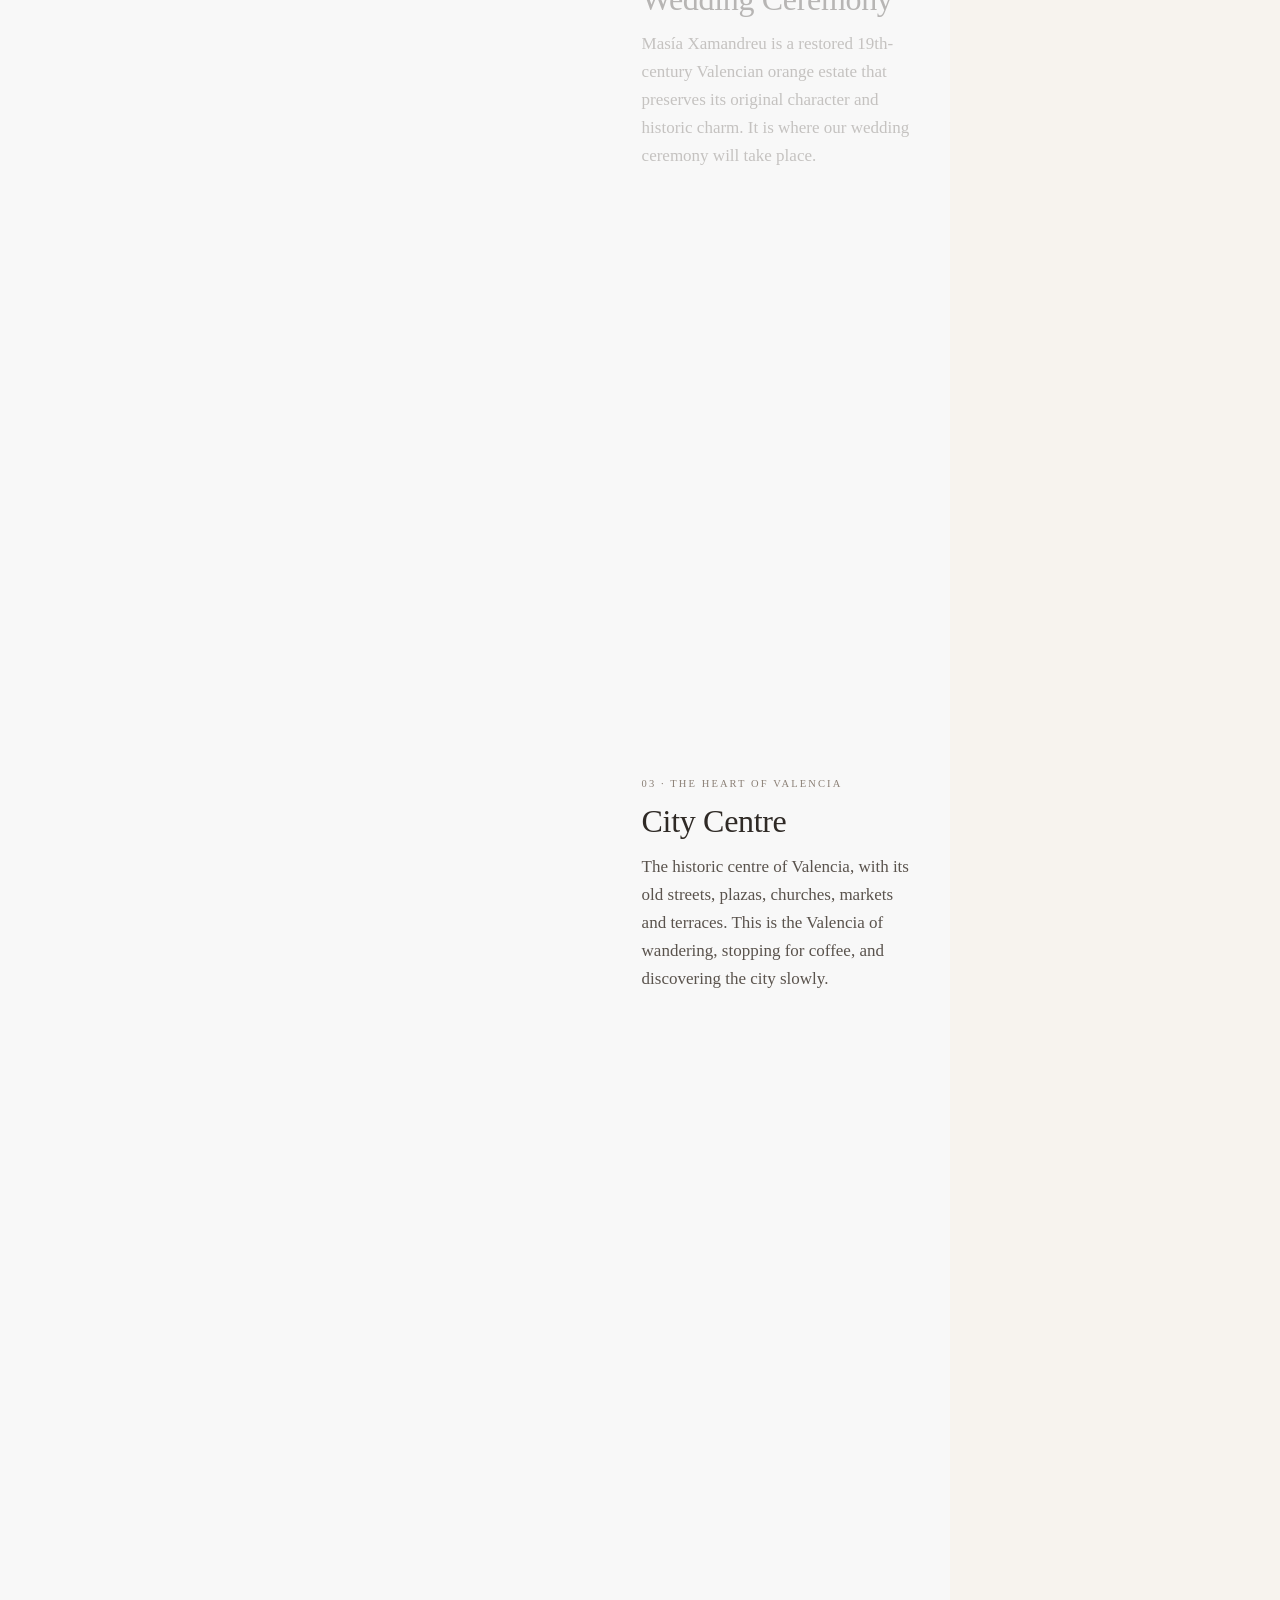
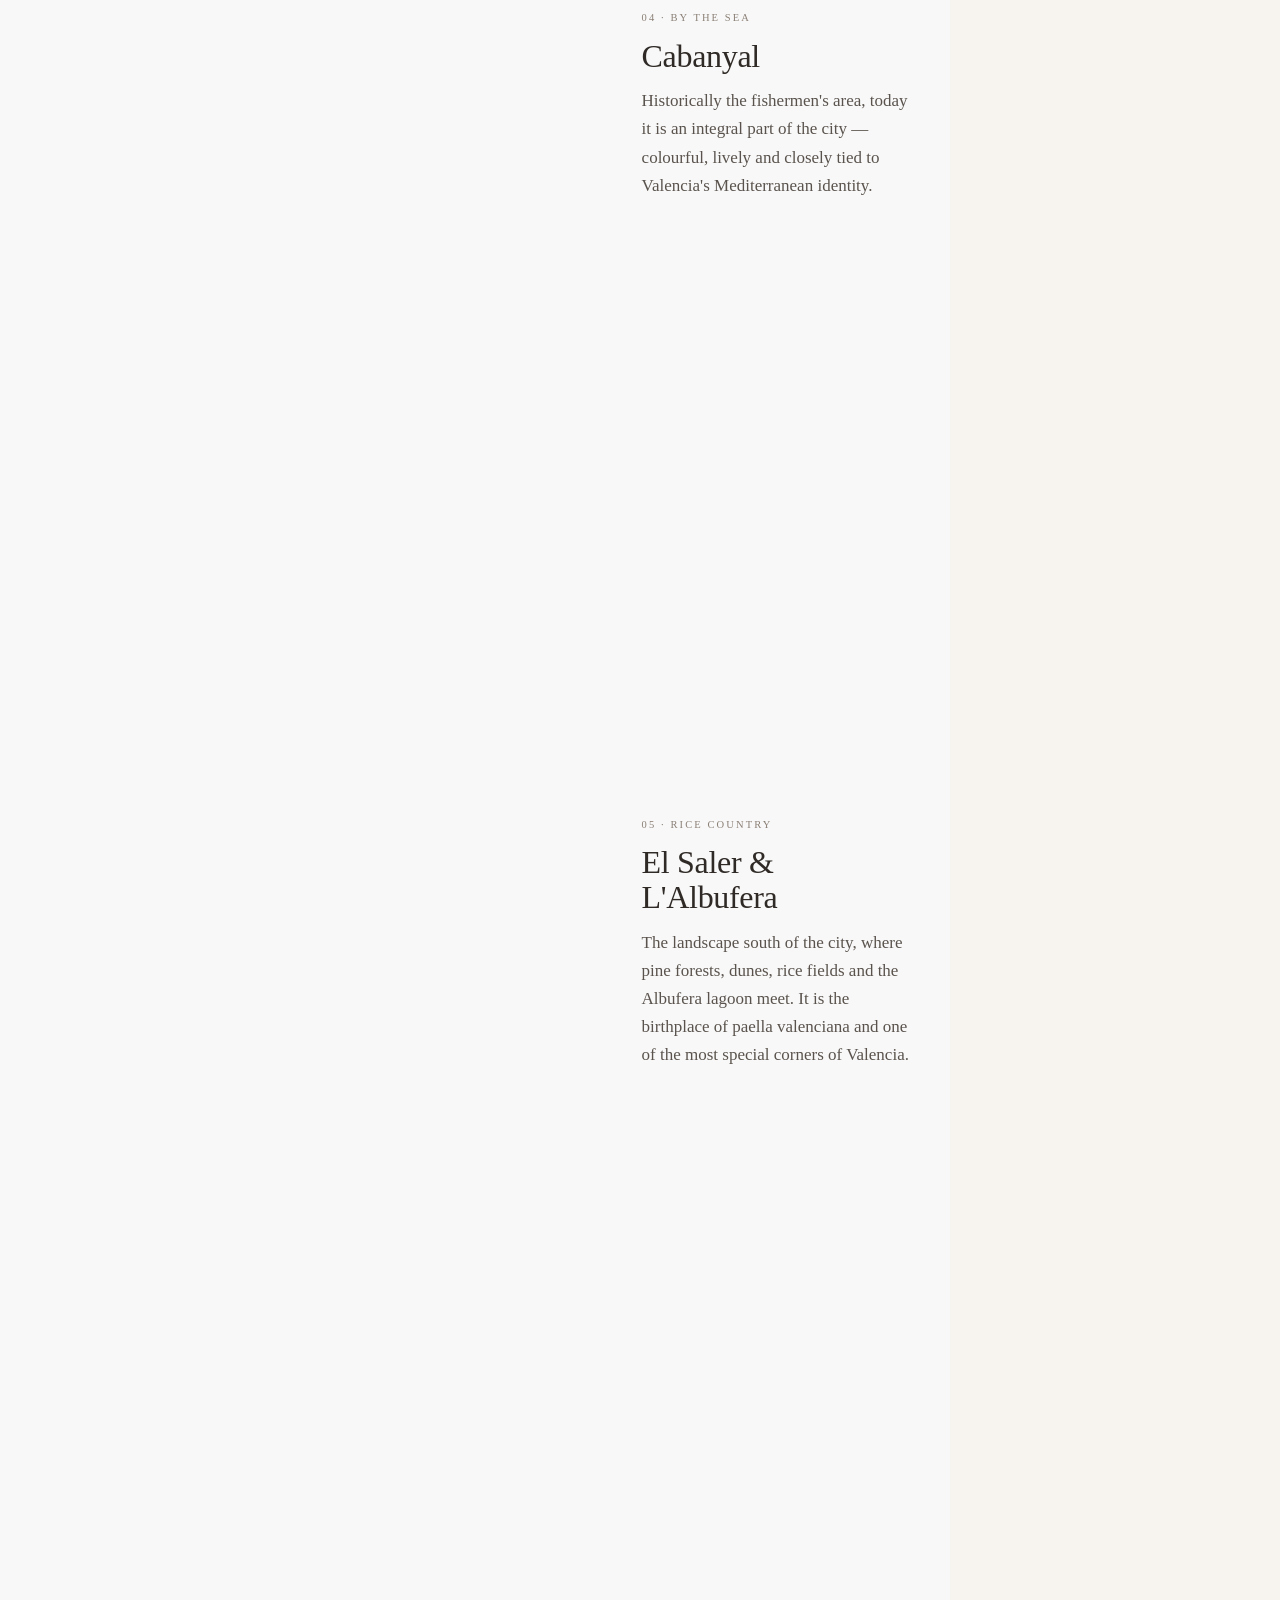
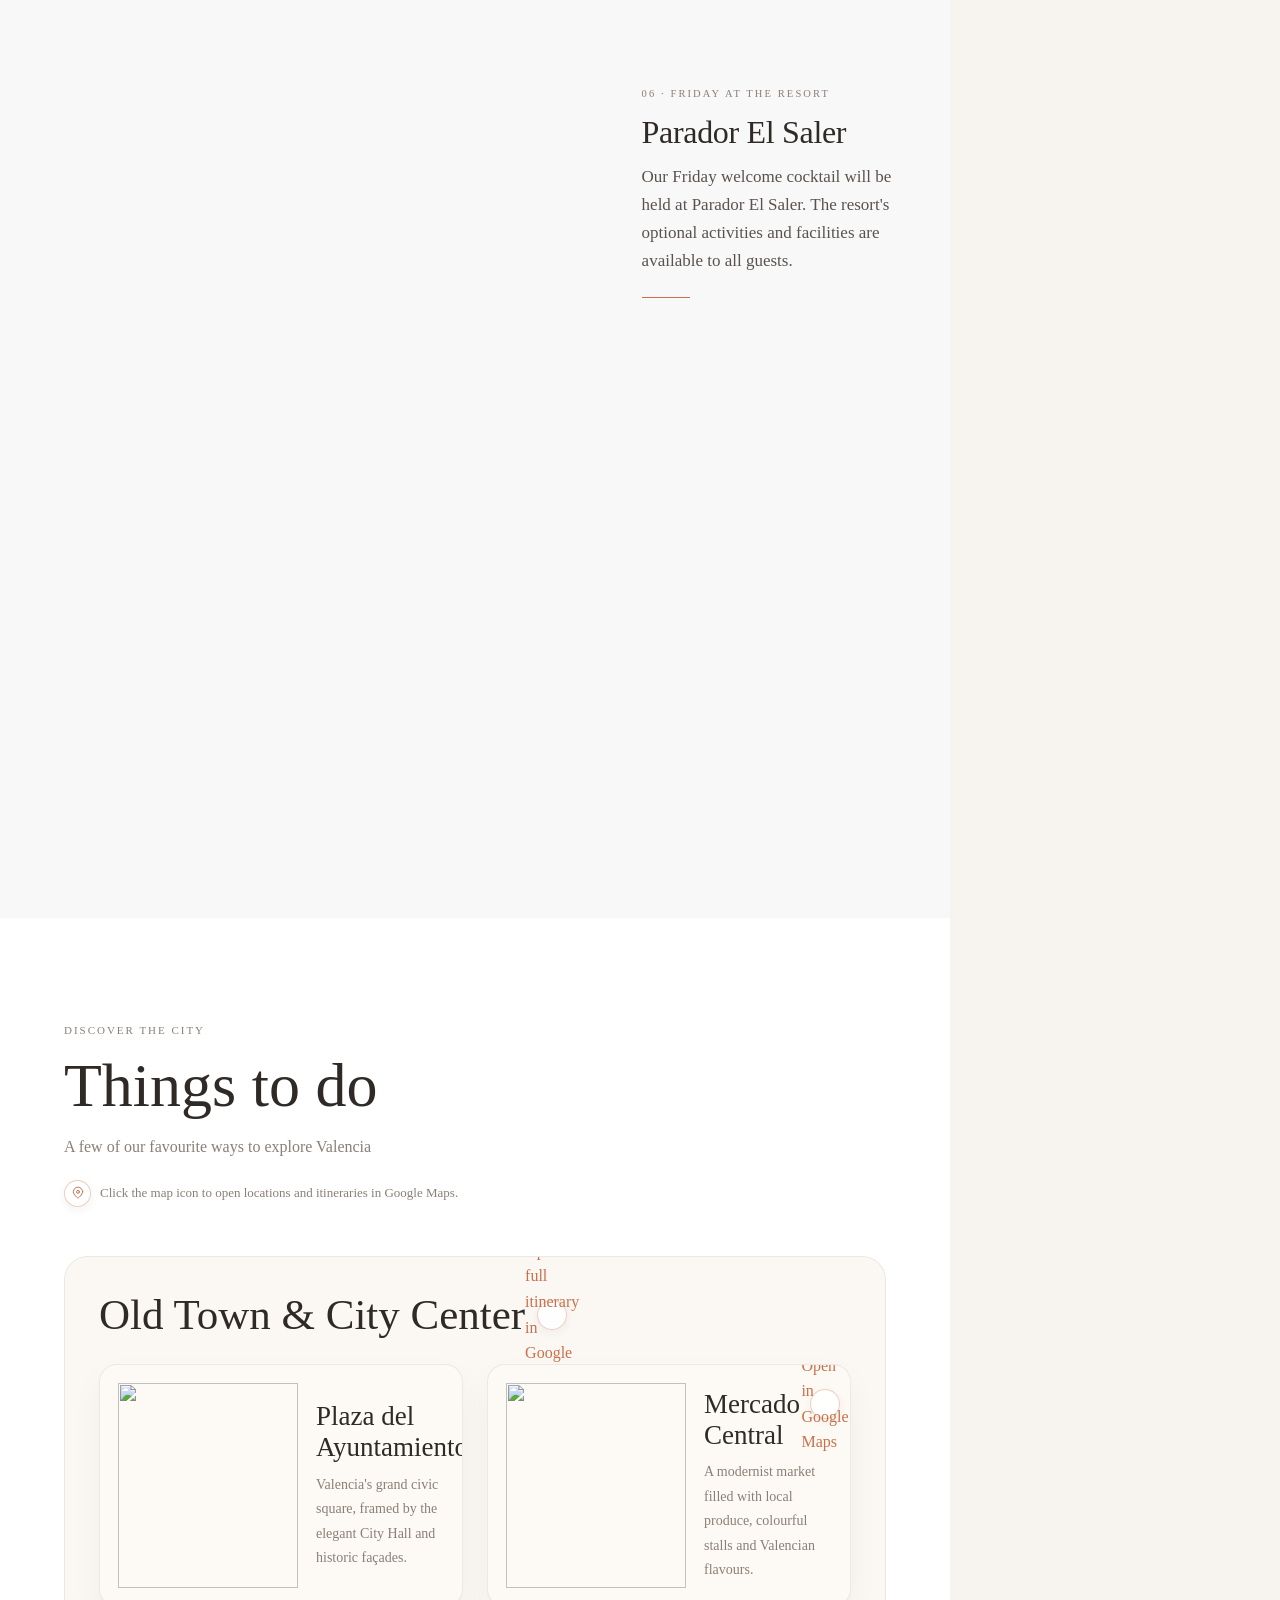
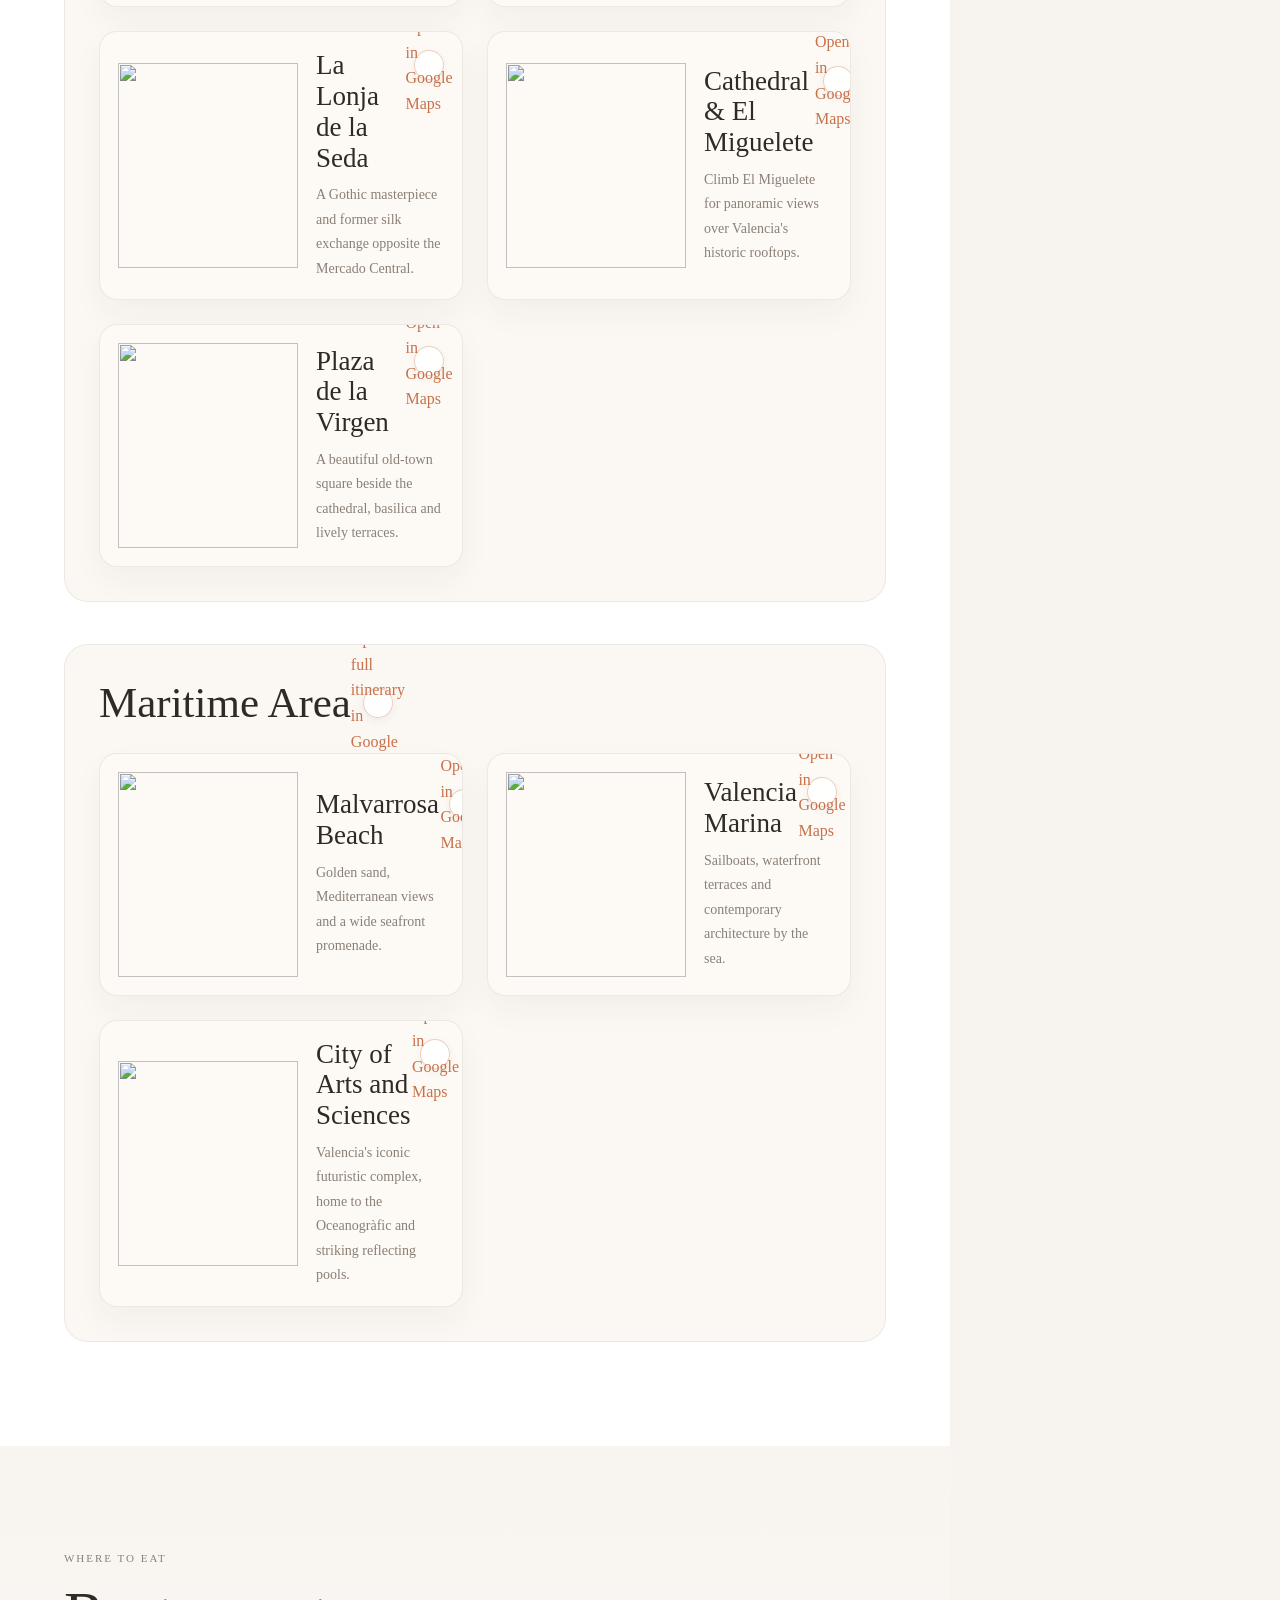
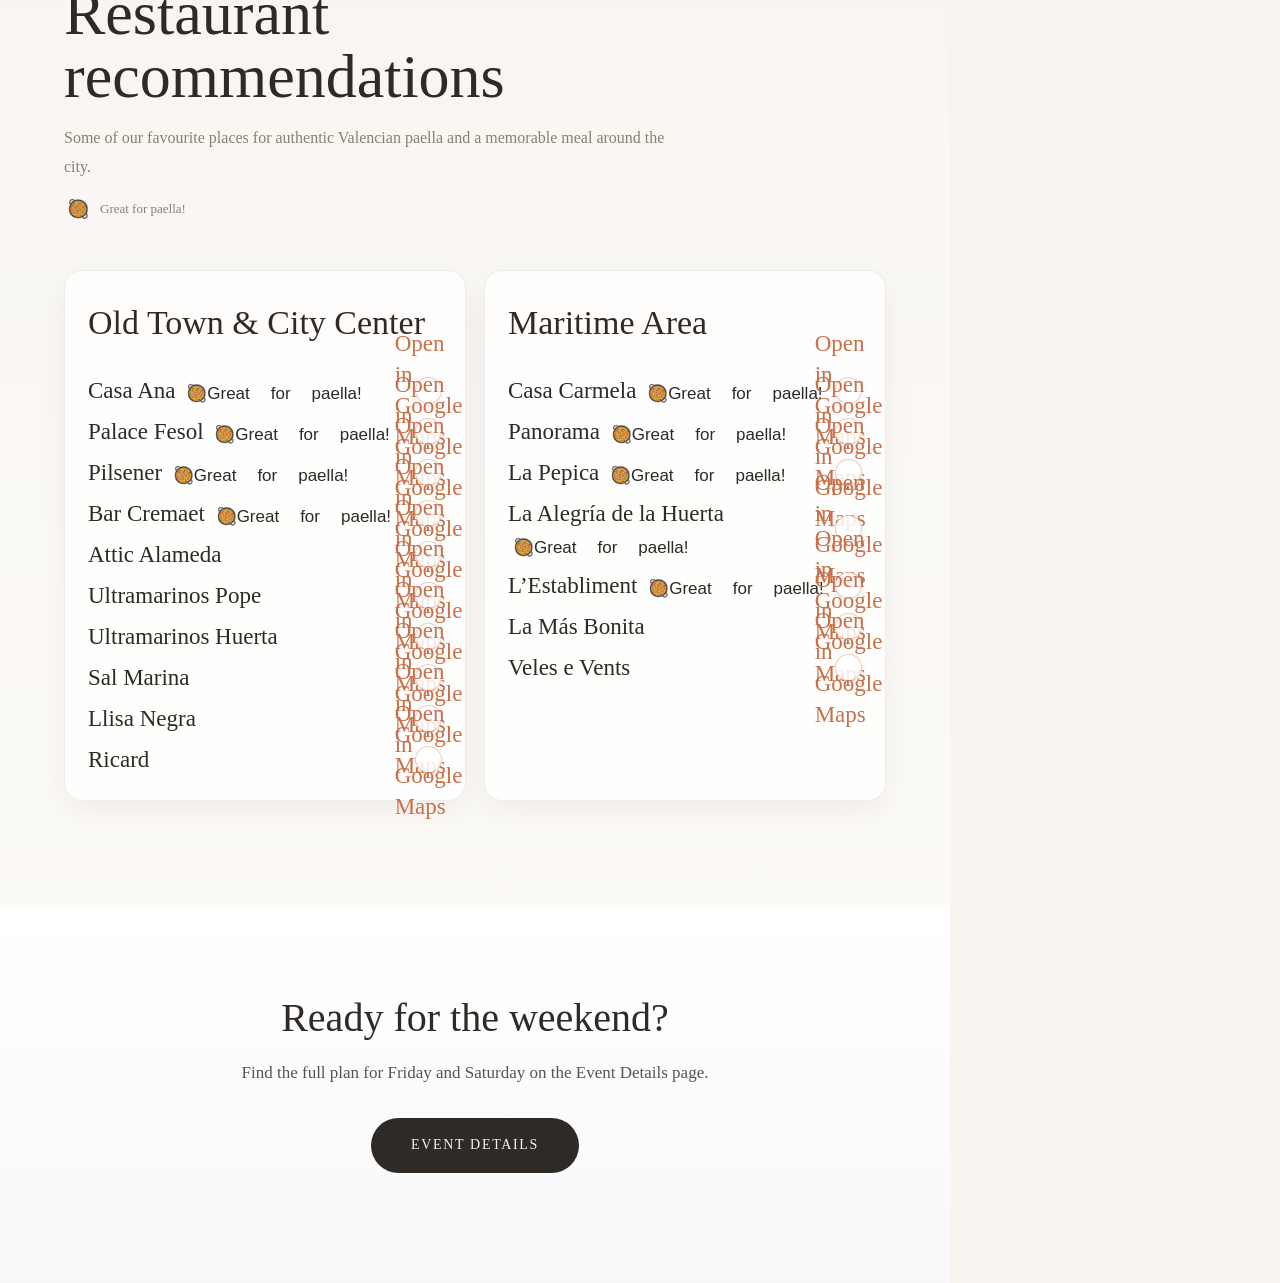
==== commit 36e41d48: "Enhance Valencia map and guide legends" ====
--- a/public/about-valencia.html
+++ b/public/about-valencia.html
@@ -5,6 +5,8 @@
   <meta name="viewport" content="width=device-width, initial-scale=1.0" />
   <title>About Valencia — Olimpia & Shayann</title>
   <link rel="stylesheet" href="/styles/main.css" />
+  <link rel="stylesheet" href="/styles/password-gate.css" />
+  <script src="/scripts/password-gate.js"></script>
   <script src="/scripts/navigation.js" defer></script>
   <script src="/scripts/language.js" defer></script>
 
@@ -348,6 +350,28 @@
       color: var(--muted);
       font-size: 16px;
       line-height: 1.8;
+    }
+
+    .av-guide-legend {
+      display: inline-flex;
+      align-items: center;
+      gap: 9px;
+      margin-top: 18px;
+      color: var(--muted);
+      font-size: 13px;
+      line-height: 1.4;
+    }
+
+    .av-guide-legend .av-map-link {
+      width: 27px;
+      height: 27px;
+      pointer-events: none;
+    }
+
+    .av-guide-legend .av-paella-icon {
+      width: 27px;
+      margin: 0;
+      font-size: 18px;
     }
 
     .av-things-grid {
@@ -925,6 +949,10 @@
             <div class="av-callout" data-step="5" style="top: 78%; left: 52%;">
               <span class="av-callout-pin">5</span>
             </div>
+
+            <div class="av-callout" data-step="6" style="top: 78%; left: 72%;">
+              <span class="av-callout-pin">6</span>
+            </div>
           </div>
         </div>
 
@@ -943,10 +971,10 @@
 
           <article class="av-step" data-step="2">
             <span class="av-step-label">02 &middot; Where we will get married</span>
-            <h2 class="av-step-title">Masía Xamandreu</h2>
+            <h2 class="av-step-title">Wedding Ceremony</h2>
             <p class="av-step-desc">
-              Where we will get married. A countryside estate outside Valencia, surrounded by palm
-              trees, orange trees, cypresses, golden stone and the Mediterranean light we love so much.
+              Masía Xamandreu is a restored 19th-century Valencian orange estate that preserves its
+              original character and historic charm. It is where our wedding ceremony will take place.
             </p>
             <span class="av-step-rule"></span>
           </article>
@@ -981,6 +1009,16 @@
             <span class="av-step-rule"></span>
           </article>
 
+          <article class="av-step" data-step="6">
+            <span class="av-step-label">06 &middot; Friday at the resort</span>
+            <h2 class="av-step-title">Parador El Saler</h2>
+            <p class="av-step-desc">
+              Our Friday welcome cocktail will be held at Parador El Saler. The resort's optional
+              activities and facilities are available to all guests.
+            </p>
+            <span class="av-step-rule"></span>
+          </article>
+
         </div>
       </div>
     </section>
@@ -992,6 +1030,10 @@
           <span class="av-guide-eyebrow">Discover the city</span>
           <h2 id="things-to-do-title" class="av-guide-title">Things to do</h2>
           <p class="av-guide-intro">A few of our favourite ways to explore Valencia</p>
+          <div class="av-guide-legend">
+            <span class="av-map-link" aria-hidden="true"><svg viewBox="0 0 24 24"><use href="#map-pin-icon"></use></svg></span>
+            <span>Click the map icon to open locations and itineraries in Google Maps.</span>
+          </div>
         </div>
 
         <section class="av-area-group av-area-group--old-town" aria-labelledby="old-town-guide-title">
@@ -1080,6 +1122,10 @@
             Some of our favourite places for authentic Valencian paella and a memorable meal
             around the city.
           </p>
+          <div class="av-guide-legend">
+            <span class="av-paella-icon" aria-hidden="true"></span>
+            <span>Great for paella!</span>
+          </div>
         </div>
 
         <div class="av-restaurant-grid">
@@ -1158,6 +1204,22 @@
       steps.forEach(function (s) {
         observer.observe(s);
       });
+
+      var cityCentreStep = document.querySelector('.av-step[data-step="3"]');
+      if (cityCentreStep) {
+        var earlyCityObserver = new IntersectionObserver(function (entries) {
+          entries.forEach(function (entry) {
+            if (entry.isIntersecting && entry.boundingClientRect.top > 0) {
+              setActive("3");
+            }
+          });
+        }, {
+          rootMargin: isMobile ? "0px 0px -22% 0px" : "0px 0px -28% 0px",
+          threshold: 0
+        });
+
+        earlyCityObserver.observe(cityCentreStep);
+      }
     })();
   </script>
 </body>
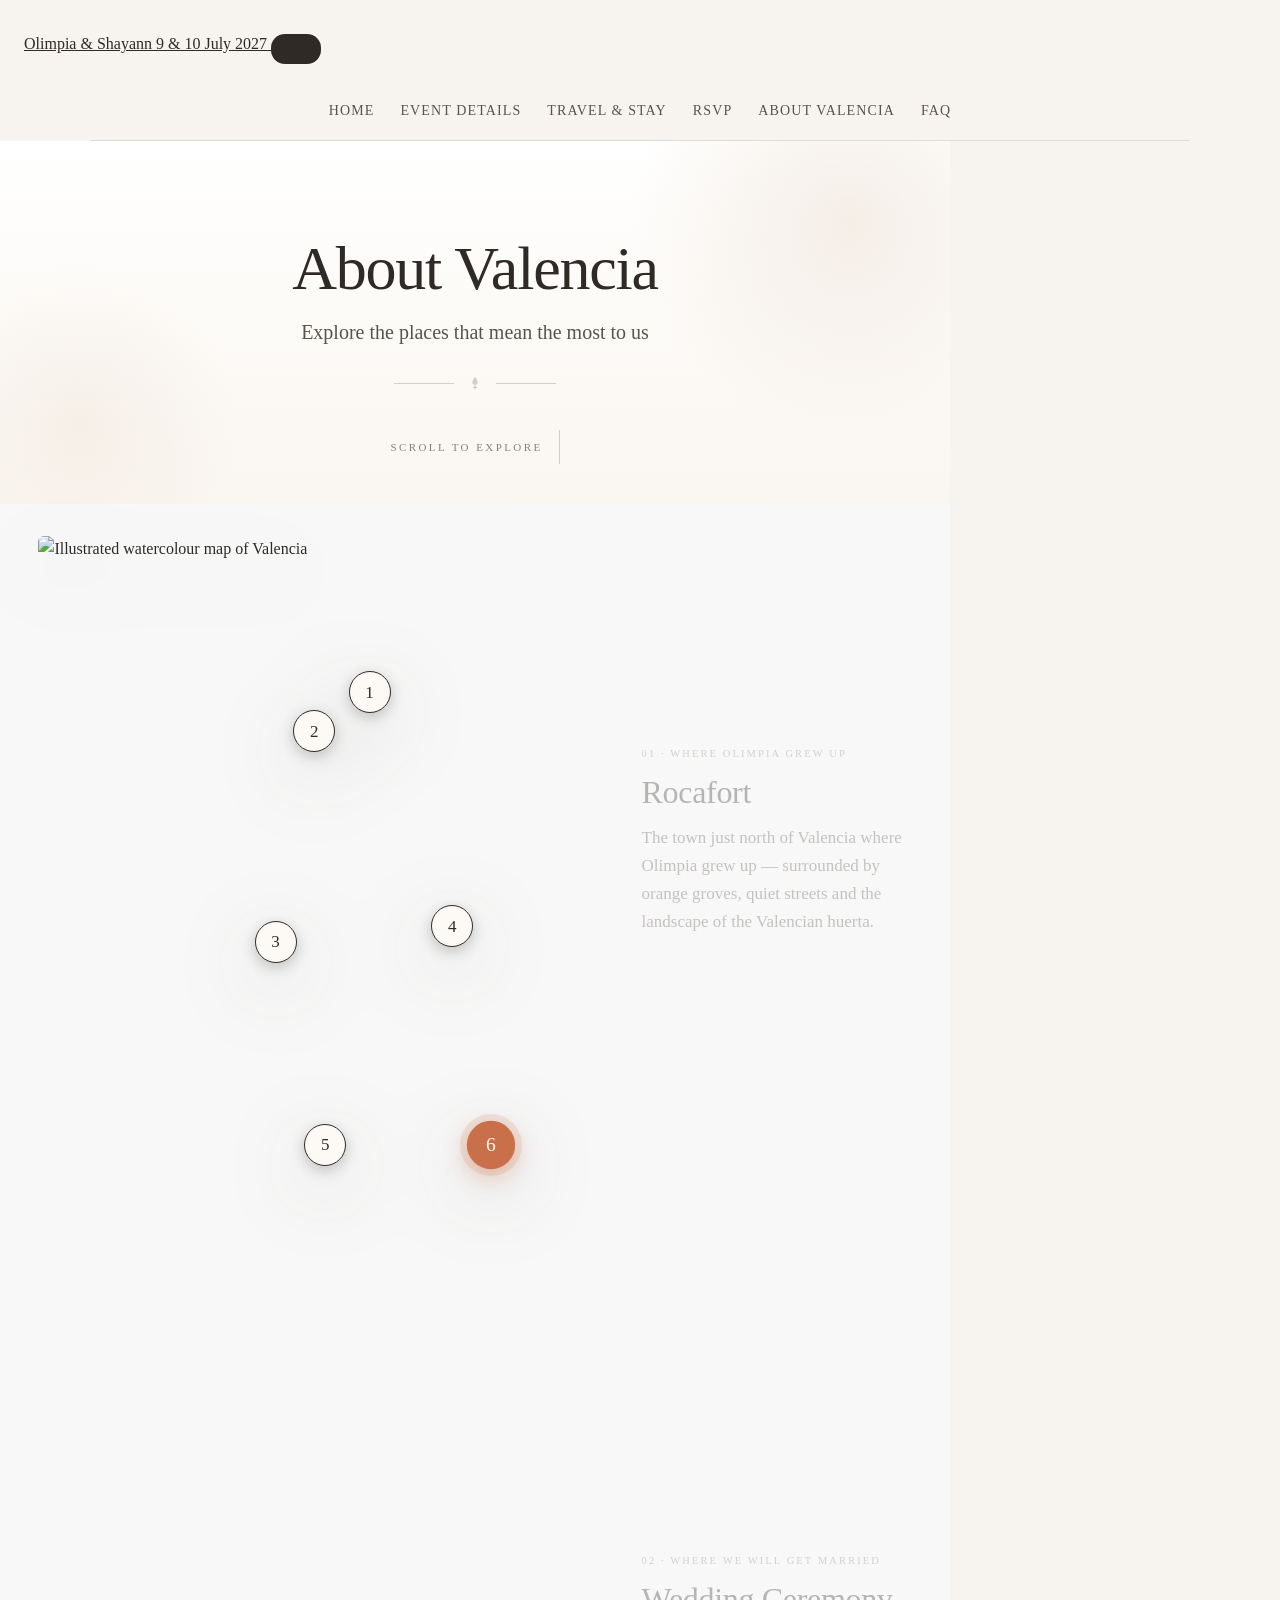
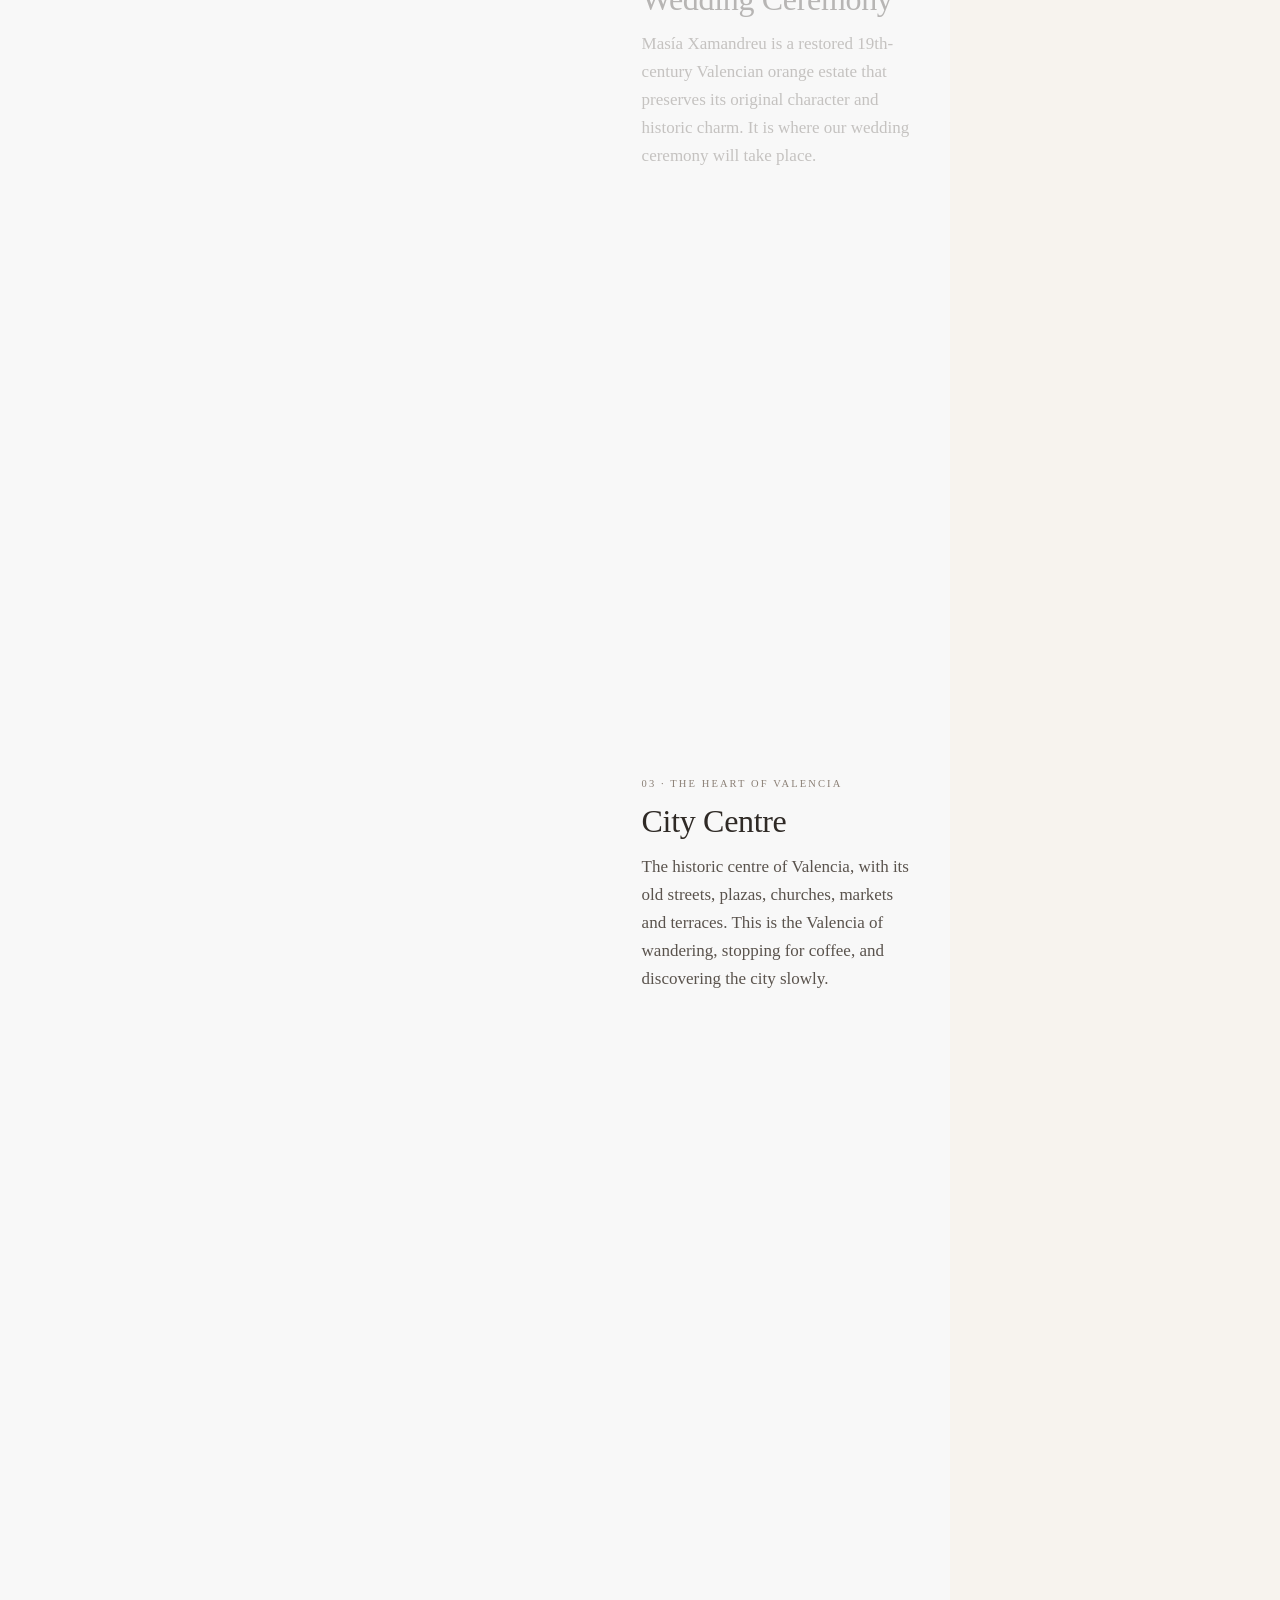
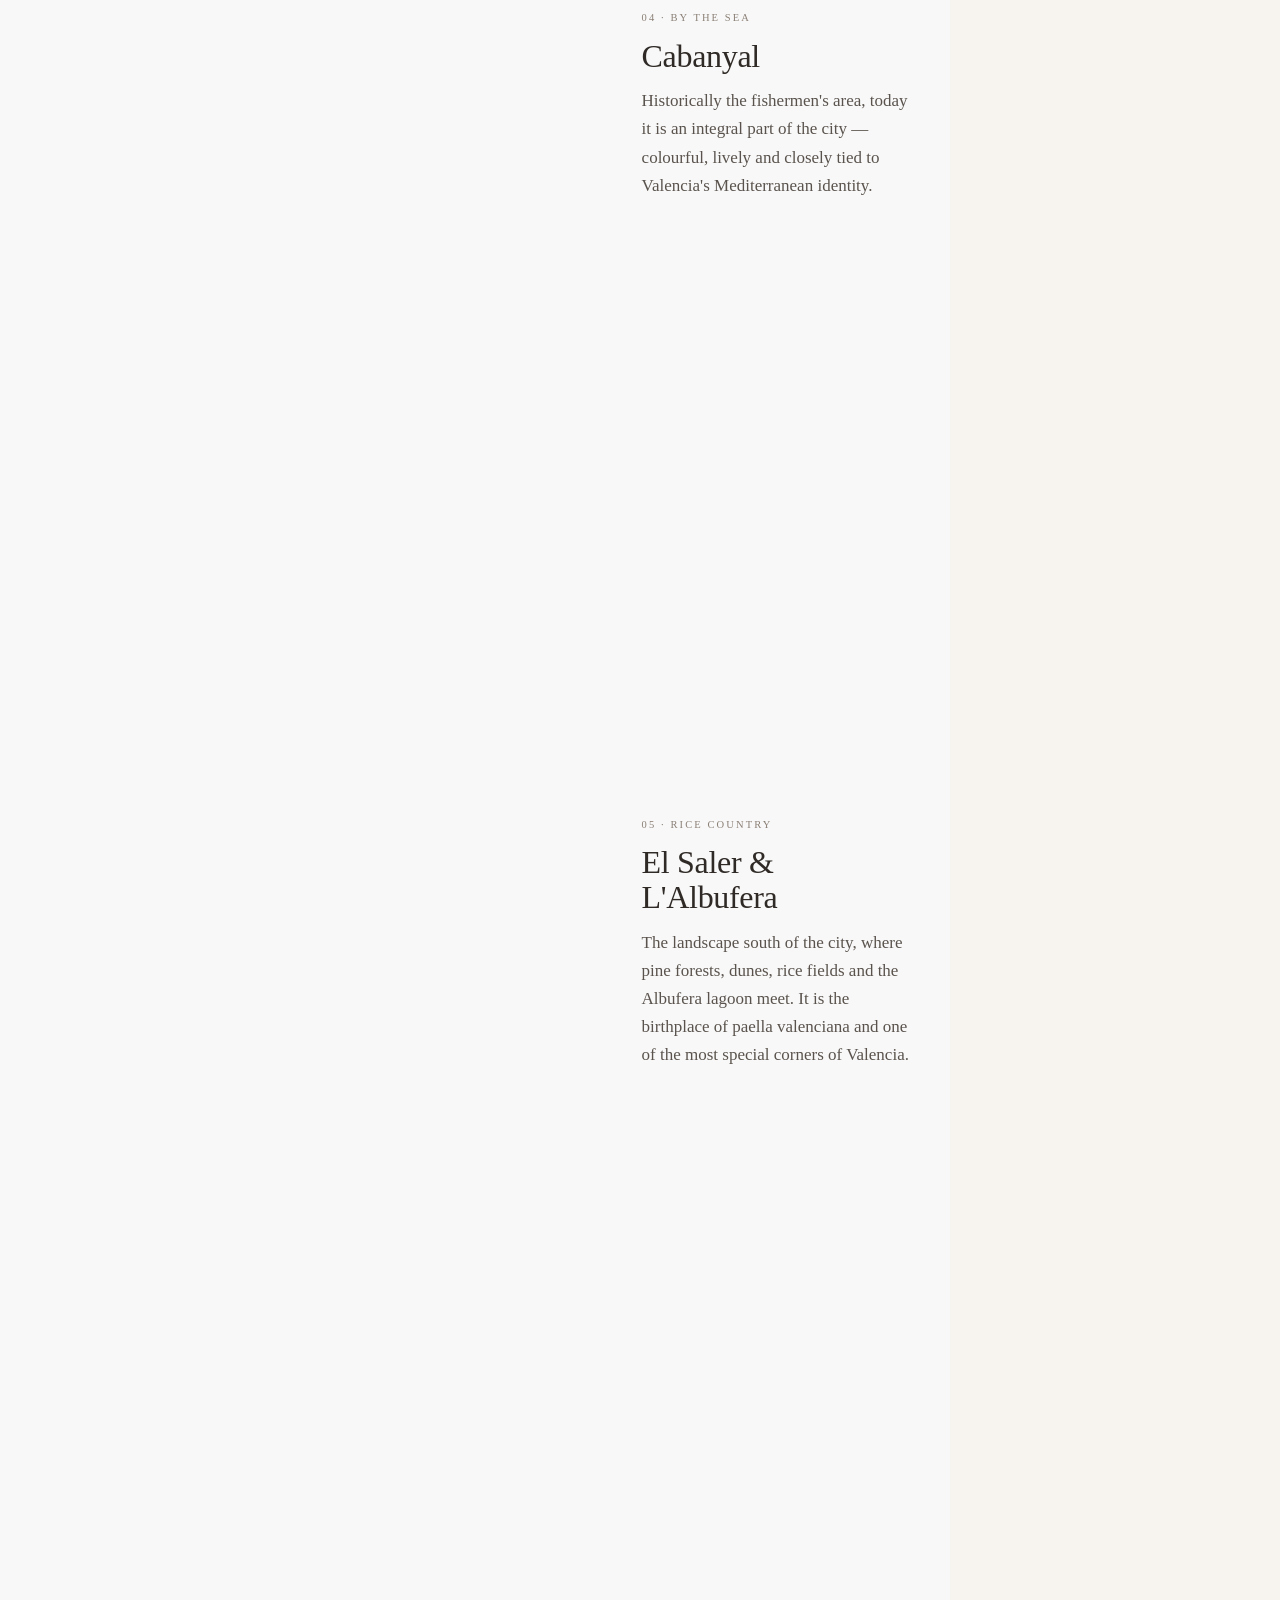
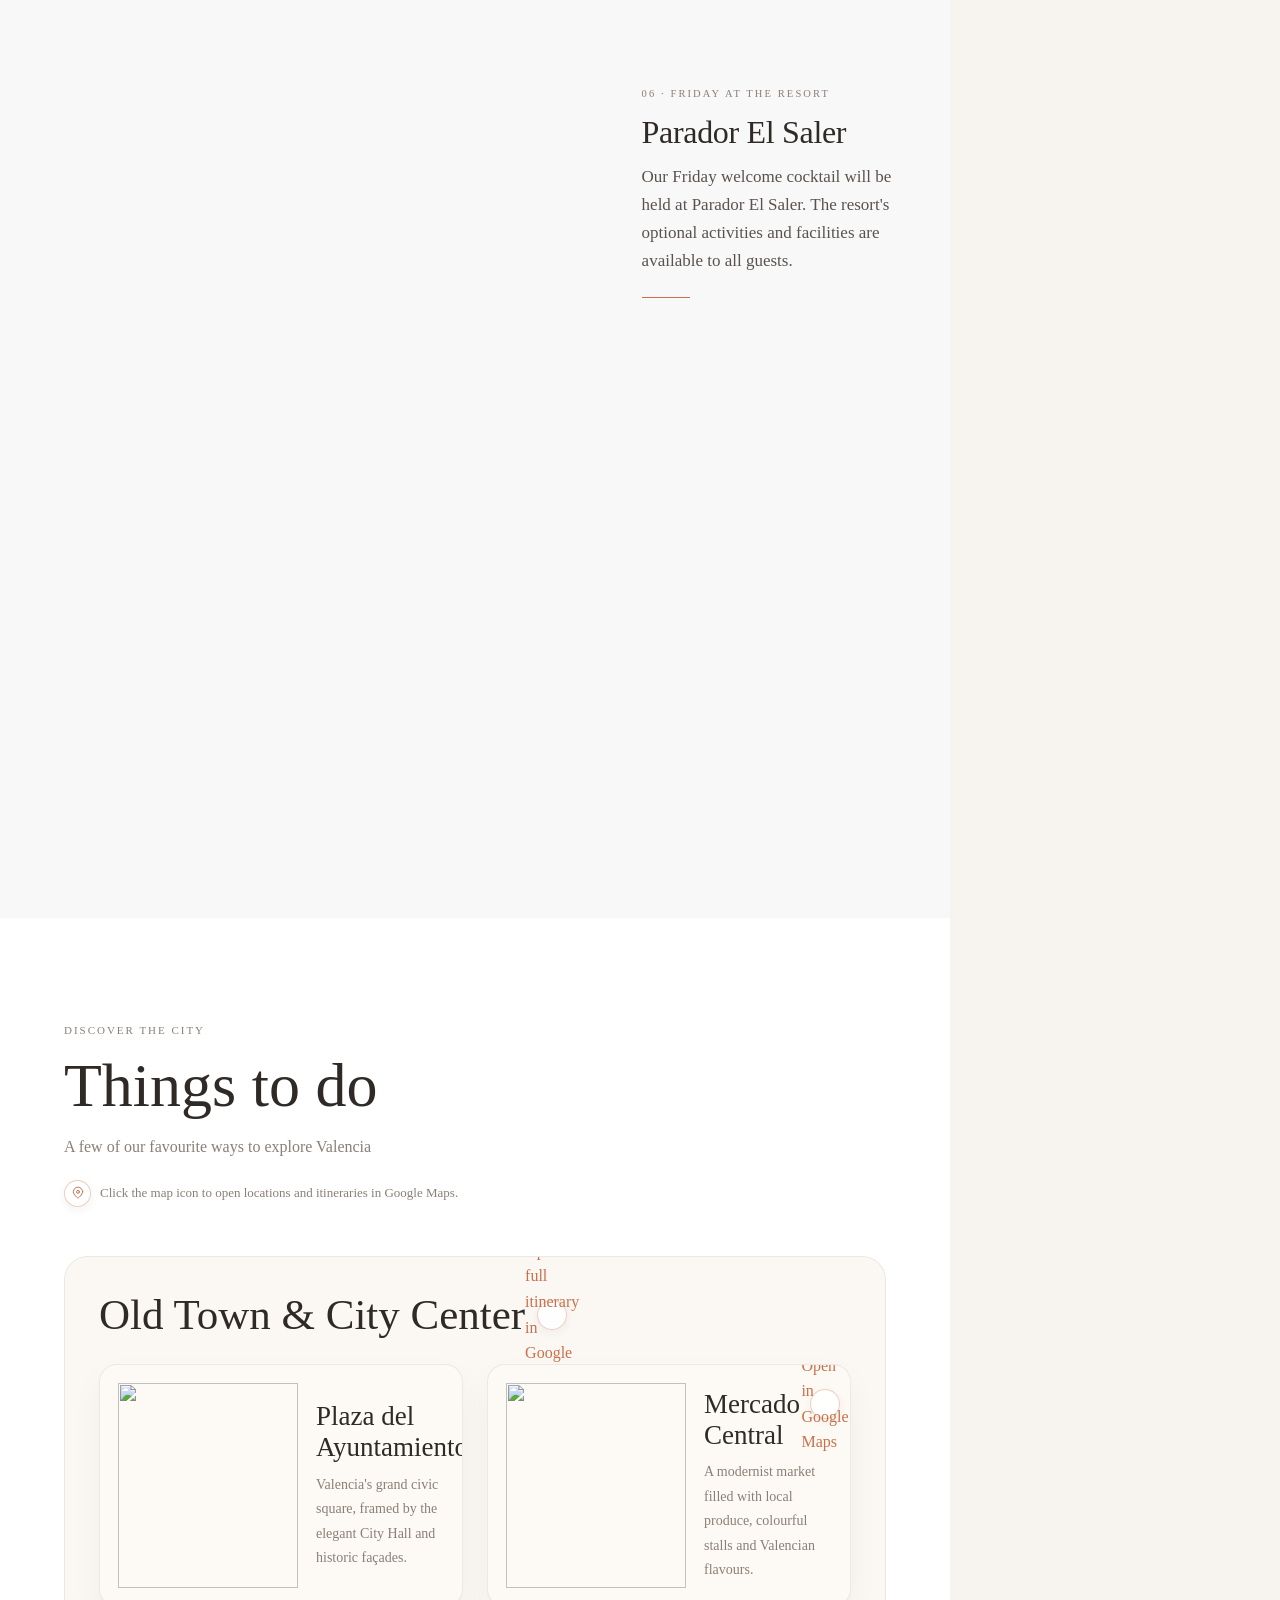
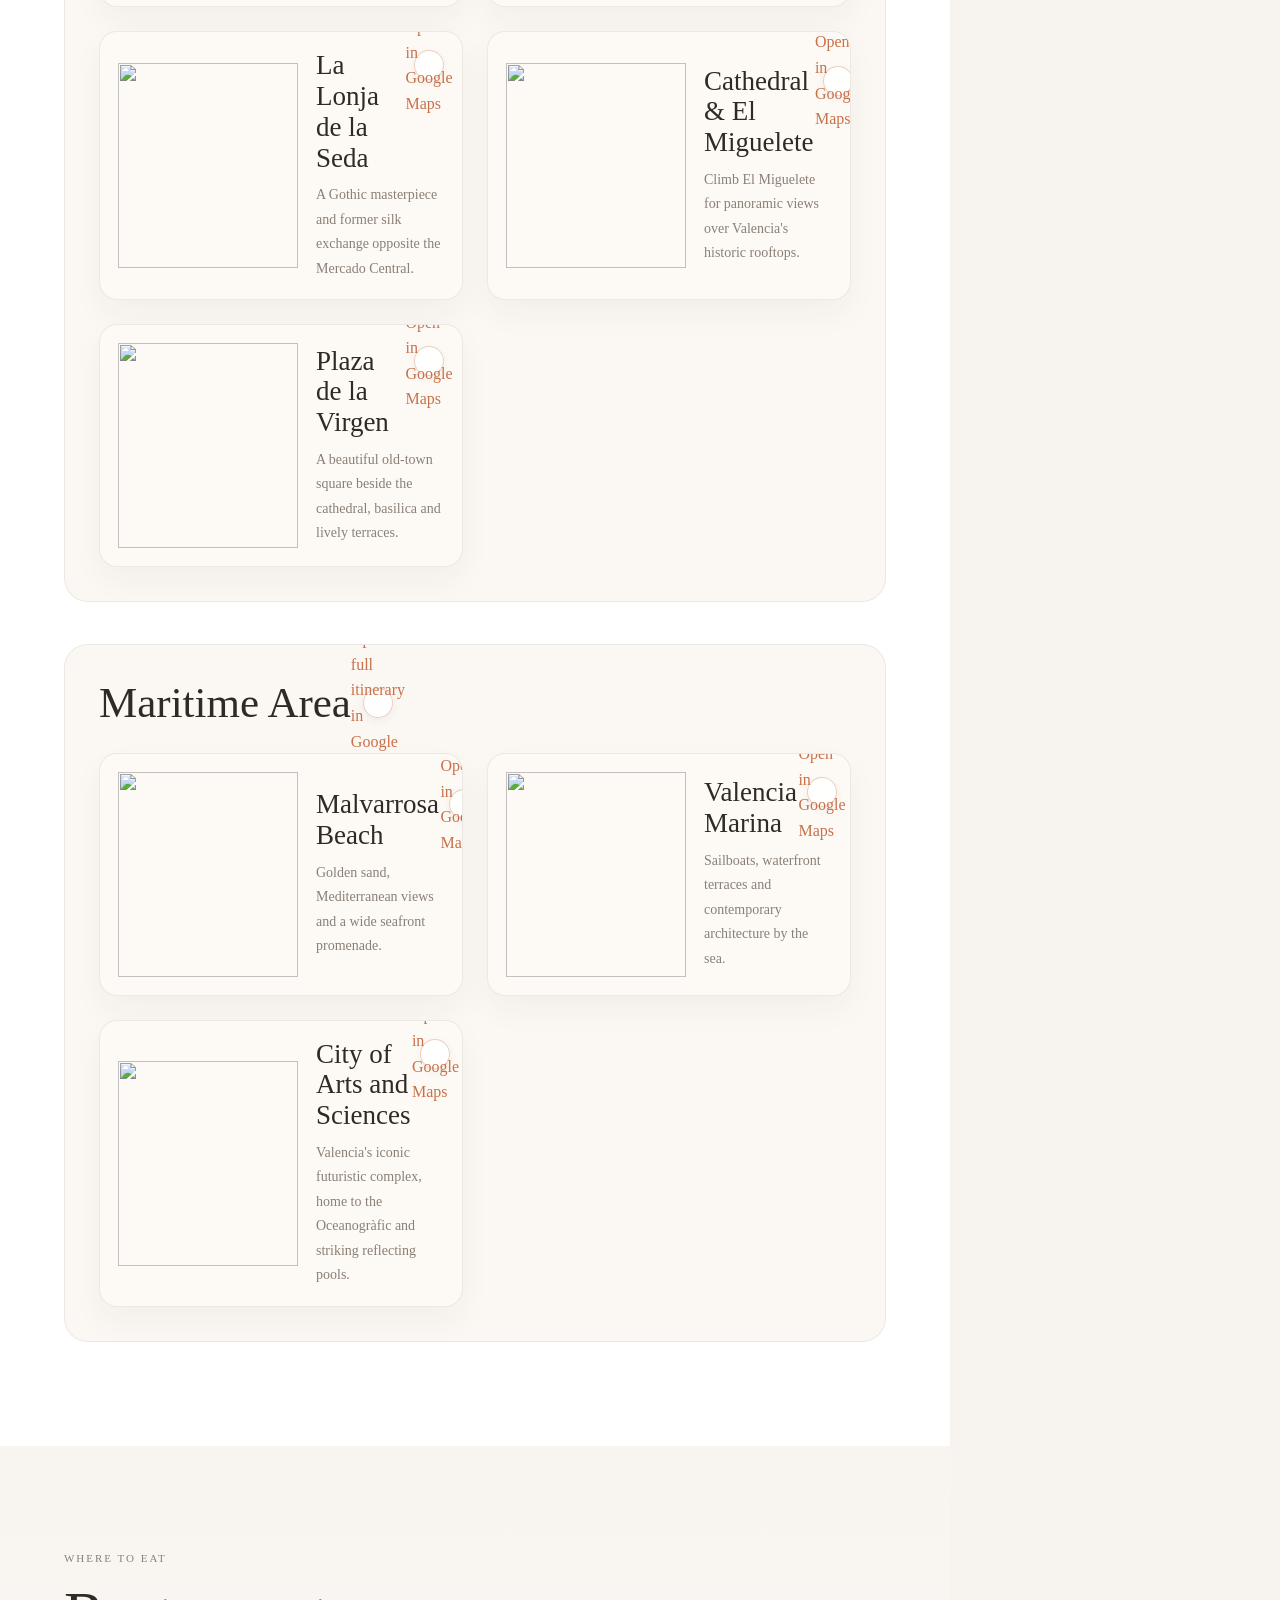
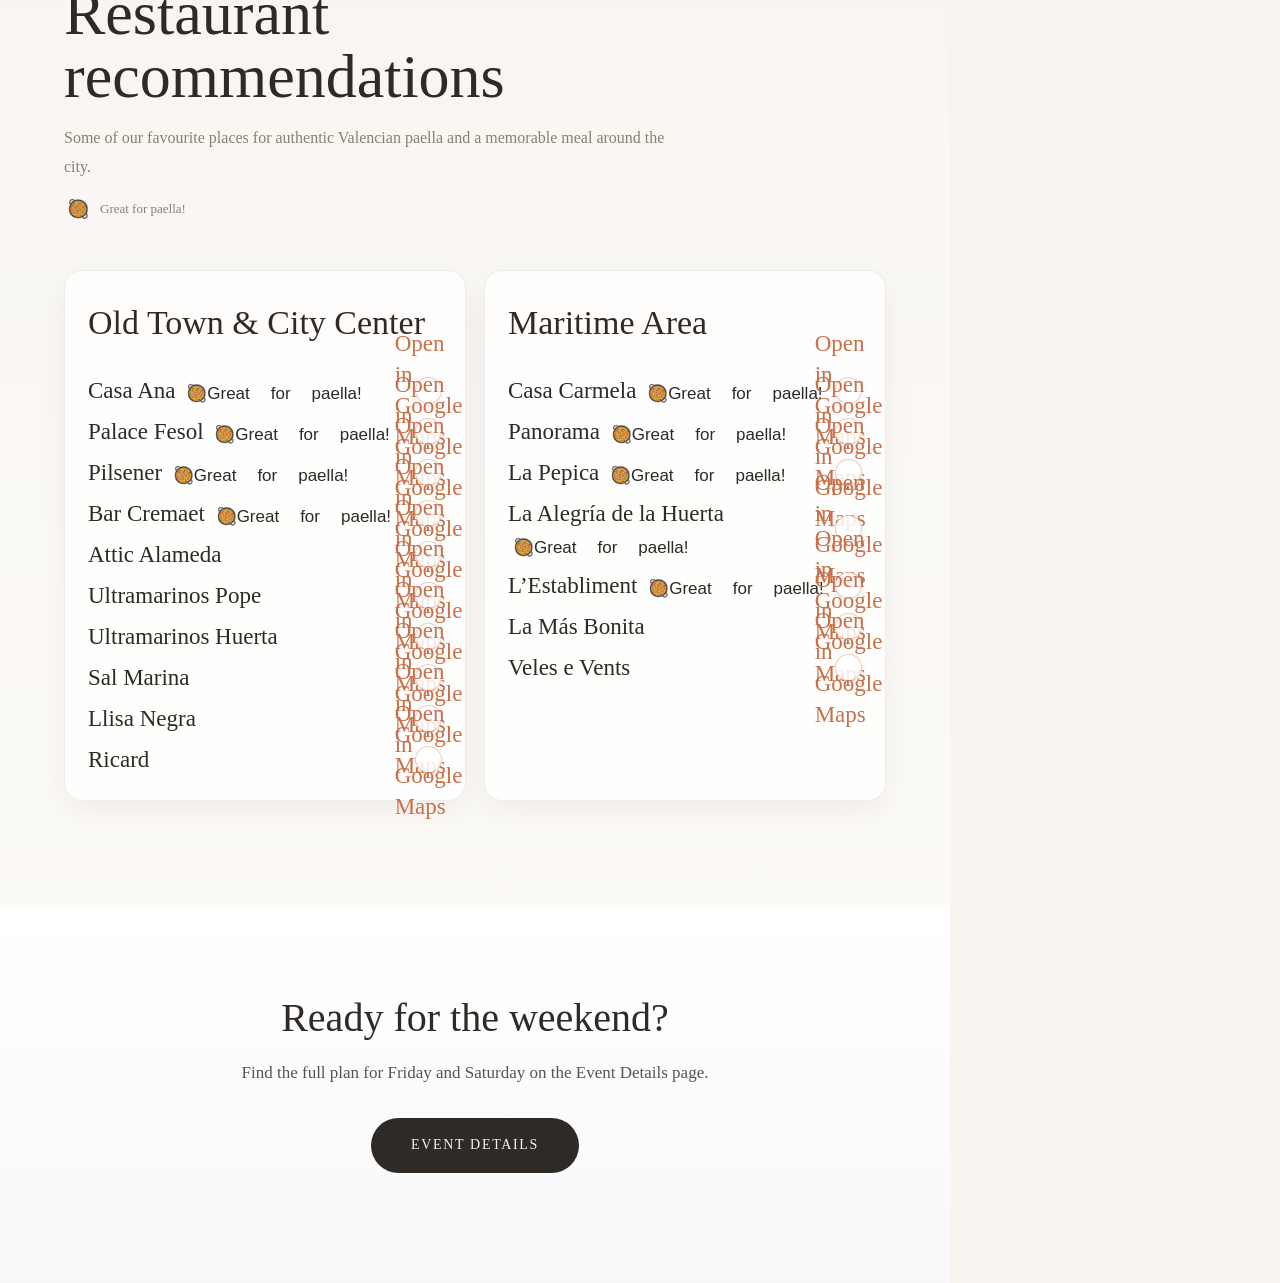
==== commit ec6704d9: "Move Parador marker further right" ====
--- a/public/about-valencia.html
+++ b/public/about-valencia.html
@@ -950,7 +950,7 @@
               <span class="av-callout-pin">5</span>
             </div>
 
-            <div class="av-callout" data-step="6" style="top: 78%; left: 72%;">
+            <div class="av-callout" data-step="6" style="top: 78%; left: 82%;">
               <span class="av-callout-pin">6</span>
             </div>
           </div>
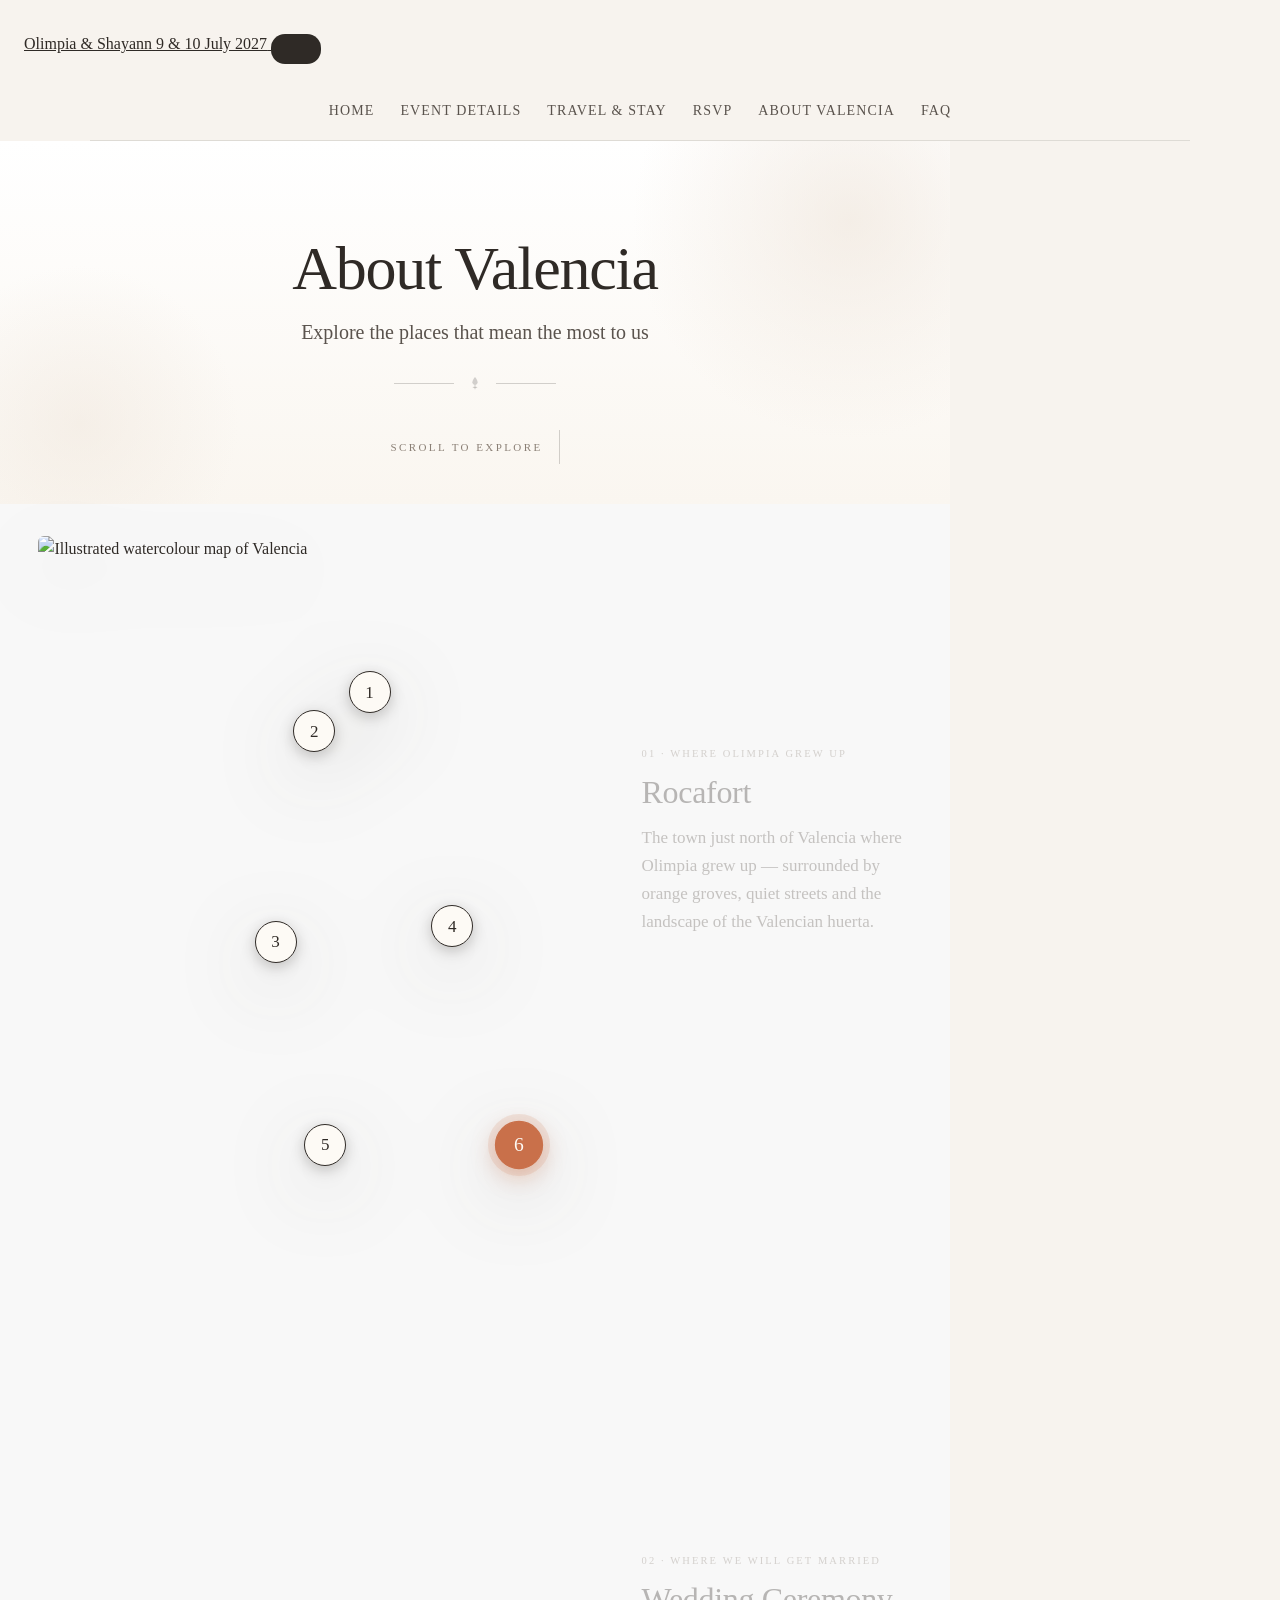
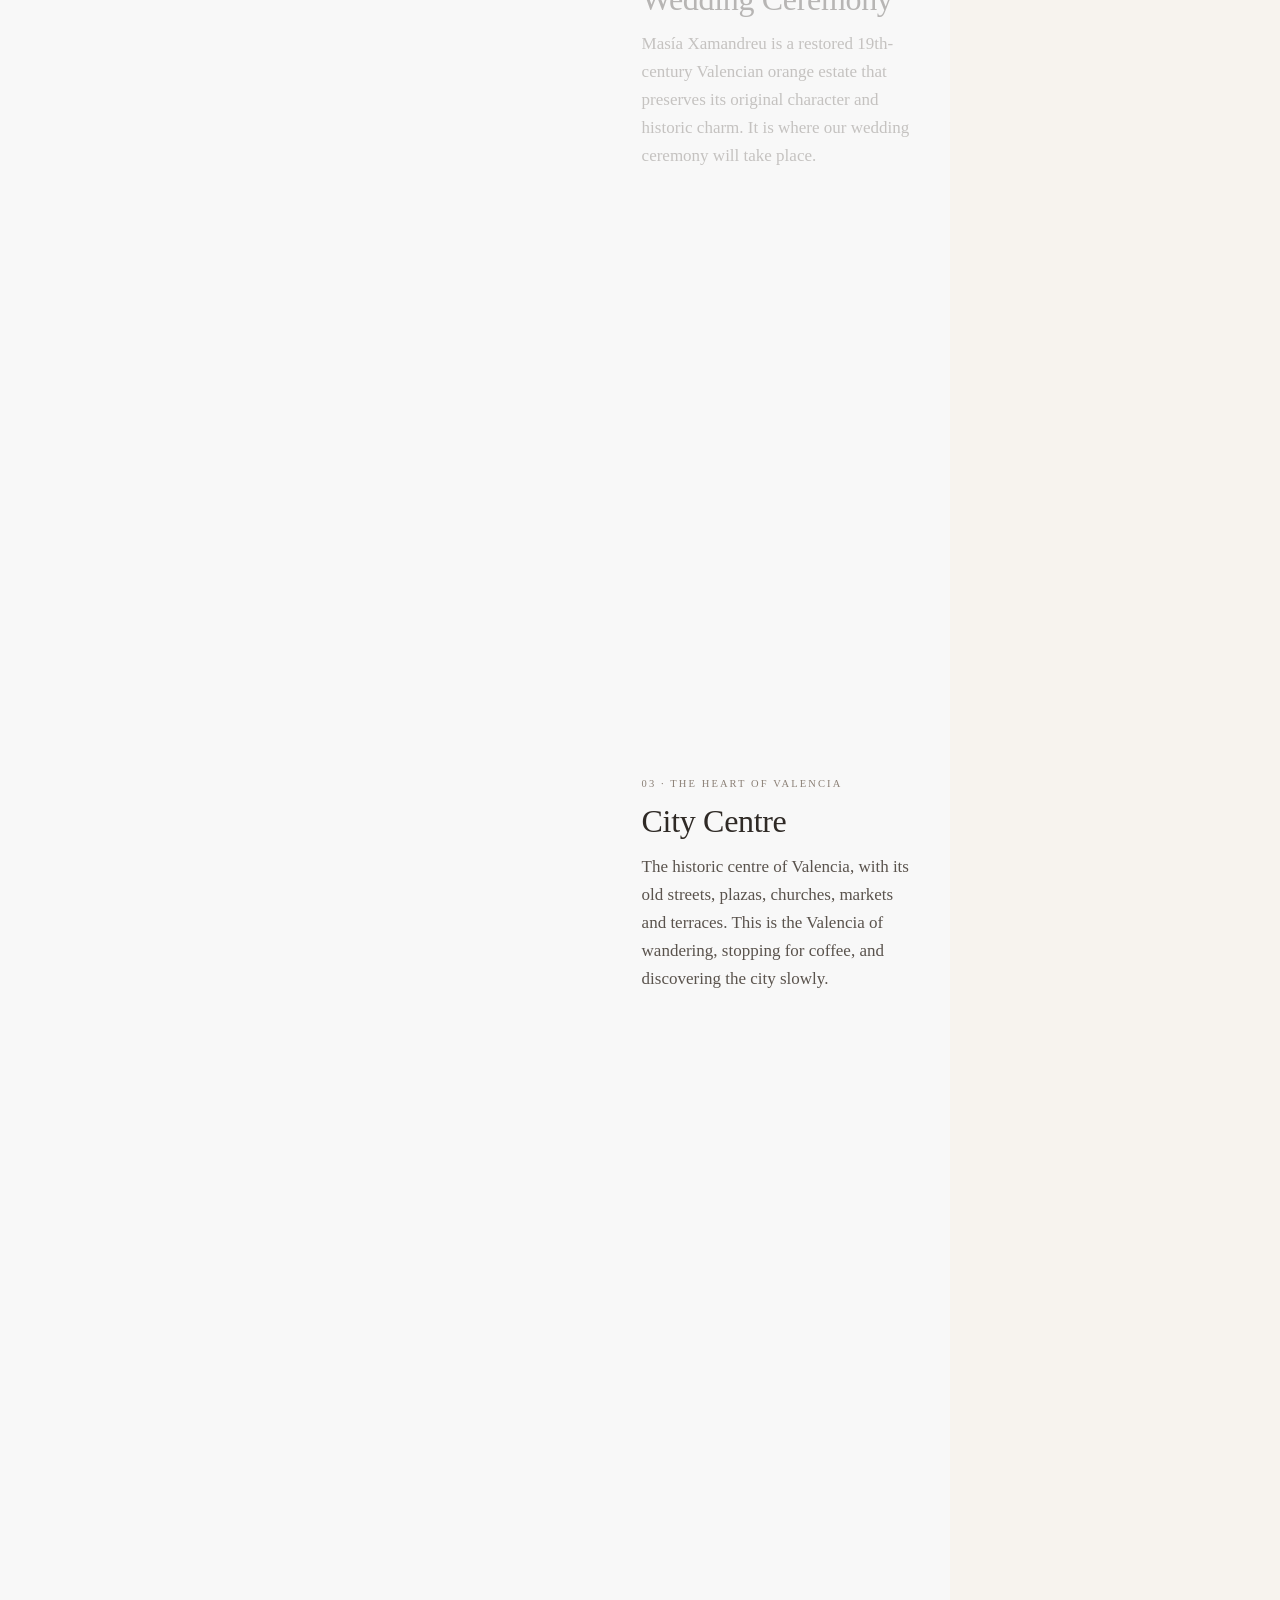
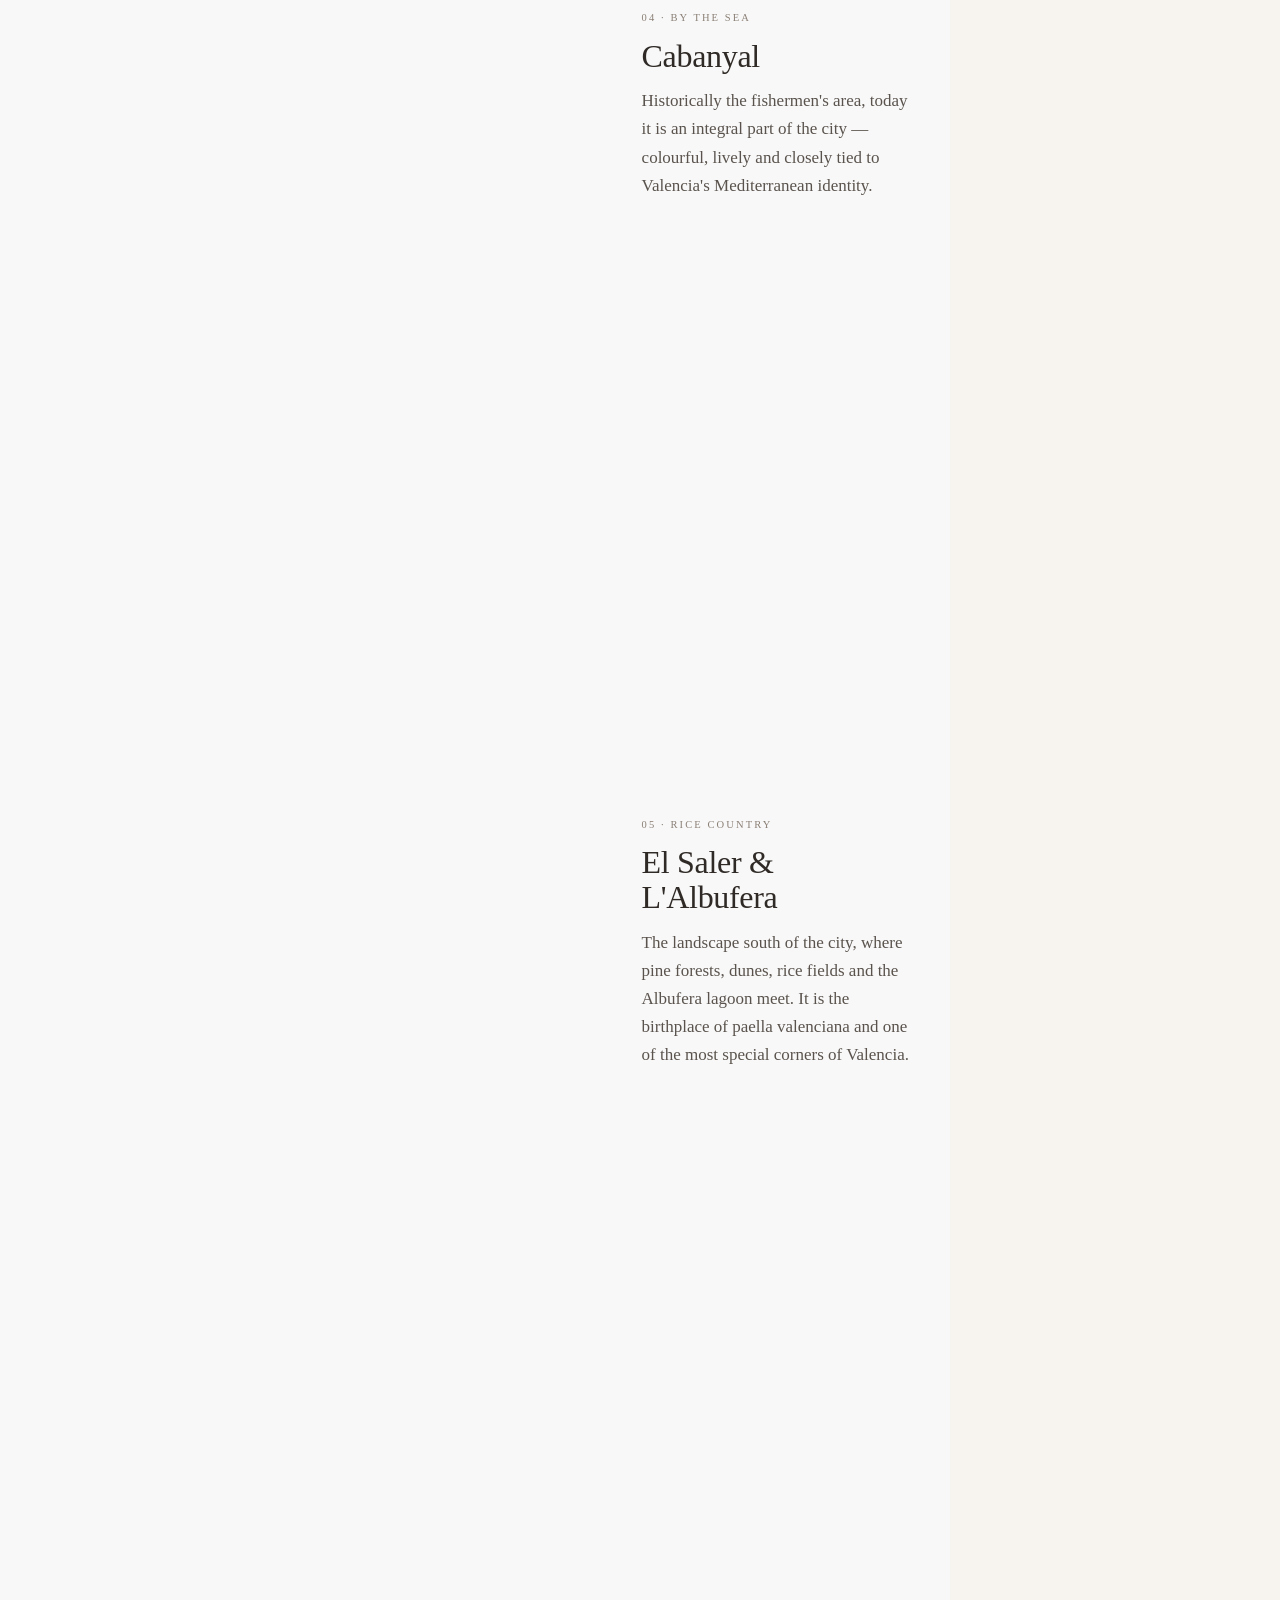
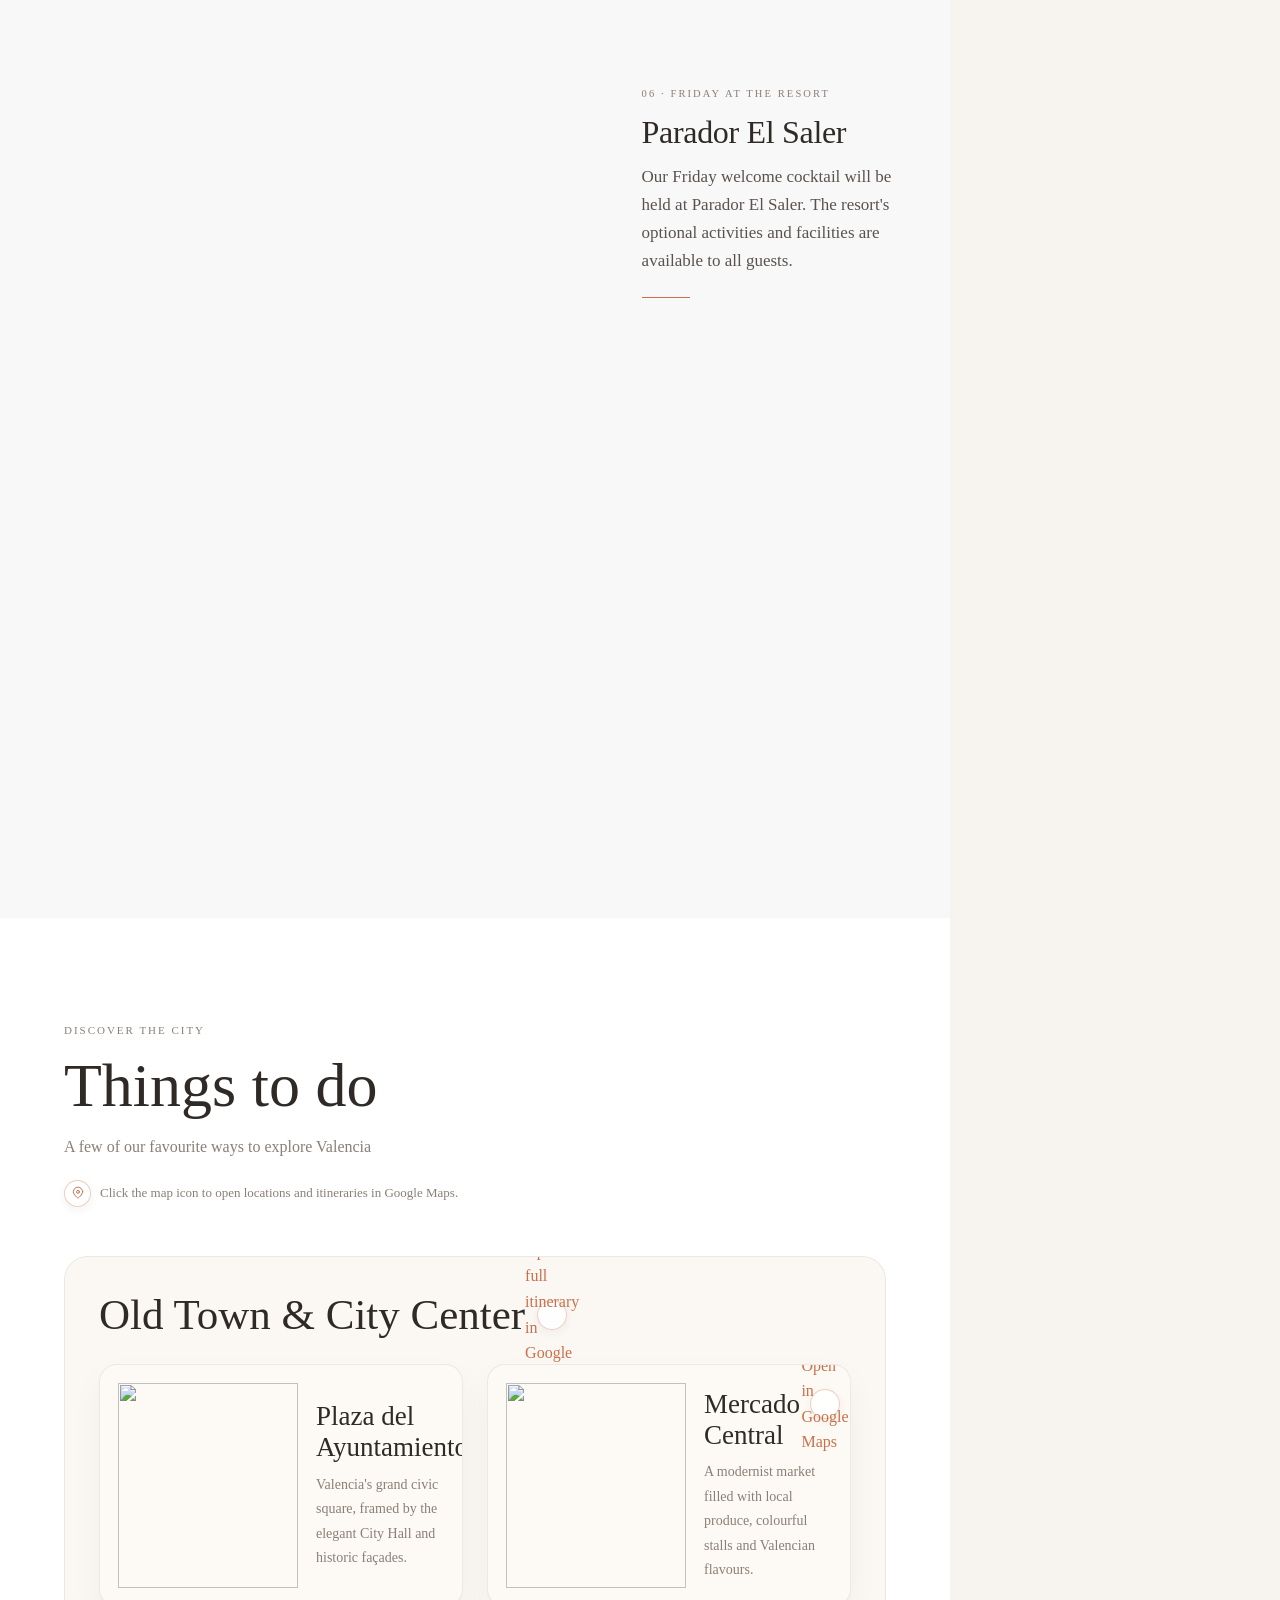
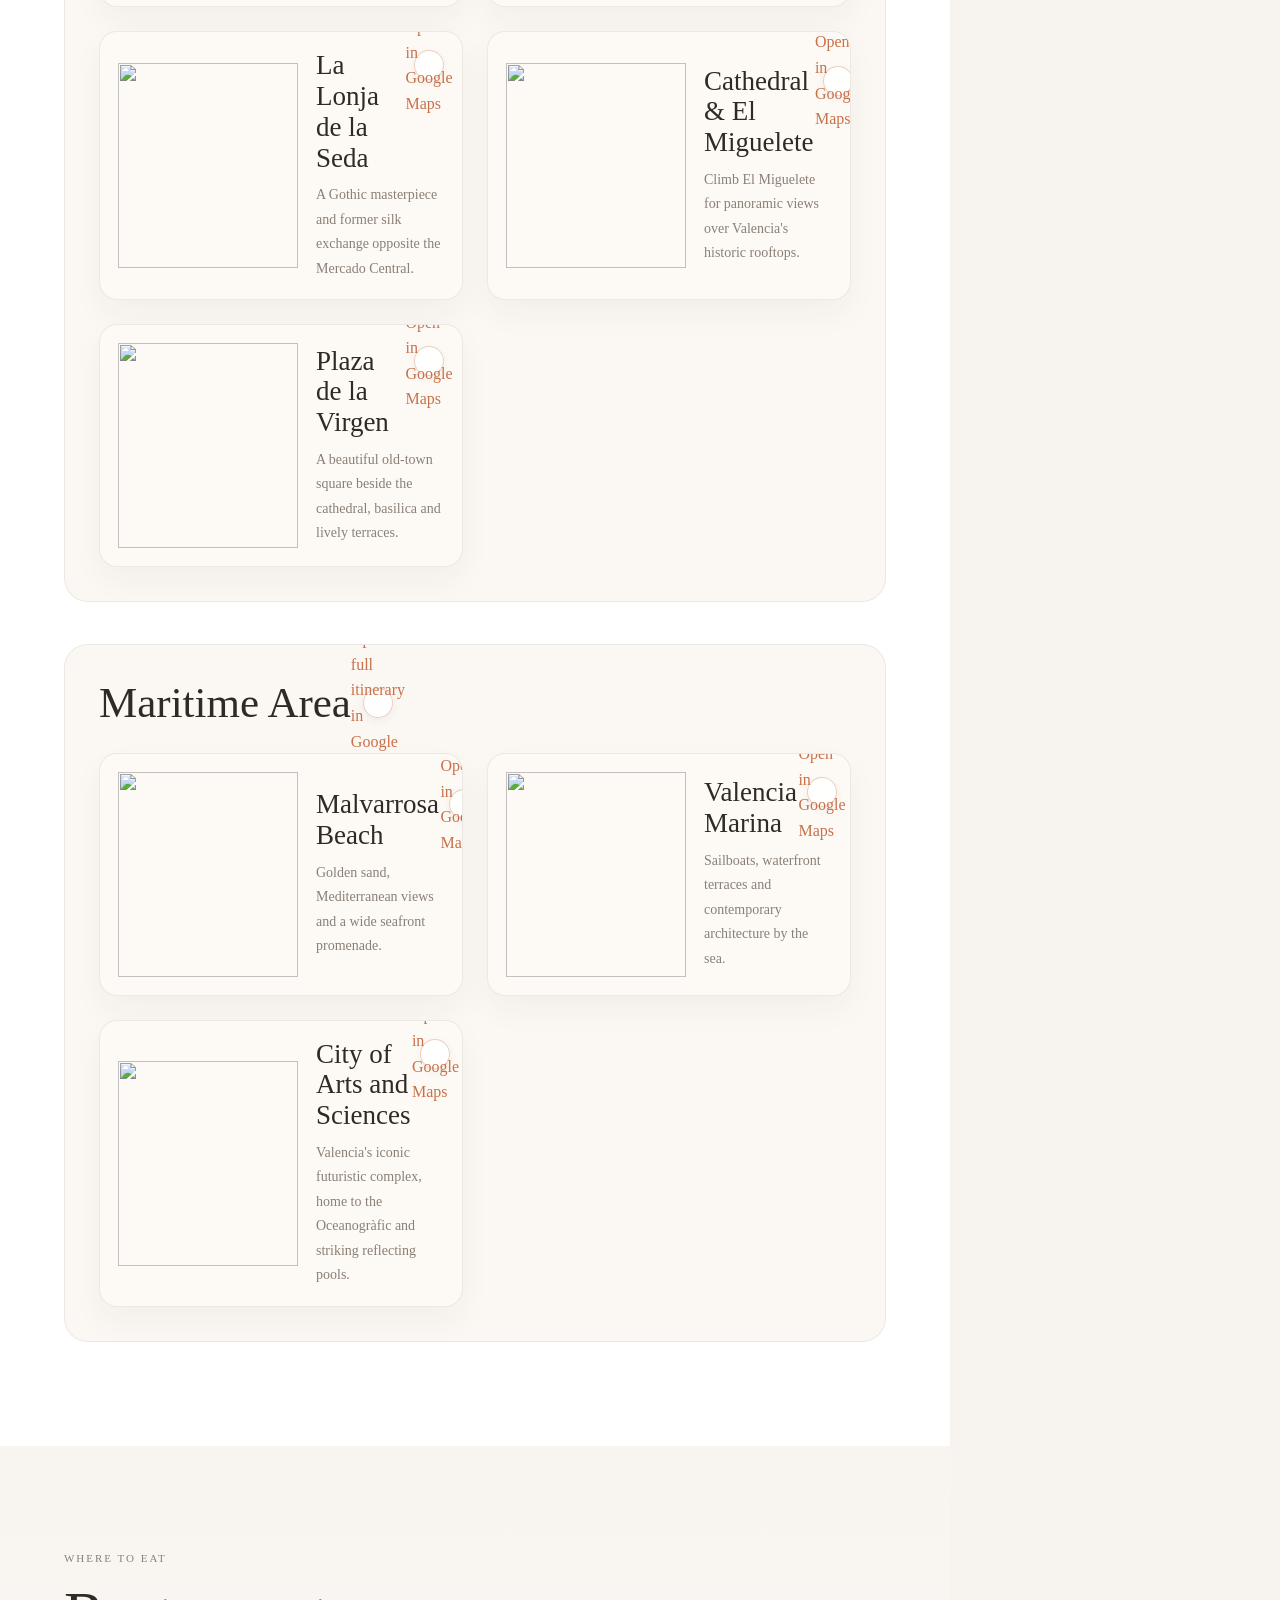
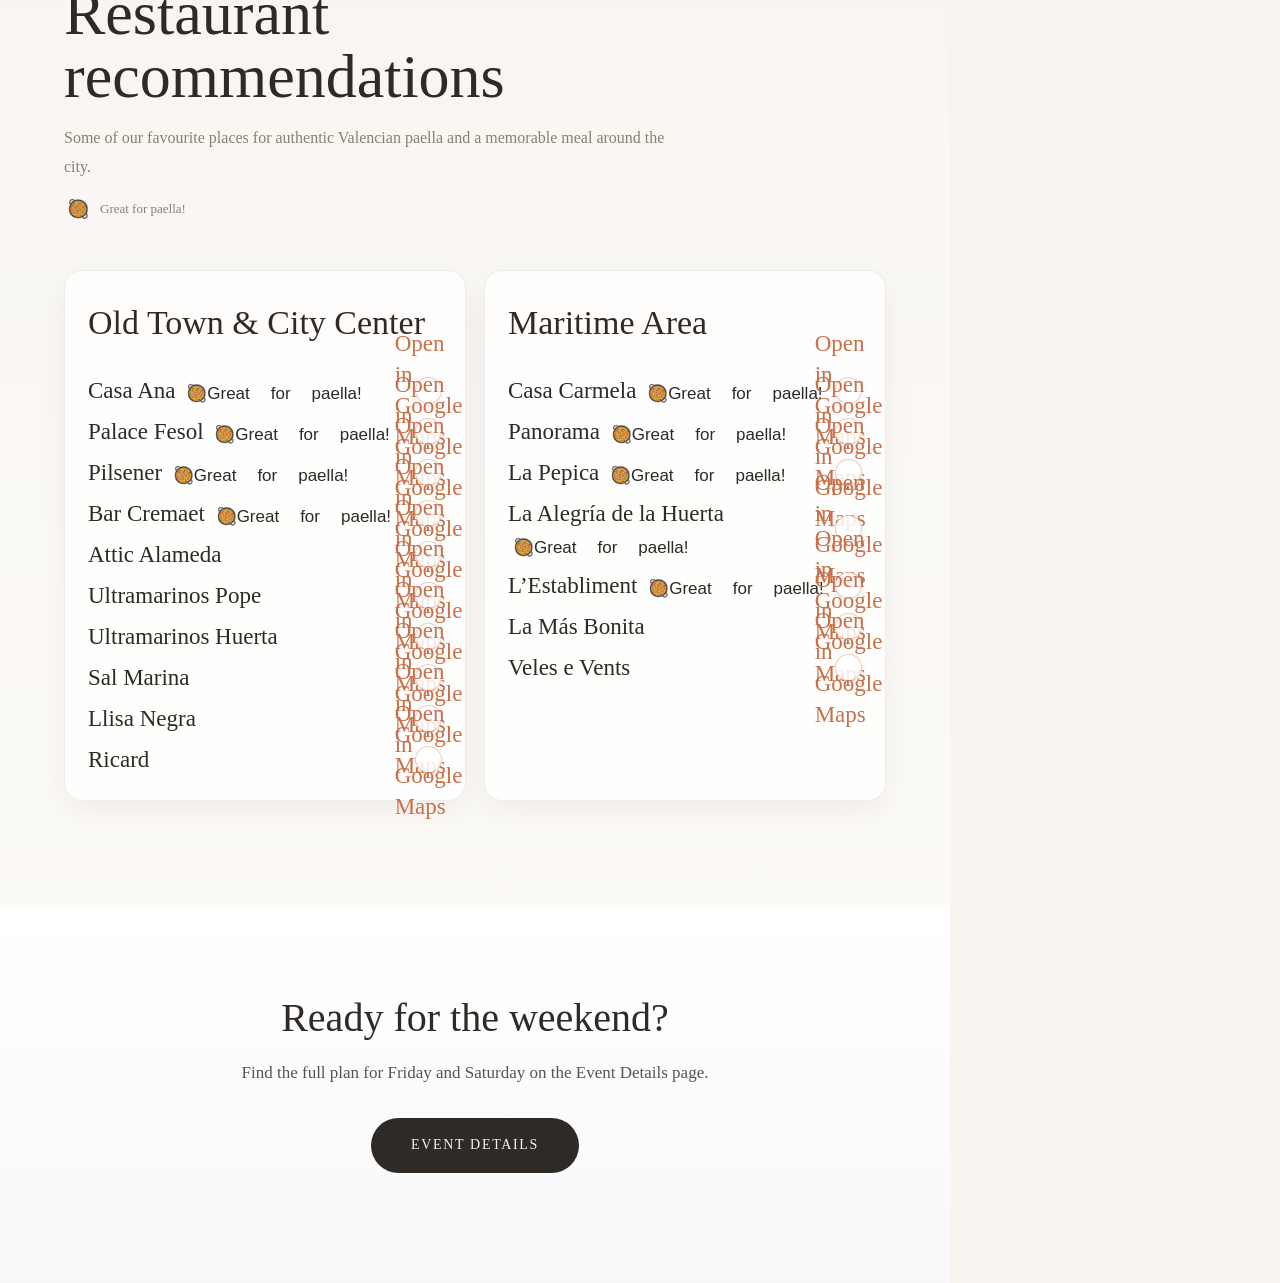
==== commit efbf93fb: "Move Parador marker five percent right" ====
--- a/public/about-valencia.html
+++ b/public/about-valencia.html
@@ -950,7 +950,7 @@
               <span class="av-callout-pin">5</span>
             </div>
 
-            <div class="av-callout" data-step="6" style="top: 78%; left: 82%;">
+            <div class="av-callout" data-step="6" style="top: 78%; left: 87%;">
               <span class="av-callout-pin">6</span>
             </div>
           </div>
